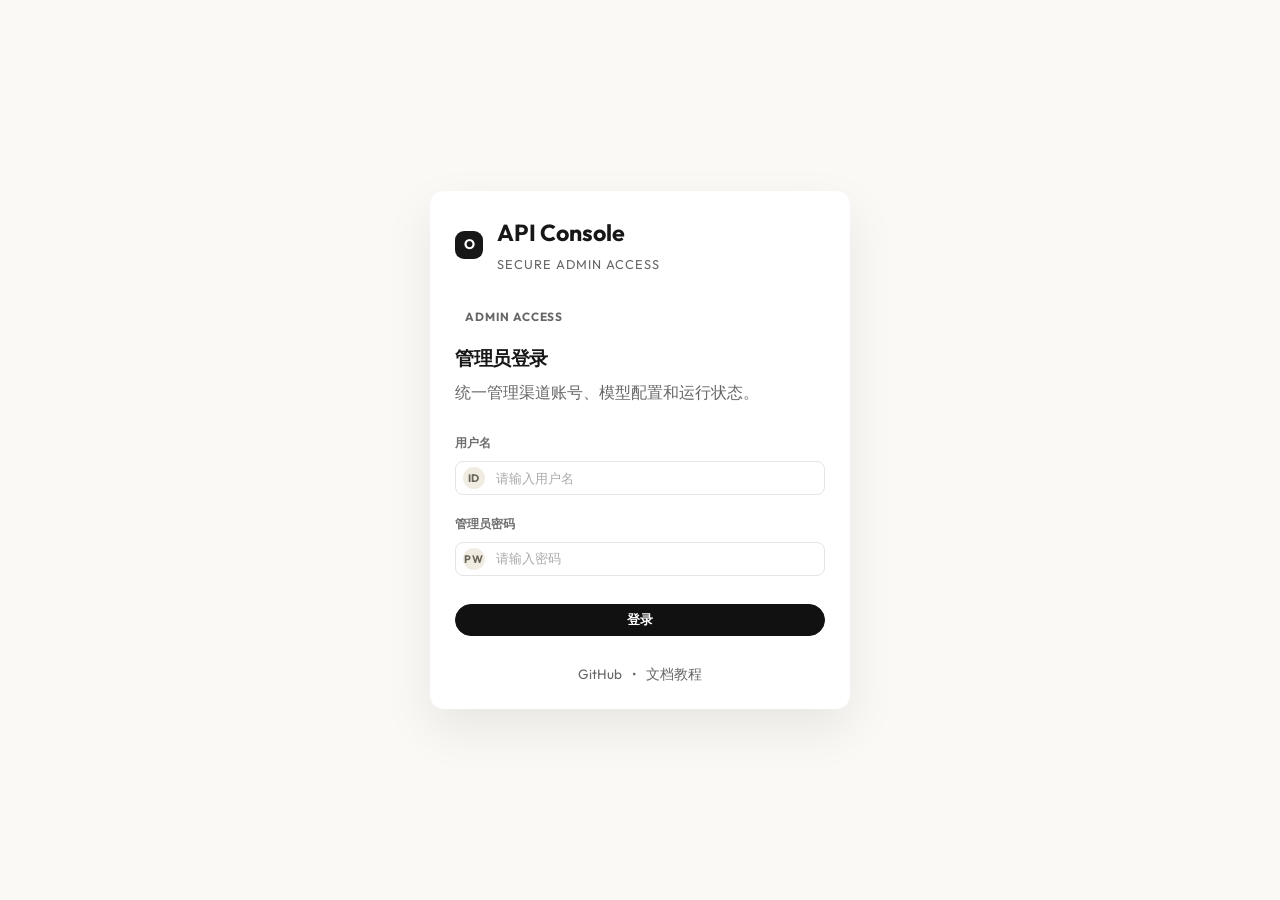
==== web/static/login.html @ f79132fe "Remove visible Orchids branding from login page and CSS Drop the Orchids badge styles and retitle th" ====
<!DOCTYPE html>
<html lang="zh-CN">
<head>
    <meta charset="UTF-8">
    <meta name="viewport" content="width=device-width, initial-scale=1.0">
    <title>管理登录 - CodeFreeMax</title>
    <!-- Use the refined main.css -->
    <link rel="stylesheet" href="css/main.css"> 
</head>
<body class="login-body">
    <!-- Ambient Background -->
    <div class="ambient-bg">
        <div class="blob blob-1"></div>
        <div class="blob blob-2"></div>
        <div class="grid-orbit"></div>
    </div>

    <div class="login-card">
        <div class="login-brand">
            <div class="logo">O</div>
            <div>
                <div class="title">API Console</div>
                <div class="login-brand-subtitle">Secure admin access</div>
            </div>
        </div>

        <div class="login-hero">
            <div class="login-kicker">Admin access</div>
            <h1>管理员登录</h1>
            <p>统一管理渠道账号、模型配置和运行状态。</p>
        </div>

        <form id="loginForm">
            <div class="form-group">
                <label class="form-label">用户名</label>
                <div class="input-wrapper">
                    <span class="input-icon">ID</span>
                    <input type="text" id="username" class="form-input" placeholder="请输入用户名" required autocomplete="username">
                </div>
            </div>

            <div class="form-group">
                <label class="form-label">管理员密码</label>
                <div class="input-wrapper">
                    <span class="input-icon">PW</span>
                    <input type="password" id="password" class="form-input" placeholder="请输入密码" required autocomplete="current-password">
                    <button type="button" class="btn-icon password-toggle" id="passwordToggle" aria-label="切换密码可见性">••</button>
                </div>
            </div>

            <button type="submit" class="btn btn-primary login-submit" id="loginBtn">
                <div class="loading-spinner" id="spinner" style="display: none; width: 18px; height: 18px; border: 2px solid rgba(255,255,255,0.3); border-top-color: white; border-radius: 50%; animation: spin 0.8s linear infinite;"></div>
                <span>登录</span>
            </button>
        </form>

        <div class="login-links">
            <a href="https://github.com/zhangdailin/Orchids-2api" target="_blank">GitHub</a>
            <span>•</span>
            <a href="#">文档教程</a>
        </div>
    </div>

    <!-- Toast Notification -->
    <div id="toast" class="toast">
        <span class="toast-mark">ER</span>
        <span id="toastMessage">登录失败，请检查账号密码</span>
    </div>

    <style>
        /* Inline quick spinner animation if not in main.css yet, though logic suggests main.css covers most things. 
           Adding specific spinner keyframes just in case */
        @keyframes spin { to { transform: rotate(360deg); } }
    </style>

    <script>
        const form = document.getElementById('loginForm');
        const loginBtn = document.getElementById('loginBtn');
        const spinner = document.getElementById('spinner');
        const passwordInput = document.getElementById('password');
        const passwordToggle = document.getElementById('passwordToggle');
        const toast = document.getElementById('toast');
        const toastMessage = document.getElementById('toastMessage');

        passwordToggle.addEventListener('click', () => {
            const type = passwordInput.getAttribute('type') === 'password' ? 'text' : 'password';
            passwordInput.setAttribute('type', type);
            passwordToggle.textContent = type === 'password' ? '••' : 'ON';
        });

        function showToast(msg) {
            toastMessage.textContent = msg;
            toast.classList.add('show');
            setTimeout(() => {
                toast.classList.remove('show');
            }, 3000);
        }

        form.addEventListener('submit', async (e) => {
            e.preventDefault();

            const username = document.getElementById('username').value;
            const password = passwordInput.value;

            // UI loading state
            loginBtn.disabled = true;
            spinner.style.display = 'block';
            loginBtn.querySelector('span').textContent = '正在登录...';

            try {
                const response = await fetch('/api/login', {
                    method: 'POST',
                    headers: { 'Content-Type': 'application/json' },
                    body: JSON.stringify({ username, password })
                });

                if (response.ok) {
                    window.location.href = './'; 
                } else {
                    const error = await response.text();
                    showToast(error || '登录失败，请重试');
                }
            } catch (err) {
                showToast('网络连接失败');
            } finally {
                loginBtn.disabled = false;
                spinner.style.display = 'none';
                loginBtn.querySelector('span').textContent = '登录';
            }
        });
    </script>
</body>
</html>
---- web/static/css/main.css ----
@import url("https://fonts.googleapis.com/css2?family=Outfit:wght@300;400;500;600;700&family=JetBrains+Mono:wght@400;500&display=swap");

/* =========================================
   1. Design System Tokens
   ========================================= */
:root {
  /* 主色调 - 从 Indigo 转为 Blue-Violet */
  --primary: #7c5cfc;
  --primary-hover: #6a4de8;
  --primary-light: rgba(124, 92, 252, 0.12);
  --primary-glow: rgba(124, 92, 252, 0.3);

  /* 强调色 - 更柔和的色调 */
  --accent-purple: #a78bfa;
  --accent-pink: #f472b6;
  --accent-cyan: #22d3ee;
  --accent-blue: #60a5fa;
  --accent-green: #34d399;
  --accent-orange: #fbbf24;
  --accent-red: #f87171;

  /* 背景色 - 更温暖的深色调 */
  --bg-body: #0c0e1a;
  --bg-surface: rgba(22, 27, 45, 0.85);
  --bg-surface-hover: rgba(35, 42, 65, 0.7);
  --bg-elevated: rgba(30, 36, 58, 0.9);
  --bg-sidebar: rgba(14, 17, 30, 0.95);

  /* 文字色 */
  --text-main: #eef0f6;
  --text-secondary: #8b92a8;
  --text-muted: #5a6178;

  /* 边框色 */
  --border-color: rgba(139, 146, 168, 0.1);
  --border-highlight: rgba(139, 146, 168, 0.2);

  /* 阴影 */
  --shadow-sm: 0 2px 8px rgba(0, 0, 0, 0.15);
  --shadow-md: 0 8px 24px rgba(0, 0, 0, 0.2);
  --shadow-lg: 0 16px 48px rgba(0, 0, 0, 0.3);
  --shadow-glow: 0 0 24px rgba(124, 92, 252, 0.12);

  /* 间距 */
  --space-xs: 4px;
  --space-sm: 8px;
  --space-md: 16px;
  --space-lg: 24px;
  --space-xl: 32px;
  --space-2xl: 48px;

  /* 圆角 */
  --radius-sm: 6px;
  --radius-md: 10px;
  --radius-lg: 14px;
  --radius-xl: 20px;

  /* 过渡 */
  --transition-fast: all 0.15s ease;
  --transition: all 0.2s cubic-bezier(0.4, 0, 0.2, 1);
  --transition-slow: all 0.3s cubic-bezier(0.4, 0, 0.2, 1);
}

/* =========================================
   2. Reset & Base Styles
   ========================================= */
* {
  margin: 0;
  padding: 0;
  box-sizing: border-box;
}

body {
  font-family: 'Outfit', -apple-system, BlinkMacSystemFont, "Segoe UI", Roboto, sans-serif;
  background-color: var(--bg-body);
  background-image: radial-gradient(ellipse at 50% 0%, rgba(124, 92, 252, 0.06) 0%, transparent 60%);
  color: var(--text-main);
  min-height: 100vh;
  display: flex;
  overflow-x: hidden;
  line-height: 1.6;
}

/* Scrollbar Polish */
::-webkit-scrollbar {
  width: 8px;
  height: 8px;
}

::-webkit-scrollbar-track {
  background: transparent;
}

::-webkit-scrollbar-thumb {
  background: rgba(139, 146, 168, 0.2);
  border-radius: 4px;
}

::-webkit-scrollbar-thumb:hover {
  background: rgba(139, 146, 168, 0.4);
}

a {
  text-decoration: none;
  color: inherit;
}

:focus-visible {
  outline: 2px solid rgba(17, 17, 17, 0.42);
  outline-offset: 3px;
}

button,
input,
select,
textarea,
a {
  -webkit-tap-highlight-color: transparent;
}

h1,
h2,
h3,
h4,
h5,
h6 {
  color: var(--text-main);
  font-weight: 600;
  letter-spacing: -0.02em;
}

/* =========================================
   3. Sidebar
   ========================================= */
.sidebar {
  width: 260px;
  background: var(--bg-sidebar);
  border-right: 1px solid var(--border-color);
  display: flex;
  flex-direction: column;
  height: 100vh;
  position: fixed;
  z-index: 50;
  transition: transform 0.3s ease;
}

.mobile-topbar,
.sidebar-overlay {
  display: none;
}

.mobile-topbar {
  position: sticky;
  top: 0;
  z-index: 70;
  align-items: center;
  gap: 12px;
  padding: 12px 16px;
  background: rgba(10, 13, 19, 0.92);
  backdrop-filter: blur(16px);
  border-bottom: 1px solid rgba(255, 255, 255, 0.06);
}

.mobile-topbar-brand {
  display: flex;
  align-items: center;
  gap: 10px;
  min-width: 0;
}

.mobile-topbar-brand .title {
  font-size: 1rem;
  font-weight: 600;
  color: var(--text-main);
}

.mobile-topbar-brand .sidebar-subtitle {
  font-size: 0.7rem;
  letter-spacing: 0.08em;
}

.mobile-menu-btn {
  width: 44px;
  height: 44px;
  border-radius: 14px;
  border: 1px solid rgba(255, 255, 255, 0.08);
  background: rgba(255, 255, 255, 0.04);
  display: inline-flex;
  flex-direction: column;
  align-items: center;
  justify-content: center;
  gap: 4px;
  cursor: pointer;
}

.mobile-menu-btn span {
  width: 18px;
  height: 2px;
  border-radius: 999px;
  background: var(--text-main);
}

.mobile-menu-btn[aria-expanded="true"] {
  border-color: rgba(17, 17, 17, 0.22);
  background: rgba(17, 17, 17, 0.08);
}

.sidebar-overlay {
  position: fixed;
  inset: 0;
  z-index: 45;
  background: rgba(3, 5, 10, 0.58);
  opacity: 0;
  pointer-events: none;
  transition: opacity 0.2s ease;
}

.sidebar-overlay.active {
  opacity: 1;
  pointer-events: auto;
}

.sidebar-header {
  padding: 24px 20px;
  display: flex;
  align-items: center;
  gap: 12px;
}

.logo {
  width: 36px;
  height: 36px;
  background: linear-gradient(135deg, var(--primary), var(--accent-purple));
  border-radius: 10px;
  display: flex;
  align-items: center;
  justify-content: center;
  font-weight: 700;
  font-size: 1.2rem;
  color: white;
  box-shadow: 0 4px 12px rgba(124, 92, 252, 0.3);
}

.sidebar-header .title {
  font-size: 1.15rem;
  font-weight: 600;
  background: linear-gradient(to right, #eef0f6, var(--accent-purple));
  -webkit-background-clip: text;
  -webkit-text-fill-color: transparent;
}

.sidebar-menu {
  flex: 1;
  list-style: none;
  padding: 0 12px;
  margin-top: 10px;
}

.sidebar-item {
  margin-bottom: 6px;
}

.sidebar-link {
  display: flex;
  align-items: center;
  gap: 12px;
  padding: 12px 16px;
  color: var(--text-secondary);
  border-radius: var(--radius-sm);
  font-size: 0.95rem;
  font-weight: 500;
  transition: var(--transition);
  position: relative;
  overflow: hidden;
}

.sidebar-link:hover {
  color: var(--text-main);
  background: rgba(255, 255, 255, 0.03);
}

.sidebar-link.active {
  background: var(--primary-light);
  color: var(--primary);
  font-weight: 600;
}

.sidebar-link.active::before {
  content: "";
  position: absolute;
  left: 0;
  top: 0;
  bottom: 0;
  width: 3px;
  background: var(--primary);
  border-radius: 0 2px 2px 0;
}

.sidebar-footer {
  padding: 24px 20px;
  border-top: 1px solid var(--border-highlight);
  background: rgba(0, 0, 0, 0.15);
}

.sidebar-footer-stats {
  background: rgba(0, 0, 0, 0.25);
  border: 1px solid var(--border-highlight);
  border-radius: var(--radius-md);
  padding: 14px;
  margin-bottom: 16px;
}

.footer-stat-item {
  display: flex;
  justify-content: space-between;
  font-size: 0.85rem;
  margin-bottom: 8px;
}

.footer-stat-item:last-child {
  margin-bottom: 0;
}

.footer-stat-label {
  color: var(--text-muted);
}

.footer-stat-value {
  font-weight: 600;
  color: var(--text-main);
}

.footer-stat-value.normal {
  color: var(--accent-green);
}

.footer-stat-value.abnormal {
  color: var(--accent-red);
}

/* =========================================
   4. Main Content Area
   ========================================= */
.main-content {
  flex: 1;
  margin-left: 260px;
  /* matches sidebar width */
  padding: var(--space-xl) var(--space-2xl);
  animation: fadeUp 0.5s ease-out;
}

@keyframes fadeUp {
  from {
    opacity: 0;
    transform: translateY(10px);
  }

  to {
    opacity: 1;
    transform: translateY(0);
  }
}

.header-section {
  margin-bottom: var(--space-2xl);
  display: flex;
  align-items: center;
  justify-content: space-between;
}

.header-section h1 {
  font-size: 2rem;
  margin-bottom: 8px;
}

.header-section p {
  color: var(--text-secondary);
  font-size: 1rem;
}

/* =========================================
   5. Components: Cards & Stats
   ========================================= */
.stats-grid {
  display: grid;
  grid-template-columns: repeat(auto-fit, minmax(240px, 1fr));
  gap: 24px;
  margin-bottom: var(--space-2xl);
}

.stat-card {
  background: var(--bg-surface);
  border: 1px solid var(--border-color);
  border-radius: var(--radius-lg);
  padding: 24px;
  display: flex;
  justify-content: space-between;
  align-items: flex-start;
  transition: var(--transition);
  position: relative;
  overflow: hidden;
}

.stat-card:hover {
  transform: translateY(-4px);
  border-color: var(--border-highlight);
  box-shadow: var(--shadow-md), var(--shadow-glow);
}

.stat-info .label {
  font-size: 0.875rem;
  color: var(--text-secondary);
  font-weight: 500;
  margin-bottom: 8px;
  display: block;
}

.stat-info .value {
  font-size: 2rem;
  font-weight: 700;
  color: var(--text-main);
  line-height: 1.2;
}

.stat-icon {
  width: 48px;
  height: 48px;
  border-radius: var(--radius-lg);
  display: flex;
  align-items: center;
  justify-content: center;
  font-size: 1.5rem;
  transition: var(--transition);
}

.stat-icon.total {
  background: rgba(96, 165, 250, 0.12);
  color: var(--accent-blue);
}

.stat-icon.normal {
  background: rgba(52, 211, 153, 0.12);
  color: var(--accent-green);
}

.stat-icon.abnormal {
  background: rgba(248, 113, 113, 0.12);
  color: var(--accent-red);
}

.stat-icon.selected {
  background: rgba(167, 139, 250, 0.12);
  color: var(--accent-purple);
}

/* =========================================
   6. Components: Tables & Lists
   ========================================= */
.content-card {
  background: var(--bg-surface);
  border: 1px solid var(--border-color);
  border-radius: var(--radius-lg);
  overflow: hidden;
  /* For rounded corners on table */
  box-shadow: var(--shadow-sm);
}

.toolbar {
  padding: 20px;
  display: flex;
  justify-content: space-between;
  align-items: center;
  border-bottom: 1px solid var(--border-color);
  background: var(--bg-elevated);
  flex-wrap: wrap;
  gap: 16px;
}

/* Tabs inside Toolbar */
.filter-tabs {
  display: flex;
  background: rgba(0, 0, 0, 0.25);
  padding: 4px;
  border-radius: var(--radius-sm);
  border: 1px solid var(--border-highlight);
}

.tab-item {
  padding: 8px 16px;
  border-radius: 6px;
  font-size: 0.875rem;
  font-weight: 500;
  cursor: pointer;
  color: var(--text-secondary);
  border: none;
  background: transparent;
  transition: var(--transition);
}

.tab-item:hover {
  color: var(--text-main);
}

.tab-item.active {
  background: var(--primary-light);
  color: var(--primary);
  box-shadow: 0 1px 3px rgba(0, 0, 0, 0.3);
}

/* Table Styles */
.table-wrap {
  width: 100%;
  overflow-x: auto;
}

table {
  width: 100%;
  border-collapse: separate;
  border-spacing: 0;
  min-width: 1000px;
}

/* 账号管理表格自适应 */
.accounts-table {
  table-layout: fixed;
  min-width: 0;
}

.accounts-table th,
.accounts-table td {
  word-break: break-word;
}

.accounts-table .col-token .token-text {
  display: inline-block;
  max-width: 100%;
  overflow: hidden;
  text-overflow: ellipsis;
  white-space: nowrap;
}

th {
  background: var(--bg-elevated);
  color: var(--text-secondary);
  font-weight: 600;
  font-size: 0.85rem;
  padding: 16px 24px;
  text-align: left;
  border-bottom: 1px solid var(--border-color);
}

td {
  padding: 16px 24px;
  border-bottom: 1px solid var(--border-color);
  color: var(--text-main);
  font-size: 0.95rem;
  vertical-align: middle;
  transition: background 0.1s;
}

tr:last-child td {
  border-bottom: none;
}

tr:hover td {
  background: rgba(139, 146, 168, 0.05);
}

/* Tokens / Monospaced text */
.token-text {
  font-family: 'JetBrains Mono', 'Menlo', monospace;
  font-size: 0.85rem;
  color: var(--text-secondary);
  background: rgba(0, 0, 0, 0.25);
  padding: 4px 8px;
  border-radius: 4px;
  border: 1px solid var(--border-highlight);
}

/* Status Badges & Tags */
.tag {
  display: inline-flex;
  align-items: center;
  padding: 4px 8px;
  border-radius: 6px;
  font-size: 0.75rem;
  font-weight: 600;
  line-height: 1;
}

.tag-free {
  background: rgba(52, 211, 153, 0.1);
  color: var(--accent-green);
  border: 1px solid rgba(52, 211, 153, 0.2);
}

.platform-badge {
  padding: 4px 10px;
  border-radius: 20px;
  font-size: 0.75rem;
  font-weight: 600;
}

.badge-kiro {
  background: rgba(34, 211, 238, 0.12);
  color: var(--accent-cyan);
}

.badge-antigravity {
  background: rgba(251, 191, 36, 0.12);
  color: var(--accent-orange);
}

/* Progress Bars */
.usage-progress-container {
  width: 120px;
  height: 6px;
  background: rgba(139, 146, 168, 0.08);
  border-radius: 3px;
  overflow: hidden;
}

.usage-progress-bar {
  height: 100%;
  border-radius: 3px;
}

.usage-progress-bar.green {
  background: var(--accent-green);
  box-shadow: 0 0 10px rgba(52, 211, 153, 0.3);
}

.usage-progress-bar.orange {
  background: var(--accent-orange);
  box-shadow: 0 0 10px rgba(251, 191, 36, 0.3);
}

.usage-progress-bar.red {
  background: var(--accent-red);
  box-shadow: 0 0 10px rgba(248, 113, 113, 0.3);
}

/* =========================================
   7. Buttons & Inputs
   ========================================= */


/* Inputs */
.form-group {
  margin-bottom: 20px;
}

.form-row {
  display: grid;
  grid-template-columns: repeat(2, minmax(0, 1fr));
  gap: 16px;
}

.form-label {
  display: block;
  margin-bottom: 8px;
  color: var(--text-secondary);
  font-size: 0.9rem;
  font-weight: 500;
}

.input-wrapper {
  position: relative;
}

.input-icon {
  position: absolute;
  left: 16px;
  top: 50%;
  transform: translateY(-50%);
  color: var(--text-secondary);
  pointer-events: none;
}

.form-input {
  width: 100%;
  padding: 12px 16px;
  font-size: 0.95rem;
  background: rgba(12, 14, 26, 0.5);
  border: 1px solid var(--border-color);
  border-radius: var(--radius-md);
  color: var(--text-main);
  transition: var(--transition);
  outline: none;
}

.form-input::placeholder {
  color: var(--text-muted);
}

/* Form input inside wrapper with icon */
.input-wrapper .form-input {
  padding-left: 44px;
  /* Icon spacing */
}

.form-input:focus {
  background: rgba(12, 14, 26, 0.8);
  border-color: var(--primary);
  box-shadow: 0 0 0 3px var(--primary-light);
}

.account-token-input {
  white-space: pre;
  overflow-x: auto;
  overflow-y: auto;
  overflow-wrap: normal;
  word-break: normal;
  resize: vertical;
  font-family: 'JetBrains Mono', 'Menlo', monospace;
  line-height: 1.5;
}

.account-import-status {
  margin-top: 12px;
  padding: 12px 14px;
  border-radius: var(--radius-md);
  border: 1px solid var(--border-highlight);
  background: rgba(12, 14, 26, 0.65);
  color: var(--text-secondary);
  font-size: 0.9rem;
  line-height: 1.6;
}

.account-import-status.is-active {
  border-color: rgba(56, 189, 248, 0.28);
  background: rgba(56, 189, 248, 0.08);
}

.account-import-status.is-error {
  border-color: rgba(248, 113, 113, 0.28);
  background: rgba(248, 113, 113, 0.08);
}

.account-import-status strong {
  color: var(--text-main);
}

.account-import-status code {
  font-family: 'JetBrains Mono', 'Menlo', monospace;
  font-size: 0.85rem;
  color: var(--text-main);
}

/* Toggle Switch */
.toggle {
  display: inline-flex;
  align-items: center;
  cursor: pointer;
}

.toggle input {
  display: none;
}

.toggle-slider {
  position: relative;
  width: 44px;
  height: 24px;
  background-color: var(--bg-surface-hover);
  border-radius: 99px;
  transition: .3s;
  border: 1px solid var(--border-color);
}

.toggle-slider:before {
  content: "";
  position: absolute;
  height: 18px;
  width: 18px;
  left: 3px;
  bottom: 2px;
  background-color: white;
  border-radius: 50%;
  transition: .3s cubic-bezier(0.4, 0.0, 0.2, 1);
  box-shadow: 0 2px 4px rgba(0, 0, 0, 0.2);
}

.toggle input:checked+.toggle-slider {
  background-color: var(--primary);
  border-color: var(--primary);
}

.toggle input:checked+.toggle-slider:before {
  transform: translateX(19px);
}

/* =========================================
   7.5 Button Polish
   ========================================= */
.btn {
  display: inline-flex;
  align-items: center;
  justify-content: center;
  gap: 8px;
  padding: 10px 24px;
  border-radius: var(--radius-md);
  font-size: 0.95rem;
  font-weight: 600;
  cursor: pointer;
  border: 1px solid transparent;
  transition: var(--transition);
  position: relative;
  overflow: hidden;
  letter-spacing: 0.01em;
}

.btn:active {
  transform: translateY(1px);
}

.btn-primary {
  background: linear-gradient(135deg, var(--primary), var(--primary-hover));
  color: white;
  box-shadow: 0 4px 12px rgba(124, 92, 252, 0.3), inset 0 1px 0 rgba(255, 255, 255, 0.1);
}

.btn-primary:hover:not(:disabled) {
  background: linear-gradient(135deg, var(--primary-hover), #5b3dd4);
  box-shadow: 0 6px 16px rgba(124, 92, 252, 0.4), inset 0 1px 0 rgba(255, 255, 255, 0.1);
  transform: translateY(-1px);
}

.btn-outline {
  background: rgba(255, 255, 255, 0.05);
  border-color: var(--border-highlight);
  color: var(--text-main);
}

.btn-outline:hover:not(:disabled) {
  background: rgba(255, 255, 255, 0.1);
  border-color: var(--text-secondary);
  color: white;
}

.btn-danger-outline {
  background: rgba(248, 113, 113, 0.05);
  border-color: rgba(248, 113, 113, 0.2);
  color: #f87171;
}

.btn-danger-outline:hover:not(:disabled) {
  background: rgba(248, 113, 113, 0.15);
  border-color: #f87171;
  color: #fca5a5;
  box-shadow: 0 4px 12px rgba(248, 113, 113, 0.2);
}

.btn-icon {
  width: 36px;
  height: 36px;
  display: inline-flex;
  align-items: center;
  justify-content: center;
  background: rgba(255, 255, 255, 0.05);
  border: 1px solid var(--border-color);
  color: var(--text-secondary);
  border-radius: var(--radius-lg);
  transition: var(--transition);
}

.btn-icon:hover {
  background: rgba(255, 255, 255, 0.1);
  color: var(--text-main);
  border-color: var(--border-highlight);
  transform: translateY(-1px);
}

.action-icon {
  width: 32px;
  height: 32px;
  display: inline-flex;
  align-items: center;
  justify-content: center;
  border-radius: 6px;
  cursor: pointer;
  transition: var(--transition);
  font-style: normal;
}

.action-icon:hover {
  background: rgba(255, 255, 255, 0.1);
  transform: scale(1.1);
}

/* =========================================
   8. Grok Tools
   ========================================= */
.grok-tools-grid {
  display: grid;
  grid-template-columns: 1fr;
  gap: 16px;
}

.grok-panel {
  background: rgba(0, 0, 0, 0.16);
  border: 1px solid var(--border-color);
  border-radius: 12px;
  padding: 16px;
}

.grok-panel h3 {
  font-size: 1.05rem;
  margin-bottom: 6px;
}

.grok-panel p {
  color: var(--text-secondary);
  font-size: 0.9rem;
  margin-bottom: 14px;
}

.grok-form-grid {
  display: grid;
  grid-template-columns: repeat(4, minmax(0, 1fr));
  gap: 12px;
  margin-bottom: 12px;
}

.grok-form-grid .full {
  grid-column: span 4;
}

.grok-kv {
  display: flex;
  align-items: center;
  justify-content: space-between;
  gap: 12px;
  padding: 8px 10px;
  border-radius: 8px;
  background: rgba(255, 255, 255, 0.03);
  border: 1px solid var(--border-color);
  font-size: 0.88rem;
  color: var(--text-secondary);
}

.grok-kv strong {
  color: var(--text-main);
  font-weight: 600;
}

.imagine-grid {
  columns: 4 260px;
  column-gap: 12px;
  margin-top: 12px;
}

.imagine-card {
  break-inside: avoid;
  background: rgba(255, 255, 255, 0.03);
  border: 1px solid var(--border-color);
  border-radius: 10px;
  margin-bottom: 12px;
  overflow: hidden;
}

.imagine-card img {
  width: 100%;
  display: block;
  cursor: zoom-in;
}

.imagine-meta {
  padding: 8px 10px;
  font-size: 0.78rem;
  color: var(--text-secondary);
  display: flex;
  justify-content: space-between;
}

.cache-list {
  margin-top: 12px;
  max-height: 420px;
  overflow: auto;
  border: 1px solid var(--border-color);
  border-radius: 10px;
}

.cache-list table {
  width: 100%;
}

.cache-list th {
  position: sticky;
  top: 0;
  z-index: 1;
  background: var(--bg-elevated);
}

.cache-list td code {
  color: var(--accent-cyan);
}

/* =========================================
   9. Modals & Toasts
   ========================================= */
.modal {
  display: none;
  position: fixed;
  inset: 0;
  background: rgba(0, 0, 0, 0.75);
  backdrop-filter: blur(8px);
  z-index: 100;
  align-items: center;
  justify-content: center;
  animation: fadeIn 0.2s ease-out;
}

.modal-content {
  background: var(--bg-elevated);
  border: 1px solid var(--border-highlight);
  border-radius: var(--radius-xl);
  padding: 0;
  /* Remove default padding, use inner sections */
  width: 90%;
  max-width: 480px;
  box-shadow: var(--shadow-lg), 0 0 0 1px rgba(255, 255, 255, 0.03);
  animation: scaleIn 0.3s cubic-bezier(0.16, 1, 0.3, 1);
  position: relative;
  overflow: hidden;
}

.modal-header {
  padding: 24px;
  padding-bottom: 20px;
  display: flex;
  align-items: center;
  justify-content: space-between;
  border-bottom: 1px solid var(--border-color);
  background: rgba(255, 255, 255, 0.01);
}

.modal-title {
  font-size: 1.25rem;
  font-weight: 600;
  color: var(--text-main);
  margin: 0;
}

.modal-close {
  width: 32px;
  height: 32px;
  display: flex;
  align-items: center;
  justify-content: center;
  background: transparent;
  border: none;
  color: var(--text-secondary);
  font-size: 1.5rem;
  cursor: pointer;
  border-radius: 8px;
  transition: var(--transition);
  line-height: 1;
}

.modal-close:hover {
  background: rgba(255, 255, 255, 0.1);
  color: var(--text-main);
}

.modal form {
  padding: 24px;
}

.modal-body {
  padding: 24px;
}

.modal-content-sm {
  max-width: 400px;
}

.modal-content-md {
  max-width: 450px;
}

.modal-content-lg {
  max-width: 550px;
}

.modal-actions {
  display: flex;
  gap: 8px;
  margin-top: 20px;
}

.modal-actions .btn {
  flex: 1 1 0;
}

.btn-neutral {
  background: rgba(255, 255, 255, 0.1);
  color: white;
}

.btn-neutral:hover:not(:disabled) {
  background: rgba(255, 255, 255, 0.16);
}

.modal-scroll {
  max-height: 300px;
  overflow-y: auto;
}

.helper-text {
  color: var(--text-muted);
  font-size: 12px;
}

.warning-text {
  color: var(--accent-red);
}

@keyframes scaleIn {
  from {
    opacity: 0;
    transform: scale(0.95) translateY(10px);
  }

  to {
    opacity: 1;
    transform: scale(1) translateY(0);
  }
}

.toast {
  position: relative;
  background: var(--bg-elevated);
  border: 1px solid var(--border-highlight);
  padding: 16px 24px;
  border-radius: var(--radius-md);
  box-shadow: var(--shadow-lg), var(--shadow-glow);
  display: flex;
  align-items: center;
  gap: 12px;
  transform: translateY(20px);
  opacity: 0;
  transition: all 0.5s cubic-bezier(0.16, 1, 0.3, 1);
  max-width: min(420px, calc(100vw - 32px));
  word-break: break-word;
}

.toast.show {
  transform: translateY(0);
  opacity: 1;
}

.toast-container {
  position: fixed;
  right: 24px;
  bottom: 24px;
  display: flex;
  flex-direction: column;
  gap: 10px;
  align-items: flex-end;
  z-index: 200;
  pointer-events: none;
}

/* =========================================
   10. Login Page Specifics (Migrated)
   ========================================= */
.login-body {
  display: flex;
  align-items: center;
  justify-content: center;
  min-height: 100vh;
  padding: 20px;
}

.login-card {
  width: 100%;
  max-width: 440px;
  background: var(--bg-elevated);
  border: 1px solid var(--border-highlight);
  border-radius: var(--radius-xl);
  padding: 48px;
  box-shadow: var(--shadow-lg), var(--shadow-glow);
  animation: fadeUp 0.6s ease-out;
}

.login-body .toast {
  position: fixed;
  right: 24px;
  bottom: 24px;
}

.ambient-bg {
  position: fixed;
  inset: 0;
  z-index: -1;
  overflow: hidden;
  pointer-events: none;
}

.blob {
  position: absolute;
  border-radius: 50%;
  filter: blur(100px);
  opacity: 0.25;
  animation: pulse 10s infinite alternate;
}

.blob-1 {
  width: 450px;
  height: 450px;
  background: var(--primary);
  top: -100px;
  left: -100px;
}

.blob-2 {
  width: 350px;
  height: 350px;
  background: var(--accent-purple);
  bottom: -50px;
  right: -50px;
  animation-delay: -5s;
}

@keyframes pulse {
  0% {
    transform: scale(1);
    opacity: 0.2;
  }

  100% {
    transform: scale(1.1);
    opacity: 0.35;
  }
}

/* =========================================
   10.5 Visual Refresh
   ========================================= */
:root {
  --primary: #d7ff64;
  --primary-hover: #c2f043;
  --primary-light: rgba(215, 255, 100, 0.14);
  --primary-glow: rgba(215, 255, 100, 0.18);
  --accent-purple: #7dd3fc;
  --accent-pink: #fb7185;
  --accent-cyan: #67e8f9;
  --accent-blue: #93c5fd;
  --accent-green: #6ee7b7;
  --accent-orange: #fdba74;
  --accent-red: #fda4af;
  --bg-body: #0a0d10;
  --bg-surface: rgba(17, 22, 27, 0.9);
  --bg-surface-hover: rgba(28, 35, 42, 0.9);
  --bg-elevated: rgba(20, 26, 33, 0.96);
  --bg-sidebar: rgba(9, 12, 16, 0.96);
  --text-main: #f4f7f2;
  --text-secondary: #99a69c;
  --text-muted: #667269;
  --border-color: rgba(186, 199, 188, 0.1);
  --border-highlight: rgba(215, 255, 100, 0.18);
  --shadow-sm: 0 8px 20px rgba(0, 0, 0, 0.14);
  --shadow-md: 0 18px 40px rgba(0, 0, 0, 0.22);
  --shadow-lg: 0 30px 80px rgba(0, 0, 0, 0.32);
  --shadow-glow: 0 0 0 1px rgba(215, 255, 100, 0.05), 0 18px 40px rgba(0, 0, 0, 0.18);
  --radius-sm: 10px;
  --radius-md: 14px;
  --radius-lg: 20px;
  --radius-xl: 28px;
}

body {
  font-family: 'Outfit', "Segoe UI", sans-serif;
  background:
    radial-gradient(circle at top left, rgba(215, 255, 100, 0.08), transparent 26%),
    radial-gradient(circle at 85% 18%, rgba(125, 211, 252, 0.08), transparent 22%),
    linear-gradient(180deg, #080a0d 0%, #0d1116 56%, #0a0d10 100%);
}

body::before {
  content: "";
  position: fixed;
  inset: 0;
  background-image:
    linear-gradient(rgba(255, 255, 255, 0.025) 1px, transparent 1px),
    linear-gradient(90deg, rgba(255, 255, 255, 0.025) 1px, transparent 1px);
  background-size: 72px 72px;
  mask-image: radial-gradient(circle at center, black 38%, transparent 95%);
  pointer-events: none;
  opacity: 0.3;
  z-index: -2;
}

.sidebar {
  width: 284px;
  background:
    linear-gradient(180deg, rgba(14, 18, 23, 0.98), rgba(8, 11, 14, 0.98)),
    var(--bg-sidebar);
  border-right: 1px solid rgba(255, 255, 255, 0.05);
  box-shadow: inset -1px 0 0 rgba(255, 255, 255, 0.03);
}

.sidebar-header {
  padding: 28px 22px 20px;
  align-items: flex-start;
}

.logo {
  width: 44px;
  height: 44px;
  border-radius: 14px;
  background:
    linear-gradient(135deg, rgba(215, 255, 100, 0.95), rgba(125, 211, 252, 0.92));
  color: #0a0d10;
  box-shadow: 0 14px 30px rgba(215, 255, 100, 0.18);
}

.sidebar-header .title {
  font-size: 1.24rem;
  color: var(--text-main);
  background: none;
  -webkit-text-fill-color: initial;
}

.sidebar-subtitle {
  margin-top: 4px;
  color: var(--text-muted);
  font-size: 0.78rem;
  letter-spacing: 0.08em;
  text-transform: uppercase;
}

.sidebar-menu {
  padding: 10px 14px 0;
  margin-top: 12px;
}

.sidebar-item {
  margin-bottom: 8px;
}

.sidebar-link {
  gap: 14px;
  padding: 14px 16px;
  border: 1px solid transparent;
  border-radius: 16px;
}

.sidebar-link:hover {
  background: rgba(255, 255, 255, 0.03);
  border-color: rgba(255, 255, 255, 0.05);
}

.sidebar-link.active {
  color: #ebffd7;
  background:
    linear-gradient(135deg, rgba(215, 255, 100, 0.12), rgba(103, 232, 249, 0.08));
  border-color: rgba(215, 255, 100, 0.18);
  box-shadow: inset 0 1px 0 rgba(255, 255, 255, 0.04);
}

.sidebar-link.active::before {
  left: 10px;
  top: 10px;
  bottom: 10px;
  width: 4px;
  border-radius: 999px;
  background: linear-gradient(180deg, var(--primary), var(--accent-cyan));
}

.nav-glyph {
  min-width: 38px;
  height: 38px;
  padding: 0 10px;
  display: inline-flex;
  align-items: center;
  justify-content: center;
  border-radius: 12px;
  background: rgba(255, 255, 255, 0.045);
  border: 1px solid rgba(255, 255, 255, 0.05);
  color: var(--text-secondary);
  font-size: 0.7rem;
  font-weight: 700;
  letter-spacing: 0.08em;
  text-transform: uppercase;
}

.sidebar-link.active .nav-glyph,
.sidebar-link:hover .nav-glyph {
  color: #f7ffe0;
  border-color: rgba(215, 255, 100, 0.18);
  background: rgba(215, 255, 100, 0.08);
}

.nav-glyph-small {
  min-width: 32px;
  height: 32px;
  font-size: 0.64rem;
}

.sidebar-footer {
  padding: 20px;
  background: linear-gradient(180deg, rgba(255, 255, 255, 0.02), rgba(0, 0, 0, 0.16));
}

.sidebar-footer-stats {
  padding: 16px;
  border-radius: 18px;
  background: rgba(255, 255, 255, 0.03);
}

.sidebar-logout {
  width: 100%;
  margin-top: 16px;
  justify-content: center;
}

.main-content {
  margin-left: 284px;
  padding: 36px 42px 42px;
}

.header-section {
  margin-bottom: 32px;
}

.header-section h1 {
  font-size: clamp(2rem, 3vw, 2.5rem);
  letter-spacing: -0.04em;
}

.header-section p {
  max-width: 720px;
}

.stat-card,
.content-card,
.models-filter-panel,
.grok-panel {
  background:
    linear-gradient(180deg, rgba(255, 255, 255, 0.028), rgba(255, 255, 255, 0.012)),
    var(--bg-surface);
  border: 1px solid rgba(255, 255, 255, 0.06);
  box-shadow: var(--shadow-sm);
}

.stat-card {
  min-height: 142px;
  border-radius: 24px;
}

.stat-card::after {
  content: "";
  position: absolute;
  inset: auto -24px -24px auto;
  width: 96px;
  height: 96px;
  border-radius: 999px;
  background: radial-gradient(circle, rgba(215, 255, 100, 0.12), transparent 66%);
  pointer-events: none;
}

.stat-card:hover {
  transform: translateY(-6px);
  border-color: rgba(215, 255, 100, 0.16);
}

.stat-icon {
  border: 1px solid rgba(255, 255, 255, 0.06);
  box-shadow: inset 0 1px 0 rgba(255, 255, 255, 0.04);
}

.toolbar {
  padding: 18px 20px;
  border-bottom-color: rgba(255, 255, 255, 0.06);
  background: linear-gradient(180deg, rgba(255, 255, 255, 0.025), rgba(255, 255, 255, 0.01));
}

.filter-tabs {
  background: rgba(255, 255, 255, 0.02);
  border-radius: 14px;
}

.tab-item {
  border-radius: 10px;
}

.tab-item.active {
  color: #10150f;
  background: linear-gradient(135deg, var(--primary), #a9f0ff);
  box-shadow: none;
}

th {
  background: rgba(255, 255, 255, 0.025);
  border-bottom-color: rgba(255, 255, 255, 0.06);
}

td {
  border-bottom-color: rgba(255, 255, 255, 0.05);
}

tr:hover td {
  background: rgba(255, 255, 255, 0.022);
}

.token-text {
  background: rgba(255, 255, 255, 0.035);
}

.form-input {
  background: rgba(3, 6, 8, 0.36);
  border-color: rgba(255, 255, 255, 0.08);
  border-radius: 14px;
}

.input-wrapper .form-input {
  padding-left: 54px;
}

.input-icon {
  left: 14px;
  width: 28px;
  height: 28px;
  display: inline-flex;
  align-items: center;
  justify-content: center;
  border-radius: 10px;
  background: rgba(255, 255, 255, 0.045);
  border: 1px solid rgba(255, 255, 255, 0.06);
  color: var(--text-secondary);
  font-size: 0.68rem;
  font-weight: 700;
  letter-spacing: 0.06em;
  text-transform: uppercase;
}

.form-input:focus {
  background: rgba(10, 14, 18, 0.76);
  border-color: rgba(215, 255, 100, 0.4);
  box-shadow: 0 0 0 4px rgba(215, 255, 100, 0.08);
}

.btn {
  min-height: 42px;
  border-radius: 14px;
}

.btn-primary {
  color: #11150f;
  background: linear-gradient(135deg, var(--primary), #b6f86a);
  box-shadow: 0 10px 24px rgba(215, 255, 100, 0.15);
}

.btn-primary:hover:not(:disabled) {
  background: linear-gradient(135deg, #ebff99, var(--primary-hover));
  box-shadow: 0 16px 32px rgba(215, 255, 100, 0.18);
}

.btn-outline {
  background: rgba(255, 255, 255, 0.025);
}

.btn-icon {
  border-radius: 12px;
}

.toast {
  background: rgba(18, 22, 27, 0.95);
  border-radius: 18px;
  border-color: rgba(255, 255, 255, 0.08);
}

.toast-mark {
  width: 28px;
  height: 28px;
  display: inline-flex;
  align-items: center;
  justify-content: center;
  border-radius: 9px;
  background: rgba(251, 113, 133, 0.14);
  color: #fecdd3;
  font-size: 0.68rem;
  font-weight: 700;
  letter-spacing: 0.08em;
  text-transform: uppercase;
}

.login-body {
  background:
    radial-gradient(circle at 18% 20%, rgba(215, 255, 100, 0.09), transparent 26%),
    radial-gradient(circle at 80% 16%, rgba(125, 211, 252, 0.08), transparent 18%),
    linear-gradient(180deg, #080a0d 0%, #0b1015 100%);
}

.grid-orbit {
  position: absolute;
  inset: 8% 12%;
  border: 1px solid rgba(255, 255, 255, 0.04);
  border-radius: 32px;
  background:
    linear-gradient(rgba(255, 255, 255, 0.02) 1px, transparent 1px),
    linear-gradient(90deg, rgba(255, 255, 255, 0.02) 1px, transparent 1px);
  background-size: 32px 32px;
  opacity: 0.35;
}

.blob {
  filter: blur(120px);
  opacity: 0.18;
}

.blob-1 {
  background: #d7ff64;
}

.blob-2 {
  background: #67e8f9;
}

.login-card {
  position: relative;
  max-width: 500px;
  padding: 40px;
  background:
    linear-gradient(180deg, rgba(255, 255, 255, 0.035), rgba(255, 255, 255, 0.015)),
    rgba(14, 18, 23, 0.92);
  border-color: rgba(255, 255, 255, 0.08);
  overflow: hidden;
}

.login-card::before {
  content: "";
  position: absolute;
  inset: 0;
  background: linear-gradient(130deg, rgba(215, 255, 100, 0.08), transparent 28%, transparent 70%, rgba(125, 211, 252, 0.08));
  pointer-events: none;
}

.login-brand,
.login-hero,
.login-links,
#loginForm {
  position: relative;
  z-index: 1;
}

.login-brand {
  display: flex;
  align-items: center;
  gap: 14px;
  margin-bottom: 28px;
}

.login-brand .title {
  font-size: 1.45rem;
  font-weight: 700;
}

.login-brand-subtitle {
  margin-top: 4px;
  color: var(--text-muted);
  font-size: 0.8rem;
  letter-spacing: 0.08em;
  text-transform: uppercase;
}

.login-hero {
  margin-bottom: 30px;
}

.login-kicker {
  display: inline-flex;
  align-items: center;
  margin-bottom: 12px;
  padding: 6px 10px;
  border-radius: 999px;
  background: rgba(215, 255, 100, 0.08);
  border: 1px solid rgba(215, 255, 100, 0.16);
  color: #e8ffac;
  font-size: 0.74rem;
  font-weight: 700;
  letter-spacing: 0.08em;
  text-transform: uppercase;
}

.login-hero h1 {
  margin-bottom: 8px;
  font-size: 2rem;
}

.login-hero p {
  color: var(--text-secondary);
}

.password-toggle {
  position: absolute;
  right: 12px;
  top: 50%;
  transform: translateY(-50%);
}

.login-submit {
  width: 100%;
  justify-content: center;
  padding: 14px 20px;
  margin-top: 8px;
}

.login-links {
  display: flex;
  justify-content: center;
  gap: 10px;
  margin-top: 28px;
  color: var(--text-secondary);
  font-size: 0.85rem;
}

.login-links a {
  color: #e8ffac;
}

@media (max-width: 900px) {
  .sidebar {
    width: 284px;
  }

  .main-content {
    margin-left: 0;
    padding: 20px;
  }
}

.metric-positive {
  color: var(--accent-green);
}

.metric-negative {
  color: var(--accent-red);
}

.metric-accent {
  color: var(--accent-purple);
}

.toolbar-compact {
  padding: 16px;
  gap: 16px;
  flex-wrap: wrap;
}

.toolbar-actions {
  display: flex;
  gap: 12px;
  align-items: center;
  flex-wrap: wrap;
}

.toolbar-actions-spread {
  flex: 1;
  justify-content: flex-end;
}

.inline-actions {
  display: flex;
  gap: 8px;
  align-items: center;
  flex-wrap: wrap;
}

.toolbar-divider {
  width: 1px;
  height: 24px;
  margin: 0 4px;
  background: var(--border-highlight);
}

.empty-state-panel {
  display: flex;
  min-height: 300px;
  flex-direction: column;
  align-items: center;
  justify-content: center;
  color: var(--text-secondary);
  text-align: center;
  padding: 24px;
  gap: 8px;
}

.empty-state-mark {
  width: 72px;
  height: 72px;
  display: inline-flex;
  align-items: center;
  justify-content: center;
  margin-bottom: 16px;
  border-radius: 20px;
  background: rgba(255, 255, 255, 0.04);
  border: 1px solid rgba(255, 255, 255, 0.06);
  color: #e8ffac;
  font-size: 1rem;
  font-weight: 700;
  letter-spacing: 0.12em;
}

.pagination-shell {
  display: flex;
  justify-content: space-between;
  align-items: center;
  margin-top: 20px;
  color: var(--text-secondary);
  font-size: 0.9rem;
  gap: 12px;
  flex-wrap: wrap;
}

.pagination-controls {
  display: flex;
  gap: 4px;
  flex-wrap: wrap;
}

.pagination-info {
  min-width: 0;
  line-height: 1.6;
}

.compact-select {
  width: auto;
  margin: 0;
}

.btn-page {
  min-width: 32px;
  padding: 4px 10px;
}

.btn-page-current {
  justify-content: center;
}

.config-tabs-shell {
  padding: 16px 24px 0;
  border-bottom: 1px solid var(--border-color);
}

.config-section-shell {
  padding: 24px;
}

.config-grid {
  display: grid;
  gap: 24px;
}

.config-grid-two {
  grid-template-columns: repeat(2, minmax(0, 1fr));
  margin-bottom: 32px;
}

.config-grid-gap-sm {
  gap: 20px;
  margin-bottom: 20px;
}

.config-subsection {
  margin-top: 12px;
}

.input-actions {
  position: absolute;
  right: 12px;
  top: 50%;
  display: flex;
  gap: 8px;
  transform: translateY(-50%);
}

.settings-panel {
  padding: 20px;
  border: 1px solid var(--border-color);
  border-radius: 16px;
  background: rgba(255, 255, 255, 0.025);
}

.settings-panel-spaced {
  margin-top: 24px;
}

.settings-panel-head {
  display: flex;
  align-items: center;
  justify-content: space-between;
  gap: 16px;
  margin-bottom: 16px;
  flex-wrap: wrap;
}

.settings-panel-title {
  margin: 0;
  font-size: 1rem;
  color: var(--text-main);
}

.accounts-mobile-list {
  display: none;
}

.models-mobile-list,
.config-key-list {
  display: none;
}

.settings-panel-foot {
  display: flex;
  align-items: center;
  justify-content: space-between;
  gap: 16px;
  margin-top: 16px;
  flex-wrap: wrap;
}

.mini-badge {
  padding: 2px 8px;
  border-radius: 999px;
  background: rgba(103, 232, 249, 0.1);
  color: var(--accent-blue);
  font-size: 0.78rem;
  font-weight: 600;
}

.meta-text {
  font-size: 0.85rem;
  color: var(--text-secondary);
}

.meta-text-xs {
  font-size: 0.8rem;
}

.estimate-panel {
  padding: 12px;
  background: rgba(12, 14, 26, 0.5);
  border-radius: 12px;
}

.estimate-title {
  margin-bottom: 8px;
  font-size: 0.85rem;
  font-weight: 600;
  color: var(--text-main);
}

.estimate-grid {
  display: grid;
  grid-template-columns: repeat(3, minmax(0, 1fr));
  gap: 12px;
  text-align: center;
}

.estimate-card {
  padding: 8px;
  border-radius: 10px;
}

.estimate-card-green {
  background: rgba(52, 211, 153, 0.05);
  border: 1px solid rgba(52, 211, 153, 0.1);
}

.estimate-card-blue {
  background: rgba(34, 211, 238, 0.05);
  border: 1px solid rgba(34, 211, 238, 0.1);
}

.estimate-card-purple {
  background: rgba(167, 139, 250, 0.05);
  border: 1px solid rgba(167, 139, 250, 0.1);
}

.estimate-caption {
  font-size: 0.75rem;
  color: var(--text-secondary);
}

.estimate-value {
  font-weight: 700;
}

.estimate-value-green {
  color: var(--accent-green);
}

.estimate-value-blue {
  color: var(--accent-blue);
}

.estimate-value-purple {
  color: var(--accent-purple);
}

.estimate-meta {
  display: flex;
  justify-content: space-between;
  margin-top: 8px;
  font-size: 0.75rem;
  color: var(--text-secondary);
  gap: 12px;
  flex-wrap: wrap;
}

.btn-xs {
  min-height: 34px;
  padding: 4px 12px;
  font-size: 0.8rem;
}

.section-head {
  display: flex;
  justify-content: space-between;
  align-items: center;
  margin-bottom: 20px;
  gap: 16px;
  flex-wrap: wrap;
}

.section-title {
  font-size: 1.25rem;
  font-weight: 700;
}

.save-footer {
  display: flex;
  justify-content: flex-end;
  padding: 16px 24px;
  background: var(--bg-elevated);
  border-top: 1px solid var(--border-color);
}

.btn-save {
  padding: 10px 48px;
  font-weight: 600;
}

.doc-shell {
  padding: 24px;
}

.doc-callout {
  margin-bottom: 32px;
  padding: 18px 20px;
  border-radius: 18px;
}

.doc-callout-inline {
  display: flex;
  align-items: flex-start;
  gap: 12px;
}

.doc-callout-cyan {
  background: rgba(34, 211, 238, 0.05);
  border: 1px solid rgba(34, 211, 238, 0.15);
}

.doc-callout-amber {
  background: rgba(251, 191, 36, 0.08);
  border: 1px solid rgba(251, 191, 36, 0.3);
}

.doc-callout-green {
  background: rgba(34, 197, 94, 0.08);
  border: 1px solid rgba(34, 197, 94, 0.2);
}

.doc-callout-head {
  display: flex;
  align-items: center;
  gap: 10px;
  margin-bottom: 16px;
}

.doc-mark {
  min-width: 44px;
  height: 32px;
  display: inline-flex;
  align-items: center;
  justify-content: center;
  border-radius: 10px;
  color: white;
  font-size: 0.68rem;
  font-weight: 700;
  letter-spacing: 0.08em;
}

.doc-mark-cyan {
  background: var(--accent-cyan);
  color: #081013;
}

.doc-mark-amber {
  background: rgba(251, 191, 36, 0.18);
  color: var(--accent-orange);
}

.doc-mark-green {
  background: rgba(52, 211, 153, 0.16);
  color: var(--accent-green);
}

.doc-title {
  font-size: 1.1rem;
  font-weight: 700;
}

.doc-code-block {
  padding: 12px 16px;
  border: 1px solid var(--border-color);
  border-radius: 12px;
  background: rgba(12, 14, 26, 0.4);
  color: var(--accent-cyan);
  font-family: 'JetBrains Mono', monospace;
  font-size: 1.05rem;
  line-height: 1.7;
  word-break: break-word;
  overflow-wrap: anywhere;
}

.doc-strong {
  font-weight: 700;
}

.doc-strong-amber {
  color: var(--accent-orange);
}

.doc-strong-red {
  color: var(--accent-red);
}

.doc-strong-green {
  color: var(--accent-green);
}

.doc-inline-code {
  padding: 2px 6px;
  border-radius: 8px;
}

.doc-inline-code-amber {
  background: rgba(251, 191, 36, 0.15);
  color: var(--accent-orange);
}

.doc-inline-code-red {
  background: rgba(248, 113, 113, 0.1);
  color: var(--accent-red);
}

.doc-inline-code-green {
  background: rgba(34, 197, 94, 0.12);
  color: var(--accent-green);
}

.doc-table-wrap {
  border: 1px solid var(--border-color);
  border-radius: 16px;
  background: rgba(12, 14, 26, 0.5);
}

.doc-link-code {
  color: var(--accent-cyan);
}

.doc-model-code {
  color: var(--accent-green);
}

.tag-mini {
  font-size: 0.7rem;
}

.protocol-tag-claude {
  background: rgba(52, 211, 153, 0.15);
  color: var(--accent-green);
  border: 1px solid rgba(52, 211, 153, 0.3);
}

.protocol-tag-openai {
  background: rgba(251, 191, 36, 0.15);
  color: var(--accent-orange);
  border: 1px solid rgba(251, 191, 36, 0.3);
}

.badge-warp {
  background: rgba(34, 211, 238, 0.15);
  color: var(--accent-cyan);
  border: 1px solid rgba(34, 211, 238, 0.3);
}

.badge-grok {
  background: rgba(244, 114, 182, 0.15);
  color: var(--accent-pink);
  border: 1px solid rgba(244, 114, 182, 0.3);
}

.badge-puter {
  background: rgba(59, 130, 246, 0.15);
  color: #60a5fa;
  border: 1px solid rgba(59, 130, 246, 0.3);
}

@media (max-width: 900px) {
  .config-grid-two,
  .estimate-grid {
    grid-template-columns: 1fr;
  }

  .doc-callout-inline,
  .pagination-shell,
  .settings-panel-head,
  .settings-panel-foot,
  .section-head {
    flex-direction: column;
    align-items: stretch;
  }

  .toolbar-actions-spread {
    justify-content: flex-start;
  }
}

/* =========================================
   11. Responsiveness
   ========================================= */
@media (max-width: 1200px) {
  .grok-form-grid {
    grid-template-columns: repeat(2, minmax(0, 1fr));
  }

  .grok-form-grid .full {
    grid-column: span 2;
  }
}

@media (max-width: 760px) {
  .grok-form-grid {
    grid-template-columns: 1fr;
  }

  .grok-form-grid .full {
    grid-column: span 1;
  }
}

@media (max-width: 900px) {
  body {
    display: block;
  }

  body.sidebar-open {
    overflow: hidden;
  }

  .mobile-topbar,
  .sidebar-overlay {
    display: flex;
  }

  .mobile-topbar {
    display: flex;
  }

  .sidebar {
    transform: translateX(-100%);
    top: 0;
    left: 0;
    height: 100dvh;
    z-index: 60;
  }

  .sidebar.mobile-open {
    transform: translateX(0);
  }

  .main-content {
    margin-left: 0;
    padding: var(--space-md);
  }

  .header-section {
    flex-direction: column;
    align-items: flex-start;
    gap: var(--space-md);
  }

  .stats-grid {
    grid-template-columns: repeat(2, 1fr);
    gap: var(--space-md);
  }

  .toolbar {
    padding: var(--space-md);
  }

  .toolbar-actions,
  .toolbar-actions-spread,
  .inline-actions,
  .pagination-shell,
  .pagination-shell .inline-actions {
    width: 100%;
  }

  .toolbar-actions-spread {
    justify-content: stretch;
  }

  .filter-tabs {
    width: 100%;
    overflow-x: auto;
    flex-wrap: nowrap;
    scrollbar-width: none;
  }

  .filter-tabs::-webkit-scrollbar {
    display: none;
  }

  .inline-actions {
    flex-wrap: wrap;
  }

  .inline-actions .btn,
  .toolbar-actions .btn,
  .pagination-shell .btn,
  .pagination-shell .compact-select {
    flex: 1 1 calc(50% - 8px);
    min-width: 0;
  }

  .toolbar-divider {
    display: none;
  }

  .content-card {
    overflow: hidden;
  }

  .table-wrap {
    margin: 0 -8px;
    padding: 0 8px 8px;
  }

  .modal-content {
    width: calc(100% - 24px);
    max-width: none;
    max-height: min(88dvh, 760px);
  }

  .sidebar-footer {
    padding-bottom: calc(20px + env(safe-area-inset-bottom, 0px));
  }
}

@media (max-width: 640px) {
  .mobile-topbar {
    padding: 10px 14px;
  }

  .mobile-topbar-brand .title {
    font-size: 0.94rem;
  }

  .mobile-topbar-brand .sidebar-subtitle {
    font-size: 0.66rem;
  }

  .btn {
    min-height: 44px;
    padding: 10px 16px;
    font-size: 0.92rem;
  }

  .btn-icon {
    width: 40px;
    height: 40px;
  }

  .form-input {
    min-height: 44px;
    font-size: 0.95rem;
  }

  textarea.form-input {
    min-height: 120px;
  }

  .input-actions {
    position: static;
    transform: none;
    margin-top: 10px;
    justify-content: flex-end;
  }

  .input-wrapper .form-input {
    padding-left: 16px;
  }

  .password-toggle {
    right: 10px;
  }

  .toast-container {
    left: 12px;
    right: 12px;
    bottom: 12px;
  }

  .toast {
    width: 100%;
  }

  .doc-shell {
    padding: 16px;
  }

  .doc-callout,
  .doc-callout-inline {
    padding: 14px;
    border-radius: 16px;
  }

  .doc-table-wrap {
    margin: 0 -4px;
  }

  .doc-callout-head,
  .doc-callout-inline {
    flex-direction: column;
    align-items: flex-start;
  }

  .doc-title {
    font-size: 1rem;
  }

  .doc-code-block {
    font-size: 0.88rem;
    padding: 12px 14px;
  }

  .doc-inline-code,
  .doc-link-code,
  .doc-model-code {
    word-break: break-word;
    overflow-wrap: anywhere;
  }

  .doc-table-wrap td .tag,
  .doc-table-wrap th .tag,
  .doc-table-wrap td code {
    display: inline-flex;
    max-width: 100%;
    margin-top: 4px;
  }

  .models-mobile-list {
    display: grid;
    gap: 12px;
  }

  .models-mobile-card {
    display: grid;
    gap: 12px;
    padding: 14px;
    border-radius: 18px;
    border: 1px solid rgba(255, 255, 255, 0.06);
    background:
      linear-gradient(180deg, rgba(255, 255, 255, 0.025), rgba(255, 255, 255, 0.01)),
      rgba(12, 16, 24, 0.82);
    box-shadow: var(--shadow-sm);
  }

  .models-mobile-head {
    display: flex;
    align-items: flex-start;
    justify-content: space-between;
    gap: 10px;
  }

  .models-mobile-grid {
    display: grid;
    grid-template-columns: repeat(2, minmax(0, 1fr));
    gap: 12px;
  }

  .models-mobile-item {
    display: flex;
    flex-direction: column;
    gap: 6px;
  }

  .models-mobile-label,
  .config-key-label {
    color: var(--text-muted);
    font-size: 0.72rem;
    letter-spacing: 0.06em;
    text-transform: uppercase;
  }

  .models-mobile-actions {
    display: flex;
    gap: 8px;
    flex-wrap: wrap;
  }

  .models-mobile-actions .btn {
    flex: 1 1 calc(50% - 4px);
  }

  .config-grid-two,
  .config-grid-gap-sm,
  .estimate-grid {
    grid-template-columns: 1fr !important;
  }

  .config-tabs-shell,
  .config-tabs-shell .tab-item,
  .save-footer .btn-save,
  .section-head .btn,
  .settings-panel-foot .btn {
    width: 100%;
  }

  .settings-panel,
  .config-section-shell,
  .save-footer {
    padding-left: 16px;
    padding-right: 16px;
  }

  .section-head {
    gap: 12px;
  }

  .config-key-list {
    display: grid;
    gap: 12px;
  }

  .config-key-card {
    display: grid;
    gap: 12px;
    padding: 14px;
    border-radius: 18px;
    border: 1px solid rgba(255, 255, 255, 0.06);
    background:
      linear-gradient(180deg, rgba(255, 255, 255, 0.025), rgba(255, 255, 255, 0.01)),
      rgba(12, 16, 24, 0.82);
    box-shadow: var(--shadow-sm);
  }

  .config-key-head {
    display: flex;
    align-items: center;
    justify-content: space-between;
    gap: 10px;
  }

  .config-key-token {
    min-width: 0;
    display: flex;
    align-items: center;
    gap: 8px;
  }

  .config-key-token .key-display {
    min-width: 0;
    overflow: hidden;
    text-overflow: ellipsis;
    white-space: nowrap;
    font-family: 'JetBrains Mono', 'Menlo', monospace;
    color: var(--text-secondary);
  }

  .config-key-meta,
  .config-key-item {
    display: flex;
    flex-direction: column;
    gap: 6px;
  }

  .config-key-actions .btn {
    width: 100%;
  }

  .config-key-tip {
    margin-top: 16px;
    padding: 14px;
    border-radius: 16px;
    background: rgba(56, 189, 248, 0.1);
    border: 1px solid var(--accent-blue);
  }

  .config-key-tip-title {
    margin-bottom: 8px;
    font-weight: 700;
    color: var(--text-main);
  }

  .config-key-tip-body {
    color: var(--text-secondary);
    font-size: 0.9rem;
    line-height: 1.65;
  }

  .accounts-mobile-list {
    display: grid;
    gap: 12px;
  }

  .account-mobile-card {
    padding: 14px;
    border-radius: 18px;
    border: 1px solid rgba(255, 255, 255, 0.06);
    background:
      linear-gradient(180deg, rgba(255, 255, 255, 0.025), rgba(255, 255, 255, 0.01)),
      rgba(12, 16, 24, 0.82);
    box-shadow: var(--shadow-sm);
  }

  .account-mobile-head {
    display: flex;
    align-items: center;
    justify-content: space-between;
    gap: 10px;
    margin-bottom: 12px;
  }

  .account-mobile-check {
    display: inline-flex;
    align-items: center;
    gap: 10px;
    color: var(--text-main);
    font-weight: 600;
  }

  .account-mobile-actions {
    display: flex;
    align-items: center;
    gap: 8px;
  }

  .account-mobile-token {
    margin-bottom: 12px;
  }

  .account-mobile-token .token-text {
    display: block;
    width: 100%;
    overflow: hidden;
    text-overflow: ellipsis;
    white-space: nowrap;
  }

  .account-mobile-grid {
    display: grid;
    grid-template-columns: repeat(2, minmax(0, 1fr));
    gap: 12px 10px;
  }

  .account-mobile-item {
    display: flex;
    flex-direction: column;
    gap: 6px;
    min-width: 0;
  }

  .account-mobile-label {
    color: var(--text-muted);
    font-size: 0.72rem;
    letter-spacing: 0.06em;
    text-transform: uppercase;
  }

  .account-mobile-value,
  .account-mobile-inline {
    color: var(--text-main);
    font-size: 0.88rem;
    min-width: 0;
  }

  .account-mobile-inline {
    display: flex;
    flex-wrap: wrap;
    gap: 6px;
    align-items: center;
  }

  .main-content {
    padding: 12px;
  }

  .header-section {
    margin-bottom: 18px;
    gap: 8px;
  }

  .header-section h1 {
    font-size: 1.32rem;
    line-height: 1.15;
  }

  .stats-grid {
    grid-template-columns: repeat(2, minmax(0, 1fr));
    gap: 10px;
  }

  .stat-card {
    min-height: 0;
    padding: 14px;
    border-radius: 18px;
  }

  .stat-info .value {
    font-size: 1.32rem;
  }

  .stat-info .label {
    font-size: 0.76rem;
  }

  .stat-icon {
    width: 42px;
    height: 42px;
    font-size: 1rem;
  }

  .toolbar,
  .toolbar-compact {
    padding: 12px;
    gap: 10px;
    border-radius: 18px;
  }

  .filter-tabs {
    padding: 4px;
    border-radius: 12px;
  }

  .tab-item {
    padding: 8px 10px;
    white-space: nowrap;
    font-size: 0.84rem;
  }

  .toolbar-actions {
    gap: 8px;
  }

  .inline-actions .btn,
  .toolbar-actions .btn,
  .pagination-shell .btn,
  .pagination-shell .compact-select {
    flex: 1 1 100%;
  }

  .pagination-controls {
    width: 100%;
    display: grid;
    grid-template-columns: repeat(2, minmax(0, 1fr));
    gap: 8px;
  }

  .pagination-info {
    width: 100%;
    font-size: 0.84rem;
  }

  .btn-page-current {
    grid-column: span 2;
  }

  th,
  td {
    padding: 14px 12px;
    font-size: 0.88rem;
  }

  .modal-header,
  .modal form {
    padding-left: 16px;
    padding-right: 16px;
  }

  .modal-body {
    padding-left: 16px;
    padding-right: 16px;
  }

  .modal {
    align-items: flex-end;
    padding: 12px;
  }

  .modal-content {
    width: 100%;
    border-radius: 20px 20px 16px 16px;
    max-height: min(90dvh, 760px);
    overflow-y: auto;
  }

  .modal-header {
    padding-top: 18px;
    padding-bottom: 16px;
  }

  .modal-close {
    width: 40px;
    height: 40px;
    font-size: 1.35rem;
  }

  .form-row {
    grid-template-columns: 1fr;
    gap: 0;
  }

  .modal-actions {
    flex-direction: column;
  }

  .sidebar-footer-stats {
    padding: 14px;
  }

  .table-wrap {
    display: none;
  }

  .main-content {
    padding: 18px 14px 24px;
  }

  .filter-tabs {
    flex-wrap: nowrap;
    overflow-x: auto;
    overscroll-behavior-inline: contain;
    scrollbar-width: none;
  }

  .filter-tabs::-webkit-scrollbar {
    display: none;
  }

  .filter-tabs .tab-item {
    flex: 0 0 auto;
  }

  .toast-container {
    top: calc(12px + env(safe-area-inset-top, 0px));
    right: 12px;
    left: 12px;
    align-items: stretch;
    transform: none;
  }

  .toast {
    min-width: 0;
    max-width: none;
  }
}

@media (max-width: 420px) {
  .header-section {
    margin-bottom: 16px;
  }

  .header-section p {
    font-size: 0.88rem;
  }

  .doc-shell {
    padding: 14px;
  }

  .doc-callout {
    margin-bottom: 18px;
    padding: 14px;
    border-radius: 14px;
  }

  .doc-mark {
    min-width: 40px;
    height: 28px;
    font-size: 0.62rem;
  }

  .doc-code-block {
    font-size: 0.8rem;
  }

  .stats-grid {
    grid-template-columns: 1fr;
  }

  .models-mobile-grid {
    grid-template-columns: 1fr;
  }

  .models-mobile-head,
  .config-key-head {
    flex-direction: column;
    align-items: flex-start;
  }

  .models-mobile-actions .btn {
    flex-basis: 100%;
  }

  .account-mobile-grid {
    grid-template-columns: 1fr;
  }

  .account-mobile-head {
    align-items: flex-start;
    flex-direction: column;
  }

  .account-mobile-actions {
    width: 100%;
    justify-content: flex-end;
  }
}

/* =========================================
   12. Grok2API-inspired Admin Refresh
   ========================================= */
:root {
  --primary: #111111;
  --primary-hover: #2a2a2a;
  --primary-light: rgba(17, 17, 17, 0.06);
  --primary-glow: rgba(17, 17, 17, 0.08);
  --accent-purple: #8b6bc7;
  --accent-pink: #b7726a;
  --accent-cyan: #4c76b2;
  --accent-blue: #2563eb;
  --accent-green: #3e8f69;
  --accent-orange: #b47a3d;
  --accent-red: #b66a63;
  --bg-body: #faf9f5;
  --bg-surface: #ffffff;
  --bg-surface-hover: #f7f7f7;
  --bg-elevated: #ffffff;
  --bg-sidebar: #faf9f5;
  --text-main: #171717;
  --text-secondary: #666666;
  --text-muted: #999999;
  --border-color: #ece7dd;
  --border-highlight: #e5e5e5;
  --shadow-sm: none;
  --shadow-md: 0 4px 16px rgba(0, 0, 0, 0.06);
  --shadow-lg: 0 20px 50px rgba(0, 0, 0, 0.08);
  --shadow-glow: none;
  --radius-sm: 8px;
  --radius-md: 10px;
  --radius-lg: 14px;
  --radius-xl: 18px;
  --font-sans: 'Outfit', 'Geist Sans', -apple-system, BlinkMacSystemFont, 'Segoe UI', sans-serif;
}

body {
  display: block;
  min-height: 100vh;
  background: var(--bg-body);
  color: var(--text-main);
  font-family: var(--font-sans);
  line-height: 1.5;
}

body::before,
.ambient-bg,
.blob,
.grid-orbit {
  display: none !important;
}

.mobile-topbar {
  background: rgba(250, 249, 245, 0.92);
  border-bottom: 1px solid var(--border-color);
  color: var(--text-main);
}

.mobile-menu-btn {
  width: 36px;
  height: 36px;
  border-radius: 999px;
  border-color: transparent;
  background: #f1ece2;
}

.mobile-menu-btn span {
  background: #302d28;
}

.sidebar {
  position: fixed;
  inset: 0 0 auto 0;
  width: 100%;
  height: 54px;
  z-index: 80;
  display: grid;
  grid-template-columns: minmax(220px, 260px) minmax(0, 1fr) minmax(180px, 260px);
  align-items: center;
  gap: 16px;
  max-width: 1280px;
  margin: 0 auto;
  padding: 0 28px;
  background: transparent;
  border-right: 0;
  box-shadow: none;
  transform: none;
}

.sidebar::before {
  content: "";
  position: fixed;
  inset: 0 0 auto;
  height: 54px;
  z-index: -1;
  background: rgba(250, 249, 245, 0.94);
  border-bottom: 1px solid rgba(236, 231, 221, 0.72);
  backdrop-filter: blur(14px);
}

.sidebar-header {
  padding: 0;
  align-items: center;
  gap: 5px;
  min-width: 0;
}

.logo {
  width: 28px;
  height: 28px;
  border-radius: 9px;
  background: #171717;
  color: #fff;
  box-shadow: none;
  font-size: 0.86rem;
}

.sidebar-header .title,
.mobile-topbar-brand .title {
  color: var(--text-main);
  background: none;
  -webkit-text-fill-color: initial;
  font-size: 0.95rem;
  font-weight: 700;
  letter-spacing: 0;
  line-height: 1.08;
}

.sidebar-brand-text {
  display: flex;
  min-width: 0;
  flex-direction: column;
  gap: 0;
}

.sidebar-subtitle {
  margin: 0;
  color: var(--text-secondary);
  font-size: 0.72rem;
  letter-spacing: 0;
  line-height: 1.05;
  text-transform: none;
}

.sidebar-menu {
  display: flex;
  align-items: center;
  justify-content: center;
  gap: 0;
  margin: 0;
  padding: 0;
  min-width: 0;
}

.sidebar-item {
  margin: 0;
}

.sidebar-link {
  gap: 7px;
  padding: 6px 12px;
  border: 0;
  border-radius: 0;
  color: var(--text-secondary);
  font-size: 0.9rem;
  font-weight: 500;
  white-space: nowrap;
}

.sidebar-link:hover,
.sidebar-link.active {
  background: transparent;
  border-color: transparent;
  box-shadow: none;
  color: var(--text-main);
}

.sidebar-link.active {
  font-weight: 700;
}

.sidebar-link.active::before {
  display: none;
}

.nav-glyph {
  min-width: 18px;
  width: 18px;
  height: 18px;
  padding: 0;
  border: 0;
  border-radius: 0;
  background: transparent;
  color: currentColor;
}

.nav-glyph svg {
  width: 15px;
  height: 15px;
  stroke: currentColor;
  stroke-width: 1.9;
  stroke-linecap: round;
  stroke-linejoin: round;
  fill: none;
}

.sidebar-link.active .nav-glyph,
.sidebar-link:hover .nav-glyph {
  color: currentColor;
  border-color: transparent;
  background: transparent;
}

.sidebar-footer {
  display: flex;
  align-items: center;
  justify-content: flex-end;
  gap: 10px;
  padding: 0;
  border: 0;
  background: transparent;
  min-width: 0;
}

.sidebar-footer-stats {
  display: none;
}

.sidebar-logout {
  width: auto;
  margin: 0;
  min-height: 28px;
  padding: 0 12px;
  border-radius: 999px;
  font-size: 0.78rem;
  background: transparent;
  color: #444;
}

.sidebar-logout .nav-glyph {
  display: none;
}

.main-content {
  max-width: 1280px;
  margin: 0 auto;
  padding: 78px 28px 28px;
  animation: none;
}

.header-section {
  margin-bottom: 20px;
  display: flex;
  align-items: flex-start;
  justify-content: space-between;
  gap: 16px;
}

.header-section h1 {
  margin-bottom: 5px;
  font-size: 1.42rem;
  font-weight: 800;
  letter-spacing: 0;
  line-height: 1.2;
}

.header-section p {
  max-width: 720px;
  color: var(--text-secondary);
  font-size: 0.86rem;
}

.stats-grid {
  grid-template-columns: repeat(4, minmax(0, 1fr));
  gap: 12px;
  margin-bottom: 20px;
}

.stat-card,
.content-card,
.models-filter-panel,
.grok-panel,
.settings-panel,
.doc-callout,
.doc-table-wrap {
  background: #fff;
  border: 0;
  box-shadow: none;
}

.stat-card {
  min-height: 88px;
  padding: 14px 16px;
  border-radius: 12px;
  align-items: stretch;
}

.stat-card::after {
  display: none;
}

.stat-card:hover {
  transform: none;
  border-color: transparent;
  box-shadow: none;
}

.stat-info {
  display: flex;
  flex-direction: column;
  gap: 12px;
}

.stat-info .label {
  margin: 0;
  color: #8a8a8a;
  font-size: 0.72rem;
  font-weight: 500;
}

.stat-info .value {
  margin-top: auto;
  color: var(--text-main);
  font-size: 1.42rem;
  font-weight: 700;
  letter-spacing: 0;
}

.stat-icon {
  width: 24px;
  height: 24px;
  border: 0;
  border-radius: 0;
  background: transparent !important;
  box-shadow: none;
  color: #a3a3a3 !important;
  font-size: 0;
}

.stat-icon svg {
  width: 16px;
  height: 16px;
  stroke: currentColor;
  stroke-width: 1.9;
  stroke-linecap: round;
  stroke-linejoin: round;
  fill: none;
}

.metric-positive { color: var(--accent-green) !important; }
.metric-negative { color: var(--accent-red) !important; }
.metric-accent { color: var(--accent-purple) !important; }

.content-card {
  border-radius: 14px;
  overflow: hidden;
}

.toolbar {
  padding: 0;
  margin-bottom: 8px;
  border: 0;
  background: transparent;
}

.filter-tabs {
  gap: 8px;
  padding: 0;
  border: 0;
  border-radius: 0;
  background: transparent;
  flex-wrap: wrap;
  scroll-padding-inline: 8px;
}

.tab-item {
  min-width: 78px;
  height: 30px;
  padding: 0 12px;
  border-radius: 999px;
  background: #f5f5f5;
  color: #8f8f8f;
  font-size: 0.76rem;
  font-weight: 600;
}

.tab-item:hover {
  color: #555;
  background: #f1f1f1;
}

.tab-item.active {
  color: #fff;
  background: #111;
}

.toolbar-actions {
  gap: 8px;
}

.toolbar-divider {
  height: 20px;
  background: #ded8cf;
}

.table-wrap {
  overflow-x: auto;
  border-radius: 14px;
  background: #fff;
}

table {
  border-collapse: collapse;
  min-width: 960px;
}

.accounts-table {
  min-width: 980px;
}

th {
  padding: 11px 16px;
  border: 0;
  background: #fff;
  color: #9b9b9b;
  font-size: 0.72rem;
  font-weight: 600;
  letter-spacing: 0;
}

td {
  padding: 13px 16px;
  border: 0;
  color: #3f3f3f;
  font-size: 0.84rem;
}

tr:hover td {
  background: #fdfdfd;
}

.token-text,
.doc-code-block,
.doc-inline-code,
.doc-link-code,
.doc-model-code,
code {
  font-family: 'JetBrains Mono', ui-monospace, SFMono-Regular, Menlo, Monaco, Consolas, monospace;
}

.token-text {
  display: inline-block;
  max-width: 100%;
  padding: 0;
  border: 0;
  border-radius: 0;
  background: transparent;
  color: #777 !important;
  font-size: 0.78rem;
}

.tag,
.platform-badge,
.models-default-badge,
.models-status-badge,
.mini-badge {
  min-height: 20px;
  padding: 0 8px;
  border: 0 !important;
  border-radius: 999px;
  font-size: 0.7rem;
  font-weight: 600;
}

.tag-free,
.badge-warp,
.badge-grok,
.badge-puter {
  background: #f7f7f7;
  color: #666;
}

.btn {
  min-height: 32px;
  padding: 0 14px;
  border-radius: 999px;
  font-size: 0.82rem;
  font-weight: 700;
  letter-spacing: 0;
  box-shadow: none;
}

.btn:active,
.btn-primary:hover:not(:disabled),
.btn-outline:hover:not(:disabled) {
  transform: none;
}

.btn-primary {
  border-color: #111;
  background: #111;
  color: #fff;
  box-shadow: none;
}

.btn-primary:hover:not(:disabled) {
  background: #242424;
  box-shadow: none;
}

.btn-outline,
.btn-neutral {
  border-color: transparent;
  background: #f1ece2;
  color: #554f45;
}

.btn-outline:hover:not(:disabled),
.btn-neutral:hover:not(:disabled) {
  background: #ebe4d8;
  color: #222;
}

.btn-danger-outline,
.btn-danger {
  border-color: transparent;
  background: #fbf3f2;
  color: #92514b;
}

.btn-danger-outline:hover:not(:disabled),
.btn-danger:hover:not(:disabled) {
  background: #f5e6e4;
  color: #7d3d38;
  box-shadow: none;
}

.btn:disabled,
button:disabled {
  cursor: not-allowed;
  opacity: 0.48;
}

.btn-icon,
.action-icon,
.row-icon-btn,
.toolbar-icon-btn {
  width: 26px;
  height: 26px;
  min-height: 26px;
  padding: 0;
  border: 0;
  border-radius: 999px;
  background: transparent;
  color: #9a9a9a;
  box-shadow: none;
  font-size: 0;
  font-weight: 700;
}

.action-icon {
  width: auto;
  min-width: 28px;
  padding: 0 4px;
  font-size: 0.66rem;
  text-transform: uppercase;
  letter-spacing: 0;
}

.action-icon:hover,
.btn-icon:hover,
.row-icon-btn:hover,
.toolbar-icon-btn:hover {
  background: #f3f3f3;
  color: #555;
  transform: none;
}

.form-label {
  color: #6f6f6f;
  font-size: 0.78rem;
  font-weight: 700;
}

.form-input,
.input,
select,
textarea {
  min-height: 34px;
  padding: 0 10px;
  border: 1px solid #e5e5e5;
  border-radius: 8px;
  background: #fff;
  color: #171717;
  font-size: 0.84rem;
}

textarea.form-input {
  padding-top: 10px;
  padding-bottom: 10px;
}

.form-input::placeholder {
  color: #aaa;
}

.form-input:focus,
.input:focus {
  border-color: #bbb;
  background: #fff;
  box-shadow: 0 0 0 2px rgba(0, 0, 0, 0.04);
}

.input-wrapper .form-input {
  padding-left: 40px;
}

.input-icon {
  left: 8px;
  width: 22px;
  height: 22px;
  border: 0;
  border-radius: 999px;
  background: #f1ece2;
  color: #6a6459;
}

.toggle-slider {
  width: 38px;
  height: 22px;
  border: 0;
  background: #e6e2da;
}

.toggle-slider:before {
  width: 18px;
  height: 18px;
  left: 2px;
  bottom: 2px;
  background: #fff;
  box-shadow: 0 1px 4px rgba(0, 0, 0, 0.14);
}

.toggle input:checked + .toggle-slider {
  background: #111;
}

.toggle input:checked + .toggle-slider:before {
  transform: translateX(16px);
}

.pagination-shell {
  margin-top: 12px;
  color: #8f8f8f;
  font-size: 0.78rem;
}

.pagination-controls {
  gap: 4px;
}

.compact-select {
  width: 96px;
  min-height: 30px;
  border-radius: 999px;
  background: #fafafa;
  color: #777;
}

.empty-state-panel {
  min-height: 260px;
  color: #8f8f8f;
}

.empty-state-mark {
  width: 60px;
  height: 30px;
  margin-bottom: 8px;
  border: 0;
  border-radius: 999px;
  background: #f1ece2;
  color: #6a6459;
  font-size: 0.66rem;
  letter-spacing: 0.08em;
}

.settings-panel {
  border-radius: 14px;
}

.estimate-panel,
.account-import-status,
.grok-kv,
.cache-list {
  border-color: #ece7dd;
  background: #faf9f5;
  color: #666;
}

.save-footer {
  border-top: 0;
  background: #fff;
}

.modal {
  background: rgba(17, 17, 17, 0.32);
  backdrop-filter: blur(8px);
}

.modal-content {
  border: 1px solid #ece7dd;
  border-radius: 16px;
  background: #fff;
  box-shadow: var(--shadow-lg);
}

.modal-header {
  border-bottom: 1px solid #f1ece2;
  background: #fff;
}

.modal-title {
  color: #171717;
  font-size: 1rem;
}

.modal-close {
  color: #999;
}

.modal-close:hover {
  background: #f3f3f3;
  color: #555;
}

.toast-container {
  top: 24px;
  right: auto;
  bottom: auto;
  left: 50%;
  align-items: center;
  transform: translateX(-50%);
}

.toast {
  min-width: 260px;
  max-width: min(420px, calc(100vw - 32px));
  padding: 10px 14px;
  border: 1px solid #e5e5e5;
  border-left-width: 4px;
  border-radius: 8px;
  background: #fff;
  color: #171717;
  box-shadow: var(--shadow-md);
}

.toast[data-type="success"] {
  border-left-color: #3f8f63;
}

.toast[data-type="info"] {
  border-left-color: #3d7ea6;
}

.toast[data-type="error"] {
  border-left-color: #b45b53;
}

.toast-mark {
  display: inline-flex;
  align-items: center;
  justify-content: center;
  flex: 0 0 auto;
  width: 22px;
  height: 22px;
  border-radius: 999px;
  background: #f1ece2;
  color: #554f45;
  font-size: 0.64rem;
  font-weight: 800;
  letter-spacing: 0;
}

.toast-message {
  min-width: 0;
}

.doc-shell {
  padding: 24px;
}

.doc-code-block,
.doc-table-wrap {
  background: #fff;
}

.login-body {
  background: #faf9f5;
}

.login-card {
  max-width: 420px;
  padding: 24px;
  border: 1px solid transparent;
  border-radius: 14px;
  background: #fff;
  box-shadow: var(--shadow-lg);
}

.login-card::before {
  display: none;
}

.login-card:hover {
  border-color: #171717;
}

.login-kicker,
.login-links a {
  color: #666;
  background: transparent;
  border: 0;
}

.login-hero h1 {
  font-size: 1.2rem;
}

.login-hero p,
.login-brand-subtitle,
.login-links {
  color: #666;
}

@media (max-width: 900px) {
  .mobile-topbar {
    display: flex;
    position: sticky;
    top: 0;
  }

  .sidebar {
    inset: 0 auto 0 0;
    width: min(300px, 84vw);
    height: 100dvh;
    max-width: none;
    margin: 0;
    padding: 16px;
    display: flex;
    align-items: stretch;
    gap: 0;
    background: #faf9f5;
    border-right: 1px solid #ece7dd;
    transform: translateX(-100%);
  }

  .sidebar::before {
    display: none;
  }

  .sidebar.mobile-open {
    transform: translateX(0);
  }

  .sidebar-header {
    padding: 8px 4px 18px;
  }

  .sidebar-menu {
    display: grid;
    justify-content: stretch;
    gap: 4px;
  }

  .sidebar-link {
    padding: 12px 10px;
    border-radius: 10px;
  }

  .sidebar-link.active {
    background: #f1ece2;
  }

  .sidebar-footer {
    margin-top: auto;
    display: block;
  }

  .sidebar-footer-stats {
    display: block;
    border: 0;
    background: #fff;
  }

  .sidebar-logout {
    width: 100%;
    margin-top: 12px;
    background: #f1ece2;
  }

  .main-content {
    padding: 22px 16px 24px;
  }

  .stats-grid {
    grid-template-columns: repeat(2, minmax(0, 1fr));
  }
}

@media (max-width: 640px) {
  .header-section {
    margin-bottom: 16px;
  }

  .header-section h1 {
    font-size: 1.2rem;
  }

  .toolbar,
  .toolbar-compact {
    border-radius: 0;
  }

  .inline-actions .btn,
  .toolbar-actions .btn,
  .pagination-shell .btn,
  .pagination-shell .compact-select {
    flex: 1 1 calc(50% - 6px);
  }

  .account-mobile-card,
  .models-mobile-card,
  .config-key-card {
    border: 0;
    background: #fff;
    box-shadow: none;
  }

  .table-wrap {
    display: none;
  }
}

@media (max-width: 420px) {
  .stats-grid {
    grid-template-columns: 1fr;
  }
}
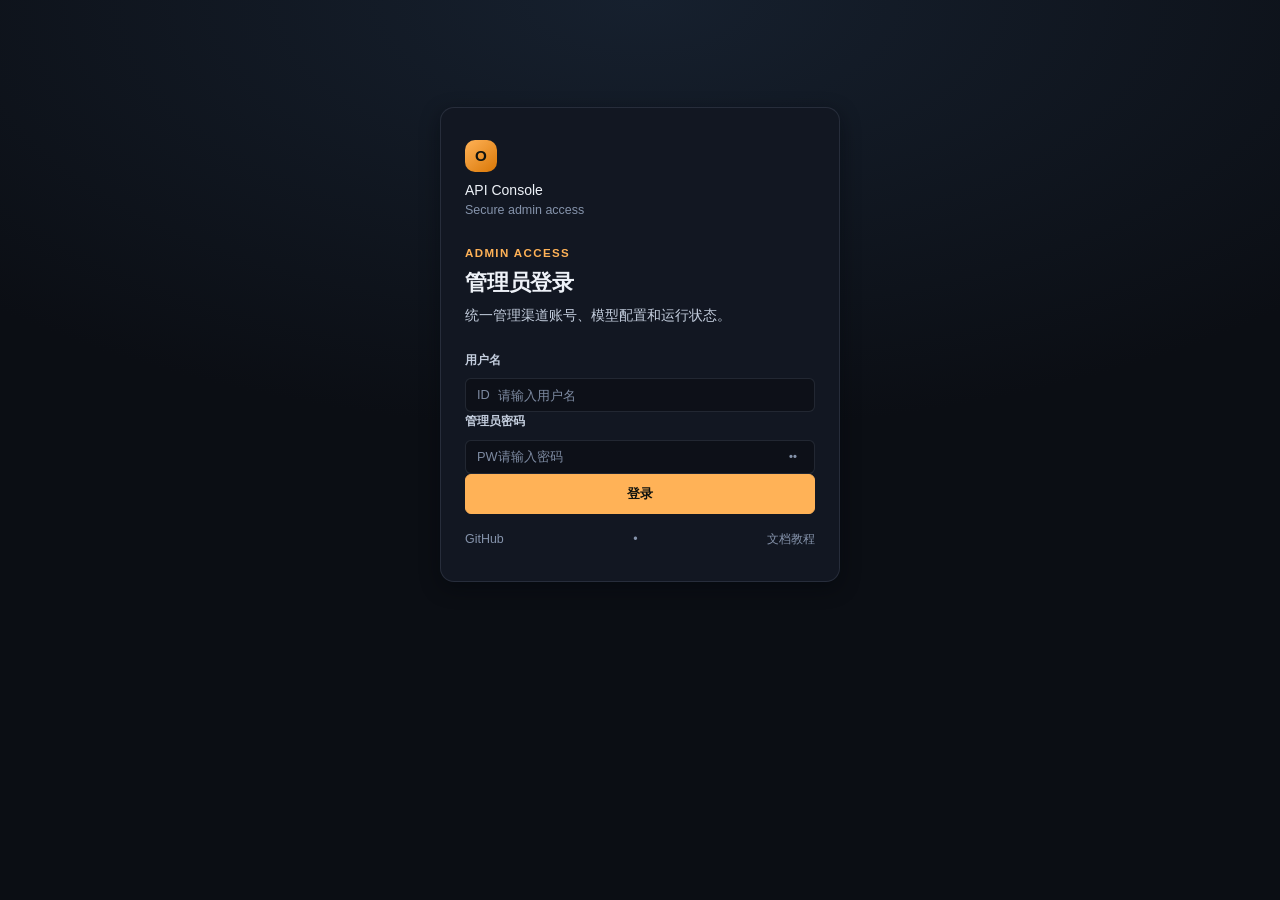
==== commit bb0982c1: "Restore redesigned admin console" ====
--- a/web/static/login.html
+++ b/web/static/login.html
@@ -5,7 +5,7 @@
     <meta name="viewport" content="width=device-width, initial-scale=1.0">
     <title>管理登录 - CodeFreeMax</title>
     <!-- Use the refined main.css -->
-    <link rel="stylesheet" href="css/main.css"> 
+    <link rel="stylesheet" href="css/main.css?v=20260912-ui1">
 </head>
 <body class="login-body">
     <!-- Ambient Background -->
@@ -68,7 +68,7 @@
     </div>
 
     <style>
-        /* Inline quick spinner animation if not in main.css yet, though logic suggests main.css covers most things. 
+        /* Inline quick spinner animation if not in main.css yet, though logic suggests main.css covers most things.
            Adding specific spinner keyframes just in case */
         @keyframes spin { to { transform: rotate(360deg); } }
     </style>
@@ -115,7 +115,7 @@
                 });
 
                 if (response.ok) {
-                    window.location.href = './'; 
+                    window.location.href = './';
                 } else {
                     const error = await response.text();
                     showToast(error || '登录失败，请重试');
--- a/web/static/css/main.css
+++ b/web/static/css/main.css
@@ -1,3884 +1,2144 @@
-@import url("https://fonts.googleapis.com/css2?family=Outfit:wght@300;400;500;600;700&family=JetBrains+Mono:wght@400;500&display=swap");
-
-/* =========================================
-   1. Design System Tokens
-   ========================================= */
+/* =============================================================================
+   Warp Admin Console — design system
+   =============================================================================
+
+   This file is the ONLY global stylesheet. It replaced three stacked theme
+   generations (dark indigo, dark lime, light Grok2API refresh) that overrode each
+   other and left 122 class names with no definition at all — which is why the
+   console read as several design drafts stapled together.
+
+   Rules for extending it:
+
+   1. Use the tokens. A raw hex value or rgba() in a component rule is a bug
+      unless it is a shadow or a translucent state overlay.
+   2. One component, one definition. Later sections do not patch earlier ones.
+   3. Text colour comes from --text-* only. --text-muted still has a 4.6:1
+      contrast ratio on --surface-1; never use it below 12px.
+   4. Page-specific rules go in that page's stylesheet (ops.css, accounts.css,
+      models.css, config.css, tutorial.css), never here.
+   5. Layout primitives in this file: .page, .page-head, .toolbar, .card, .kpi,
+      .data-table, .badge, .btn, .drawer, .empty-state, .skeleton.
+
+   Sections: 1 tokens · 2 reset · 3 shell · 4 page head · 5 buttons · 6 forms
+   7 surfaces · 8 metrics · 9 tables · 10 badges · 11 tabs · 12 overlays
+   13 states · 14 login · 15 docs · 16 utilities · 17 responsive
+   ============================================================================= */
+
+/* -----------------------------------------------------------------------------
+   1. Tokens
+   -------------------------------------------------------------------------- */
 :root {
-  /* 主色调 - 从 Indigo 转为 Blue-Violet */
-  --primary: #7c5cfc;
-  --primary-hover: #6a4de8;
-  --primary-light: rgba(124, 92, 252, 0.12);
-  --primary-glow: rgba(124, 92, 252, 0.3);
-
-  /* 强调色 - 更柔和的色调 */
+  color-scheme: dark;
+
+  /* Surfaces, from the page background up to a raised popover. */
+  --bg-app: #0b0e14;
+  --bg-body: #0b0e14;
+  --surface-1: #121722;
+  --surface-2: #171d2b;
+  --surface-3: #1e2634;
+  --bg-surface: var(--surface-1);
+  --bg-surface-hover: var(--surface-2);
+  --bg-elevated: var(--surface-3);
+  --bg-inset: rgba(0, 0, 0, 0.28);
+  --bg-sidebar: #0e131c;
+
+  /* Text. --text-soft is the lowest tone allowed for body copy; --text-faint is
+     reserved for identifiers and stays above a 4.5:1 contrast ratio on
+     --surface-1 so even the smallest labels remain readable. */
+  --text-main: #eef2f8;
+  --text-soft: #c3cddd;
+  --text-secondary: #9aa7bd;
+  --text-muted: #8593ab;
+  --text-faint: #7d8aa1;
+  --text-on-accent: #10130f;
+
+  /* Brand. Warp's amber, used only for the primary action, focus and active nav. */
+  --accent: #ffb257;
+  --accent-strong: #ff9f2e;
+  --accent-soft: rgba(255, 178, 87, 0.14);
+  --accent-line: rgba(255, 178, 87, 0.45);
+  --primary: var(--accent);
+  --primary-hover: var(--accent-strong);
+  --primary-light: var(--accent-soft);
+  --primary-glow: rgba(255, 178, 87, 0.22);
+
+  /* Semantic states. Every badge, pill and chart series draws from these. */
+  --ok: #4ade9b;
+  --ok-soft: rgba(74, 222, 155, 0.14);
+  --warn: #f5c264;
+  --warn-soft: rgba(245, 194, 100, 0.14);
+  --bad: #fb7185;
+  --bad-soft: rgba(251, 113, 133, 0.14);
+  --info: #6cb6ff;
+  --info-soft: rgba(108, 182, 255, 0.14);
+  --idle: #8f9cb3;
+  --idle-soft: rgba(143, 156, 179, 0.14);
+
+  /* Legacy aliases kept so page stylesheets and inline styles keep resolving. */
   --accent-purple: #a78bfa;
-  --accent-pink: #f472b6;
-  --accent-cyan: #22d3ee;
-  --accent-blue: #60a5fa;
-  --accent-green: #34d399;
-  --accent-orange: #fbbf24;
-  --accent-red: #f87171;
-
-  /* 背景色 - 更温暖的深色调 */
-  --bg-body: #0c0e1a;
-  --bg-surface: rgba(22, 27, 45, 0.85);
-  --bg-surface-hover: rgba(35, 42, 65, 0.7);
-  --bg-elevated: rgba(30, 36, 58, 0.9);
-  --bg-sidebar: rgba(14, 17, 30, 0.95);
-
-  /* 文字色 */
-  --text-main: #eef0f6;
-  --text-secondary: #8b92a8;
-  --text-muted: #5a6178;
-
-  /* 边框色 */
-  --border-color: rgba(139, 146, 168, 0.1);
-  --border-highlight: rgba(139, 146, 168, 0.2);
-
-  /* 阴影 */
-  --shadow-sm: 0 2px 8px rgba(0, 0, 0, 0.15);
-  --shadow-md: 0 8px 24px rgba(0, 0, 0, 0.2);
-  --shadow-lg: 0 16px 48px rgba(0, 0, 0, 0.3);
-  --shadow-glow: 0 0 24px rgba(124, 92, 252, 0.12);
-
-  /* 间距 */
-  --space-xs: 4px;
-  --space-sm: 8px;
-  --space-md: 16px;
-  --space-lg: 24px;
-  --space-xl: 32px;
-  --space-2xl: 48px;
-
-  /* 圆角 */
+  --accent-pink: #f0a6bd;
+  --accent-cyan: #5eead4;
+  --accent-blue: var(--info);
+  --accent-green: var(--ok);
+  --accent-orange: var(--accent);
+  --accent-red: var(--bad);
+
+  --border-color: rgba(148, 163, 184, 0.16);
+  --border-strong: rgba(148, 163, 184, 0.28);
+  --border-highlight: rgba(255, 178, 87, 0.35);
+
+  --shadow-sm: 0 1px 2px rgba(0, 0, 0, 0.35);
+  --shadow-md: 0 6px 20px rgba(3, 6, 12, 0.45);
+  --shadow-lg: 0 24px 60px rgba(3, 6, 12, 0.6);
+  --shadow-glow: 0 0 0 3px rgba(255, 178, 87, 0.18);
+
+  /* 4px spacing scale. Every gap, padding and margin uses a step. */
+  --space-1: 4px;
+  --space-2: 8px;
+  --space-3: 12px;
+  --space-4: 16px;
+  --space-5: 20px;
+  --space-6: 24px;
+  --space-8: 32px;
+  --space-10: 40px;
+
+  /* Three radii only: controls, containers, pills. */
   --radius-sm: 6px;
   --radius-md: 10px;
   --radius-lg: 14px;
-  --radius-xl: 20px;
-
-  /* 过渡 */
-  --transition-fast: all 0.15s ease;
-  --transition: all 0.2s cubic-bezier(0.4, 0, 0.2, 1);
-  --transition-slow: all 0.3s cubic-bezier(0.4, 0, 0.2, 1);
-}
-
-/* =========================================
-   2. Reset & Base Styles
-   ========================================= */
+  --radius-pill: 999px;
+  --radius-xs: var(--radius-sm);
+  --radius-xl: var(--radius-lg);
+
+  /* One control height for every button, input and select. */
+  --control-h: 34px;
+  --control-h-sm: 28px;
+  --control-h-lg: 40px;
+
+  --sidebar-w: 248px;
+  --content-max: 1440px;
+  --table-row-h: 42px;
+
+  --font-sans: 'Outfit', 'Geist Sans', -apple-system, BlinkMacSystemFont, 'Segoe UI', 'PingFang SC', 'Microsoft YaHei', sans-serif;
+  --font-mono: ui-monospace, SFMono-Regular, 'JetBrains Mono', 'Cascadia Mono', Consolas, monospace;
+
+  --transition: 140ms ease;
+  --z-sidebar: 60;
+  --z-overlay: 70;
+  --z-drawer: 80;
+  --z-modal: 90;
+  --z-toast: 100;
+}
+
+/* -----------------------------------------------------------------------------
+   2. Reset & base
+   -------------------------------------------------------------------------- */
+*,
+*::before,
+*::after {
+  box-sizing: border-box;
+}
+
 * {
   margin: 0;
   padding: 0;
-  box-sizing: border-box;
+}
+
+html {
+  -webkit-text-size-adjust: 100%;
 }
 
 body {
-  font-family: 'Outfit', -apple-system, BlinkMacSystemFont, "Segoe UI", Roboto, sans-serif;
-  background-color: var(--bg-body);
-  background-image: radial-gradient(ellipse at 50% 0%, rgba(124, 92, 252, 0.06) 0%, transparent 60%);
+  display: flex;
+  min-height: 100vh;
+  background: var(--bg-app);
   color: var(--text-main);
-  min-height: 100vh;
-  display: flex;
-  overflow-x: hidden;
-  line-height: 1.6;
-}
-
-/* Scrollbar Polish */
-::-webkit-scrollbar {
-  width: 8px;
-  height: 8px;
-}
-
-::-webkit-scrollbar-track {
+  font-family: var(--font-sans);
+  font-size: 14px;
+  line-height: 1.55;
+  -webkit-font-smoothing: antialiased;
+}
+
+a {
+  color: inherit;
+  text-decoration: none;
+}
+
+h1,
+h2,
+h3,
+h4 {
+  font-weight: 650;
+  line-height: 1.25;
+  letter-spacing: -0.01em;
+}
+
+h1 { font-size: 1.35rem; }
+h2 { font-size: 1rem; }
+h3 { font-size: 0.94rem; }
+
+p { color: var(--text-soft); }
+
+ul, ol { list-style: none; }
+
+img, svg { display: block; max-width: 100%; }
+
+code, pre, .token-text, .key-display {
+  font-family: var(--font-mono);
+}
+
+:focus-visible {
+  outline: 2px solid var(--accent);
+  outline-offset: 2px;
+}
+
+::selection {
+  background: var(--accent-soft);
+  color: var(--text-main);
+}
+
+::-webkit-scrollbar { width: 10px; height: 10px; }
+::-webkit-scrollbar-track { background: transparent; }
+::-webkit-scrollbar-thumb {
+  background: rgba(148, 163, 184, 0.28);
+  border: 3px solid transparent;
+  background-clip: content-box;
+  border-radius: var(--radius-pill);
+}
+::-webkit-scrollbar-thumb:hover { background: rgba(148, 163, 184, 0.45); background-clip: content-box; }
+
+/* Decorative layers from the first theme generation: retired, kept as no-ops so
+   stale markup cannot resurrect them. */
+body::before,
+.ambient-bg,
+.blob,
+.blob-1,
+.blob-2,
+.grid-orbit {
+  display: none !important;
+}
+
+/* -----------------------------------------------------------------------------
+   3. Shell: sidebar + content column
+   -------------------------------------------------------------------------- */
+.sidebar {
+  position: fixed;
+  inset: 0 auto 0 0;
+  z-index: var(--z-sidebar);
+  display: flex;
+  flex-direction: column;
+  width: var(--sidebar-w);
+  padding: var(--space-4) var(--space-3) var(--space-3);
+  background: var(--bg-sidebar);
+  border-right: 1px solid var(--border-color);
+  overflow-y: auto;
+}
+
+.sidebar-header {
+  display: flex;
+  align-items: center;
+  gap: var(--space-3);
+  padding: var(--space-2) var(--space-2) var(--space-4);
+}
+
+.logo {
+  flex: none;
+  display: grid;
+  place-items: center;
+  width: 32px;
+  height: 32px;
+  border-radius: var(--radius-md);
+  background: linear-gradient(140deg, var(--accent), #d97706);
+  color: var(--text-on-accent);
+  font-weight: 800;
+  font-size: 0.95rem;
+}
+
+.sidebar-brand-text { min-width: 0; }
+
+.sidebar-header .title,
+.sidebar-title,
+.mobile-topbar-brand .title {
+  color: var(--text-main);
+  font-size: 0.95rem;
+  font-weight: 700;
+  letter-spacing: -0.01em;
+}
+
+.sidebar-subtitle {
+  color: var(--text-muted);
+  font-size: 0.72rem;
+  letter-spacing: 0.04em;
+  text-transform: uppercase;
+}
+
+.sidebar-menu {
+  display: flex;
+  flex-direction: column;
+  gap: 2px;
+}
+
+.sidebar-item { display: block; }
+
+.sidebar-link {
+  display: flex;
+  align-items: center;
+  gap: var(--space-3);
+  padding: 8px 10px;
+  border-radius: var(--radius-sm);
+  color: var(--text-secondary);
+  font-size: 0.86rem;
+  font-weight: 500;
+  transition: background var(--transition), color var(--transition);
+}
+
+.sidebar-link:hover {
+  background: var(--surface-2);
+  color: var(--text-main);
+}
+
+.sidebar-link.active {
+  background: var(--accent-soft);
+  color: var(--accent);
+  font-weight: 650;
+}
+
+.nav-glyph {
+  flex: none;
+  display: grid;
+  place-items: center;
+  width: 20px;
+  height: 20px;
+  border-radius: var(--radius-sm);
+  color: currentColor;
+  font-size: 0.62rem;
+  font-weight: 700;
+}
+
+.nav-glyph svg {
+  width: 16px;
+  height: 16px;
+  fill: none;
+  stroke: currentColor;
+  stroke-width: 1.7;
+  stroke-linecap: round;
+  stroke-linejoin: round;
+}
+
+.nav-glyph-small { width: 16px; height: 16px; }
+
+.sidebar-footer {
+  margin-top: auto;
+  padding-top: var(--space-4);
+  border-top: 1px solid var(--border-color);
+}
+
+.sidebar-footer-stats {
+  display: grid;
+  grid-template-columns: repeat(3, minmax(0, 1fr));
+  gap: var(--space-2);
+  margin-bottom: var(--space-3);
+}
+
+.footer-stat-item {
+  display: flex;
+  flex-direction: column;
+  gap: 2px;
+  padding: var(--space-2);
+  border-radius: var(--radius-sm);
+  background: var(--surface-1);
+}
+
+.footer-stat-label { color: var(--text-muted); font-size: 0.7rem; }
+.footer-stat-value { font-variant-numeric: tabular-nums; font-size: 0.95rem; font-weight: 650; }
+.footer-stat-value.normal { color: var(--ok); }
+.footer-stat-value.abnormal { color: var(--bad); }
+
+/* Which build rendered this page. Small, but the first thing to check when the
+   console looks outdated. */
+.sidebar-build {
+  margin: 0 0 var(--space-3);
+  color: var(--text-faint);
+  font-family: var(--font-mono);
+  font-size: 0.68rem;
+  word-break: break-all;
+}
+
+.sidebar-logout {
+  width: 100%;
+  justify-content: center;
+}
+
+.sidebar-actions,
+.sidebar-list,
+.sidebar-toggle,
+.sidebar-expand-btn,
+.sidebar-action-btn { display: none; }
+
+/* Small screens: the sidebar becomes a drawer behind the top bar. */
+.mobile-topbar {
+  display: none;
+  position: fixed;
+  inset: 0 0 auto 0;
+  z-index: var(--z-overlay);
+  align-items: center;
+  gap: var(--space-3);
+  height: 56px;
+  padding: 0 var(--space-4);
+  background: rgba(11, 14, 20, 0.92);
+  border-bottom: 1px solid var(--border-color);
+  backdrop-filter: blur(12px);
+}
+
+.mobile-topbar-brand { display: flex; align-items: center; gap: var(--space-3); }
+
+.mobile-menu-btn {
+  display: grid;
+  gap: 4px;
+  width: 36px;
+  height: 36px;
+  padding: 9px;
+  border: 1px solid var(--border-color);
+  border-radius: var(--radius-sm);
+  background: var(--surface-2);
+  cursor: pointer;
+}
+
+.mobile-menu-btn span {
+  display: block;
+  height: 2px;
+  border-radius: var(--radius-pill);
+  background: var(--text-soft);
+}
+
+.sidebar-overlay {
+  display: none;
+  position: fixed;
+  inset: 0;
+  /* The backdrop belongs to the sidebar, so it sits just under it — the same rule the
+     log detail panel's backdrop follows. It used to share --z-overlay with the mobile
+     top bar (70), which put it ABOVE the open drawer (60): every tap meant for a nav
+     link landed on the backdrop, which closed the drawer instead of navigating, so the
+     drawer was a dead end on a phone. */
+  z-index: calc(var(--z-sidebar) - 1);
+  background: rgba(3, 6, 12, 0.6);
+}
+
+.sidebar-overlay.active { display: block; }
+
+.main-content {
+  flex: 1;
+  min-width: 0;
+  width: 100%;
+  max-width: var(--content-max);
+  margin: 0 0 0 var(--sidebar-w);
+  padding: var(--space-8) var(--space-8) var(--space-10);
+  animation: none;
+}
+
+/* -----------------------------------------------------------------------------
+   4. Page head & toolbar
+   -------------------------------------------------------------------------- */
+.header-section {
+  display: flex;
+  flex-wrap: wrap;
+  align-items: flex-end;
+  justify-content: space-between;
+  gap: var(--space-4) var(--space-6);
+  margin-bottom: var(--space-5);
+}
+
+/* The title block never shrinks below its text: a page title that wraps to two
+   lines ("运维总 / 览") was the symptom of a two-column head with no basis. */
+.header-section > div:first-child,
+.page-head-text {
+  flex: 0 1 auto;
+  min-width: max-content;
+}
+
+.header-section h1,
+.page-title {
+  margin-bottom: var(--space-1);
+  font-size: 1.5rem;
+  font-weight: 700;
+  white-space: nowrap;
+}
+
+.header-section p,
+.page-sub {
+  max-width: 76ch;
+  color: var(--text-secondary);
+  font-size: 0.86rem;
+}
+
+.page-actions {
+  display: flex;
+  flex-wrap: wrap;
+  align-items: center;
+  gap: var(--space-2);
+  flex: 0 0 auto;
+  margin-left: auto;
+}
+
+.toolbar {
+  display: flex;
+  flex-wrap: wrap;
+  align-items: center;
+  gap: var(--space-3);
+  margin-bottom: var(--space-4);
+  padding: var(--space-3) var(--space-4);
+  border: 1px solid var(--border-color);
+  border-radius: var(--radius-md);
+  background: var(--surface-1);
+}
+
+.toolbar-actions {
+  display: flex;
+  flex-wrap: wrap;
+  align-items: center;
+  gap: var(--space-2);
+  margin-left: auto;
+}
+
+.toolbar-actions-spread { justify-content: space-between; }
+.toolbar-compact { padding: var(--space-2) var(--space-3); }
+.toolbar-divider { width: 1px; height: 22px; background: var(--border-color); }
+.toolbar-group { display: flex; align-items: center; gap: var(--space-2); }
+.toolbar-spacer { flex: 1 1 auto; }
+
+/* -----------------------------------------------------------------------------
+   5. Buttons
+   -------------------------------------------------------------------------- */
+.btn,
+.btn-primary,
+.btn-secondary,
+.btn-outline,
+.btn-neutral,
+.btn-danger,
+.btn-danger-outline,
+.btn-save,
+.btn-page,
+.btn-icon,
+.icon-btn,
+.action-icon,
+.ops-refresh,
+.ops-chip,
+.chip,
+.send-btn,
+.models-primary-action,
+.models-refresh-action,
+.models-action-btn,
+.capability-action,
+.panel-close-btn {
+  display: inline-flex;
+  align-items: center;
+  justify-content: center;
+  gap: var(--space-2);
+  height: var(--control-h);
+  padding: 0 var(--space-3);
+  border: 1px solid transparent;
+  border-radius: var(--radius-sm);
+  background: var(--surface-2);
+  color: var(--text-main);
+  font-family: inherit;
+  font-size: 0.82rem;
+  font-weight: 550;
+  line-height: 1;
+  white-space: nowrap;
+  cursor: pointer;
+  transition: background var(--transition), border-color var(--transition), color var(--transition), opacity var(--transition);
+}
+
+.btn:hover,
+.btn-secondary:hover,
+.btn-outline:hover,
+.btn-neutral:hover,
+.btn-icon:hover,
+.icon-btn:hover,
+.action-icon:hover,
+.models-action-btn:hover,
+.capability-action:hover,
+.panel-close-btn:hover {
+  background: var(--surface-3);
+  border-color: var(--border-strong);
+}
+
+.btn:disabled,
+.btn[disabled],
+.btn.is-loading {
+  opacity: 0.45;
+  cursor: not-allowed;
+}
+
+.btn-primary,
+.btn-save,
+.send-btn,
+.models-primary-action,
+.models-refresh-action {
+  background: var(--accent);
+  border-color: var(--accent);
+  color: var(--text-on-accent);
+  font-weight: 650;
+}
+
+.btn-primary:hover,
+.btn-save:hover,
+.send-btn:hover,
+.models-primary-action:hover,
+.models-refresh-action:hover {
+  background: var(--accent-strong);
+  border-color: var(--accent-strong);
+  color: var(--text-on-accent);
+}
+
+.btn-outline {
   background: transparent;
-}
-
-::-webkit-scrollbar-thumb {
-  background: rgba(139, 146, 168, 0.2);
-  border-radius: 4px;
-}
-
-::-webkit-scrollbar-thumb:hover {
-  background: rgba(139, 146, 168, 0.4);
-}
-
-a {
-  text-decoration: none;
-  color: inherit;
-}
-
-:focus-visible {
-  outline: 2px solid rgba(17, 17, 17, 0.42);
-  outline-offset: 3px;
-}
-
-button,
+  border-color: var(--border-strong);
+  color: var(--text-soft);
+}
+
+.btn-neutral { background: var(--surface-3); }
+
+.btn-danger,
+.models-action-btn-danger {
+  background: var(--bad-soft);
+  border-color: rgba(251, 113, 133, 0.4);
+  color: var(--bad);
+}
+
+.btn-danger:hover,
+.models-action-btn-danger:hover {
+  background: rgba(251, 113, 133, 0.22);
+  color: #ffd6de;
+}
+
+.btn-danger-outline {
+  background: transparent;
+  border-color: rgba(251, 113, 133, 0.45);
+  color: var(--bad);
+}
+
+.btn-xs,
+.models-action-btn.mobile-only {
+  height: 24px;
+  padding: 0 var(--space-2);
+  font-size: 0.72rem;
+}
+
+.btn-sm { height: var(--control-h-sm); padding: 0 var(--space-2); font-size: 0.78rem; }
+.btn-lg { height: var(--control-h-lg); padding: 0 var(--space-5); font-size: 0.9rem; }
+
+/* Square icon button: 34x34 with a single glyph. */
+.btn-icon,
+.icon-btn,
+.action-icon,
+.panel-close-btn {
+  width: var(--control-h);
+  padding: 0;
+  background: transparent;
+  border-color: var(--border-color);
+  color: var(--text-secondary);
+}
+
+.panel-close-btn { width: var(--control-h-sm); height: var(--control-h-sm); }
+
+/* Segmented control: time ranges, tabs and log kinds. */
+.ops-chip,
+.chip,
+.btn-page,
+.tab-item,
+.logs-tab,
+.filter-tabs .tab-item {
+  height: var(--control-h-sm);
+  padding: 0 var(--space-3);
+  border-radius: var(--radius-pill);
+  border: 1px solid var(--border-color);
+  background: transparent;
+  color: var(--text-secondary);
+  font-size: 0.78rem;
+  font-weight: 550;
+}
+
+.ops-chip:hover,
+.chip:hover,
+.btn-page:hover,
+.tab-item:hover,
+.logs-tab:hover {
+  border-color: var(--border-strong);
+  color: var(--text-main);
+  background: var(--surface-2);
+}
+
+.ops-chip.is-active,
+.chip.is-active,
+.tab-item.active,
+.tab-item.is-active,
+.logs-tab.is-active,
+.btn-page-current {
+  background: var(--accent-soft);
+  border-color: var(--accent-line);
+  color: var(--accent);
+  font-weight: 650;
+}
+
+.btn-page-current { cursor: default; }
+
+/* -----------------------------------------------------------------------------
+   6. Forms
+   -------------------------------------------------------------------------- */
 input,
 select,
 textarea,
-a {
-  -webkit-tap-highlight-color: transparent;
-}
-
-h1,
-h2,
-h3,
-h4,
-h5,
-h6 {
+.form-input,
+.form-control {
+  width: 100%;
+  min-height: var(--control-h);
+  padding: 0 var(--space-3);
+  border: 1px solid var(--border-color);
+  border-radius: var(--radius-sm);
+  background: var(--bg-inset);
   color: var(--text-main);
+  font-family: inherit;
+  font-size: 0.84rem;
+  transition: border-color var(--transition), box-shadow var(--transition);
+}
+
+textarea {
+  min-height: 96px;
+  padding: var(--space-3);
+  line-height: 1.6;
+  resize: vertical;
+}
+
+input::placeholder,
+textarea::placeholder { color: var(--text-faint); }
+
+input:focus,
+select:focus,
+textarea:focus,
+.form-input:focus {
+  outline: none;
+  border-color: var(--accent-line);
+  box-shadow: var(--shadow-glow);
+}
+
+input:disabled,
+select:disabled,
+textarea:disabled,
+.is-unavailable input {
+  opacity: 0.55;
+  cursor: not-allowed;
+}
+
+select {
+  appearance: none;
+  padding-right: var(--space-8);
+  background-image: linear-gradient(45deg, transparent 50%, var(--text-muted) 50%),
+    linear-gradient(135deg, var(--text-muted) 50%, transparent 50%);
+  background-position: calc(100% - 18px) 50%, calc(100% - 13px) 50%;
+  background-size: 5px 5px, 5px 5px;
+  background-repeat: no-repeat;
+  cursor: pointer;
+}
+
+select option { background: var(--surface-3); color: var(--text-main); }
+
+input[type="checkbox"],
+input[type="radio"],
+.row-checkbox {
+  width: 16px;
+  height: 16px;
+  min-height: 0;
+  padding: 0;
+  accent-color: var(--accent);
+  cursor: pointer;
+}
+
+.row-checkbox { vertical-align: middle; }
+
+input[type="range"],
+.range-input {
+  min-height: 0;
+  padding: 0;
+  border: 0;
+  background: transparent;
+  accent-color: var(--accent);
+}
+
+.compact-select {
+  min-width: 108px;
+  min-height: var(--control-h-sm);
+  font-size: 0.78rem;
+}
+
+.form-group,
+.field,
+.config-field { display: flex; flex-direction: column; gap: var(--space-2); }
+
+.form-label,
+.field-label,
+.config-key-label,
+.models-section-label {
+  display: flex;
+  align-items: center;
+  gap: var(--space-2);
+  color: var(--text-soft);
+  font-size: 0.78rem;
   font-weight: 600;
-  letter-spacing: -0.02em;
-}
-
-/* =========================================
-   3. Sidebar
-   ========================================= */
-.sidebar {
-  width: 260px;
-  background: var(--bg-sidebar);
-  border-right: 1px solid var(--border-color);
-  display: flex;
-  flex-direction: column;
-  height: 100vh;
-  position: fixed;
-  z-index: 50;
-  transition: transform 0.3s ease;
-}
-
-.mobile-topbar,
-.sidebar-overlay {
-  display: none;
-}
-
-.mobile-topbar {
-  position: sticky;
-  top: 0;
-  z-index: 70;
-  align-items: center;
-  gap: 12px;
-  padding: 12px 16px;
-  background: rgba(10, 13, 19, 0.92);
-  backdrop-filter: blur(16px);
-  border-bottom: 1px solid rgba(255, 255, 255, 0.06);
-}
-
-.mobile-topbar-brand {
-  display: flex;
-  align-items: center;
-  gap: 10px;
-  min-width: 0;
-}
-
-.mobile-topbar-brand .title {
-  font-size: 1rem;
+}
+
+.form-row,
+.field-row {
+  display: grid;
+  grid-template-columns: minmax(160px, 240px) minmax(0, 1fr);
+  gap: var(--space-4);
+  align-items: start;
+}
+
+.helper-text,
+.form-hint,
+.field-hint {
+  color: var(--text-muted);
+  font-size: 0.75rem;
+  line-height: 1.6;
+}
+
+.input-wrapper {
+  position: relative;
+  display: flex;
+  align-items: center;
+}
+
+.input-wrapper .input-icon {
+  position: absolute;
+  left: var(--space-3);
+  display: grid;
+  place-items: center;
+  color: var(--text-faint);
+  font-size: 0.8rem;
+  pointer-events: none;
+}
+
+.input-wrapper .input-icon ~ input { padding-left: var(--space-8); }
+
+.input-actions {
+  display: flex;
+  align-items: center;
+  gap: var(--space-2);
+}
+
+.password-toggle,
+.key-toggle {
+  position: absolute;
+  right: var(--space-2);
+  display: grid;
+  place-items: center;
+  width: var(--control-h-sm);
+  height: var(--control-h-sm);
+  border: 0;
+  border-radius: var(--radius-sm);
+  background: transparent;
+  color: var(--text-muted);
+  font-size: 0.7rem;
+  cursor: pointer;
+}
+
+.password-toggle:hover,
+.key-toggle:hover { color: var(--text-main); background: var(--surface-2); }
+
+/* Switch. The JS toggles `.toggle.active` and keeps the native checkbox hidden. */
+.toggle {
+  position: relative;
+  display: inline-flex;
+  align-items: center;
+  width: 38px;
+  height: 22px;
+  flex: none;
+  border-radius: var(--radius-pill);
+  background: var(--surface-3);
+  border: 1px solid var(--border-strong);
+  cursor: pointer;
+  transition: background var(--transition), border-color var(--transition);
+}
+
+.toggle-slider {
+  position: absolute;
+  top: 2px;
+  left: 2px;
+  width: 16px;
+  height: 16px;
+  border-radius: 50%;
+  background: var(--text-soft);
+  transition: transform var(--transition), background var(--transition);
+}
+
+.toggle.active {
+  background: var(--accent);
+  border-color: var(--accent);
+}
+
+.toggle.active .toggle-slider {
+  transform: translateX(16px);
+  background: var(--text-on-accent);
+}
+
+/* Belt and braces: a switch whose checkbox is checked reads as ON even if the page
+   forgot to mirror the state onto the label. The models table did exactly that —
+   the box was checked and the switch still looked off, which is how a 启用 toggle
+   came to look disabled. */
+.toggle:has(input:checked) {
+  background: var(--accent);
+  border-color: var(--accent);
+}
+
+.toggle:has(input:checked) .toggle-slider {
+  transform: translateX(16px);
+  background: var(--text-on-accent);
+}
+
+.toggle input { position: absolute; opacity: 0; pointer-events: none; }
+
+/* Advanced / collapsed blocks: a control that hides rarely used fields. */
+.advanced-settings {
+  border: 1px solid var(--border-color);
+  border-radius: var(--radius-md);
+  background: var(--surface-1);
+  overflow: hidden;
+}
+
+.advanced-settings > summary,
+details.collapsible > summary {
+  padding: var(--space-3) var(--space-4);
+  color: var(--text-soft);
+  font-size: 0.8rem;
   font-weight: 600;
-  color: var(--text-main);
-}
-
-.mobile-topbar-brand .sidebar-subtitle {
-  font-size: 0.7rem;
-  letter-spacing: 0.08em;
-}
-
-.mobile-menu-btn {
-  width: 44px;
-  height: 44px;
-  border-radius: 14px;
-  border: 1px solid rgba(255, 255, 255, 0.08);
-  background: rgba(255, 255, 255, 0.04);
-  display: inline-flex;
-  flex-direction: column;
-  align-items: center;
-  justify-content: center;
-  gap: 4px;
   cursor: pointer;
-}
-
-.mobile-menu-btn span {
-  width: 18px;
-  height: 2px;
-  border-radius: 999px;
-  background: var(--text-main);
-}
-
-.mobile-menu-btn[aria-expanded="true"] {
-  border-color: rgba(17, 17, 17, 0.22);
-  background: rgba(17, 17, 17, 0.08);
-}
-
-.sidebar-overlay {
-  position: fixed;
-  inset: 0;
-  z-index: 45;
-  background: rgba(3, 5, 10, 0.58);
-  opacity: 0;
-  pointer-events: none;
-  transition: opacity 0.2s ease;
-}
-
-.sidebar-overlay.active {
-  opacity: 1;
-  pointer-events: auto;
-}
-
-.sidebar-header {
-  padding: 24px 20px;
-  display: flex;
-  align-items: center;
-  gap: 12px;
-}
-
-.logo {
-  width: 36px;
-  height: 36px;
-  background: linear-gradient(135deg, var(--primary), var(--accent-purple));
-  border-radius: 10px;
-  display: flex;
-  align-items: center;
-  justify-content: center;
-  font-weight: 700;
-  font-size: 1.2rem;
-  color: white;
-  box-shadow: 0 4px 12px rgba(124, 92, 252, 0.3);
-}
-
-.sidebar-header .title {
+  list-style: none;
+}
+
+.advanced-settings > summary::-webkit-details-marker { display: none; }
+
+.advanced-settings > summary::before {
+  content: "＋";
+  margin-right: var(--space-2);
+  color: var(--text-muted);
+}
+
+.advanced-settings[open] > summary::before { content: "－"; }
+
+.advanced-settings[open] > summary { border-bottom: 1px solid var(--border-color); }
+
+.advanced-settings .advanced-body { padding: var(--space-4); }
+
+.collapsed { display: none; }
+.section-hidden { display: none; }
+
+/* -----------------------------------------------------------------------------
+   7. Surfaces: cards, panels, sections
+   -------------------------------------------------------------------------- */
+.content-card,
+.card,
+.dr-card,
+.ops-card,
+.models-filter-panel,
+.models-results-card,
+.grok-panel,
+.settings-panel,
+.estimate-panel,
+.doc-callout,
+.doc-table-wrap,
+.config-key-card,
+.cache-list,
+.task-list {
+  border: 1px solid var(--border-color);
+  border-radius: var(--radius-lg);
+  background: var(--surface-1);
+  box-shadow: none;
+}
+
+.card,
+.content-card,
+.models-results-card { overflow: hidden; }
+
+.card-head,
+.section-head,
+.models-results-head,
+.models-filter-top,
+.config-key-head,
+.settings-panel-head {
+  display: flex;
+  flex-wrap: wrap;
+  align-items: center;
+  justify-content: space-between;
+  gap: var(--space-3);
+  padding: var(--space-4) var(--space-5);
+  border-bottom: 1px solid var(--border-color);
+}
+
+.card-head h2,
+.section-title,
+.config-section,
+.settings-panel-title,
+.models-section-label {
+  font-size: 0.92rem;
+  font-weight: 650;
+}
+
+.card-body,
+.section-body,
+.settings-panel-body { padding: var(--space-4) var(--space-5); }
+
+.card-title,
+.doc-title {
+  font-size: 0.98rem;
+  font-weight: 650;
+}
+
+/* Tinted stat icon for the two account KPIs that carry their own meaning. */
+.stat-icon.total { background: var(--info-soft); color: var(--info); }
+.stat-icon.selected { background: rgba(167, 139, 250, 0.14); color: var(--accent-purple); }
+
+.settings-panel-spaced { margin-top: var(--space-5); }
+
+.settings-panel-foot {
+  display: flex;
+  flex-wrap: wrap;
+  align-items: center;
+  justify-content: space-between;
+  gap: var(--space-3);
+  margin-top: var(--space-4);
+}
+
+/* The save bar that closes a settings panel. On the config page this is the
+   sticky .sticky-actions bar instead. */
+.save-footer {
+  display: flex;
+  justify-content: flex-end;
+  padding: var(--space-4) var(--space-5);
+  border-top: 1px solid var(--border-color);
+  background: var(--surface-1);
+}
+
+.config-section-shell { padding: var(--space-5); }
+.config-subsection { margin-top: var(--space-3); }
+.config-grid { display: grid; gap: var(--space-5); }
+.config-grid-two { grid-template-columns: repeat(2, minmax(0, 1fr)); }
+.config-grid-gap-sm { gap: var(--space-4); }
+
+.estimate-card-green { border-color: rgba(74, 222, 155, 0.28); background: var(--ok-soft); }
+.estimate-card-blue { border-color: rgba(108, 182, 255, 0.28); background: var(--info-soft); }
+.estimate-card-purple { border-color: rgba(167, 139, 250, 0.28); background: rgba(167, 139, 250, 0.08); }
+
+.estimate-meta {
+  display: flex;
+  flex-wrap: wrap;
+  justify-content: space-between;
+  gap: var(--space-3);
+  margin-top: var(--space-2);
+  color: var(--text-muted);
+  font-size: 0.74rem;
+}
+
+.doc-callout-inline {
+  display: flex;
+  align-items: flex-start;
+  gap: var(--space-3);
+}
+
+.modal-close {
+  display: grid;
+  place-items: center;
+  width: var(--control-h);
+  height: var(--control-h);
+  border: 0;
+  border-radius: var(--radius-sm);
+  background: transparent;
+  color: var(--text-muted);
   font-size: 1.15rem;
-  font-weight: 600;
-  background: linear-gradient(to right, #eef0f6, var(--accent-purple));
-  -webkit-background-clip: text;
-  -webkit-text-fill-color: transparent;
-}
-
-.sidebar-menu {
-  flex: 1;
-  list-style: none;
-  padding: 0 12px;
-  margin-top: 10px;
-}
-
-.sidebar-item {
-  margin-bottom: 6px;
-}
-
-.sidebar-link {
-  display: flex;
-  align-items: center;
-  gap: 12px;
-  padding: 12px 16px;
-  color: var(--text-secondary);
-  border-radius: var(--radius-sm);
-  font-size: 0.95rem;
-  font-weight: 500;
-  transition: var(--transition);
-  position: relative;
-  overflow: hidden;
-}
-
-.sidebar-link:hover {
-  color: var(--text-main);
-  background: rgba(255, 255, 255, 0.03);
-}
-
-.sidebar-link.active {
-  background: var(--primary-light);
-  color: var(--primary);
-  font-weight: 600;
-}
-
-.sidebar-link.active::before {
-  content: "";
-  position: absolute;
-  left: 0;
-  top: 0;
-  bottom: 0;
-  width: 3px;
-  background: var(--primary);
-  border-radius: 0 2px 2px 0;
-}
-
-.sidebar-footer {
-  padding: 24px 20px;
-  border-top: 1px solid var(--border-highlight);
-  background: rgba(0, 0, 0, 0.15);
-}
-
-.sidebar-footer-stats {
-  background: rgba(0, 0, 0, 0.25);
-  border: 1px solid var(--border-highlight);
+  line-height: 1;
+  cursor: pointer;
+}
+
+.modal-close:hover { background: var(--surface-3); color: var(--text-main); }
+
+.hint,
+.card-hint,
+.helper,
+.ops-hint,
+.meta-text,
+.meta-text-xs {
+  color: var(--text-muted);
+  font-size: 0.75rem;
+  line-height: 1.6;
+}
+
+.section-head { border-bottom: 0; padding-bottom: 0; }
+
+/* Settings blocks: label on the left, control on the right, one row per knob. */
+.settings-block,
+.function-settings-block {
+  border: 1px solid var(--border-color);
   border-radius: var(--radius-md);
-  padding: 14px;
-  margin-bottom: 16px;
-}
-
-.footer-stat-item {
-  display: flex;
+  background: var(--surface-2);
+  padding: var(--space-4);
+}
+
+.settings-block-full { grid-column: 1 / -1; }
+
+.settings-block-head,
+.function-header-row {
+  display: flex;
+  align-items: center;
   justify-content: space-between;
-  font-size: 0.85rem;
-  margin-bottom: 8px;
-}
-
-.footer-stat-item:last-child {
-  margin-bottom: 0;
-}
-
-.footer-stat-label {
-  color: var(--text-muted);
-}
-
-.footer-stat-value {
-  font-weight: 600;
-  color: var(--text-main);
-}
-
-.footer-stat-value.normal {
-  color: var(--accent-green);
-}
-
-.footer-stat-value.abnormal {
-  color: var(--accent-red);
-}
-
-/* =========================================
-   4. Main Content Area
-   ========================================= */
-.main-content {
-  flex: 1;
-  margin-left: 260px;
-  /* matches sidebar width */
-  padding: var(--space-xl) var(--space-2xl);
-  animation: fadeUp 0.5s ease-out;
-}
-
-@keyframes fadeUp {
-  from {
-    opacity: 0;
-    transform: translateY(10px);
-  }
-
-  to {
-    opacity: 1;
-    transform: translateY(0);
-  }
-}
-
-.header-section {
-  margin-bottom: var(--space-2xl);
-  display: flex;
-  align-items: center;
-  justify-content: space-between;
-}
-
-.header-section h1 {
-  font-size: 2rem;
-  margin-bottom: 8px;
-}
-
-.header-section p {
-  color: var(--text-secondary);
-  font-size: 1rem;
-}
-
-/* =========================================
-   5. Components: Cards & Stats
-   ========================================= */
+  gap: var(--space-3);
+  margin-bottom: var(--space-3);
+}
+
+.settings-block-title,
+.function-title { font-size: 0.86rem; font-weight: 650; }
+
+.settings-grid,
+.function-stack {
+  display: grid;
+  gap: var(--space-3);
+}
+
+/* -----------------------------------------------------------------------------
+   8. Metrics & stats
+   -------------------------------------------------------------------------- */
 .stats-grid {
   display: grid;
-  grid-template-columns: repeat(auto-fit, minmax(240px, 1fr));
-  gap: 24px;
-  margin-bottom: var(--space-2xl);
-}
-
-.stat-card {
-  background: var(--bg-surface);
+  grid-template-columns: repeat(auto-fit, minmax(200px, 1fr));
+  gap: var(--space-3);
+  margin-bottom: var(--space-5);
+}
+
+.stat-card,
+.kpi {
+  display: flex;
+  align-items: flex-end;
+  justify-content: space-between;
+  gap: var(--space-3);
+  min-height: 92px;
+  padding: var(--space-4);
   border: 1px solid var(--border-color);
   border-radius: var(--radius-lg);
-  padding: 24px;
+  background: var(--surface-1);
+}
+
+.stat-card::after { content: none; }
+.stat-card { background: var(--surface-1); }
+
+.stat-info {
+  display: flex;
+  flex-direction: column;
+  gap: var(--space-2);
+  min-width: 0;
+}
+
+.stat-info .label,
+.kpi .label {
+  color: var(--text-muted);
+  font-size: 0.74rem;
+  font-weight: 550;
+  letter-spacing: 0.01em;
+}
+
+.stat-info .value,
+.kpi .value {
+  color: var(--text-main);
+  font-size: 1.6rem;
+  font-weight: 700;
+  font-variant-numeric: tabular-nums;
+  letter-spacing: -0.02em;
+  line-height: 1.1;
+}
+
+.stat-info .note,
+.kpi .note {
+  color: var(--text-muted);
+  font-size: 0.72rem;
+}
+
+.stat-icon {
+  display: grid;
+  place-items: center;
+  width: 28px;
+  height: 28px;
+  flex: none;
+  border-radius: var(--radius-sm);
+  background: var(--surface-3);
+  color: var(--text-secondary);
+  font-size: 0.66rem;
+  font-weight: 700;
+}
+
+.stat-icon svg {
+  width: 16px;
+  height: 16px;
+  fill: none;
+  stroke: currentColor;
+  stroke-width: 1.8;
+  stroke-linecap: round;
+  stroke-linejoin: round;
+}
+
+.metric-positive { color: var(--ok); }
+.metric-negative { color: var(--bad); }
+.metric-accent { color: var(--accent); }
+
+.meta-grid {
+  display: grid;
+  grid-template-columns: repeat(auto-fit, minmax(140px, 1fr));
+  gap: var(--space-3);
+}
+
+.meta-item { display: flex; flex-direction: column; gap: 2px; }
+.meta-label { color: var(--text-muted); font-size: 0.72rem; }
+.meta-value { color: var(--text-main); font-size: 0.84rem; font-variant-numeric: tabular-nums; }
+
+.estimate-grid {
+  display: grid;
+  grid-template-columns: repeat(auto-fit, minmax(180px, 1fr));
+  gap: var(--space-3);
+}
+
+.estimate-card {
+  padding: var(--space-4);
+  border: 1px solid var(--border-color);
+  border-radius: var(--radius-md);
+  background: var(--surface-2);
+}
+
+.estimate-title,
+.estimate-caption { color: var(--text-muted); font-size: 0.74rem; }
+.estimate-value { font-size: 1.3rem; font-weight: 700; font-variant-numeric: tabular-nums; }
+.estimate-value-blue { color: var(--info); }
+.estimate-value-green { color: var(--ok); }
+.estimate-value-purple { color: var(--accent-purple); }
+
+.progress-wrap,
+.progress-wrap-spaced {
+  position: relative;
+  width: 100%;
+  height: 6px;
+  border-radius: var(--radius-pill);
+  background: var(--bg-inset);
+  overflow: hidden;
+}
+
+.progress-wrap-spaced { margin-top: var(--space-2); }
+
+.progress-bar,
+.progress-fill {
+  height: 100%;
+  border-radius: var(--radius-pill);
+  background: var(--accent);
+  transition: width var(--transition);
+}
+
+.progress-meta {
   display: flex;
   justify-content: space-between;
-  align-items: flex-start;
-  transition: var(--transition);
-  position: relative;
-  overflow: hidden;
-}
-
-.stat-card:hover {
-  transform: translateY(-4px);
-  border-color: var(--border-highlight);
-  box-shadow: var(--shadow-md), var(--shadow-glow);
-}
-
-.stat-info .label {
-  font-size: 0.875rem;
-  color: var(--text-secondary);
-  font-weight: 500;
-  margin-bottom: 8px;
-  display: block;
-}
-
-.stat-info .value {
-  font-size: 2rem;
-  font-weight: 700;
-  color: var(--text-main);
-  line-height: 1.2;
-}
-
-.stat-icon {
-  width: 48px;
-  height: 48px;
-  border-radius: var(--radius-lg);
-  display: flex;
-  align-items: center;
-  justify-content: center;
-  font-size: 1.5rem;
-  transition: var(--transition);
-}
-
-.stat-icon.total {
-  background: rgba(96, 165, 250, 0.12);
-  color: var(--accent-blue);
-}
-
-.stat-icon.normal {
-  background: rgba(52, 211, 153, 0.12);
-  color: var(--accent-green);
-}
-
-.stat-icon.abnormal {
-  background: rgba(248, 113, 113, 0.12);
-  color: var(--accent-red);
-}
-
-.stat-icon.selected {
-  background: rgba(167, 139, 250, 0.12);
-  color: var(--accent-purple);
-}
-
-/* =========================================
-   6. Components: Tables & Lists
-   ========================================= */
-.content-card {
-  background: var(--bg-surface);
-  border: 1px solid var(--border-color);
-  border-radius: var(--radius-lg);
-  overflow: hidden;
-  /* For rounded corners on table */
-  box-shadow: var(--shadow-sm);
-}
-
-.toolbar {
-  padding: 20px;
-  display: flex;
-  justify-content: space-between;
-  align-items: center;
-  border-bottom: 1px solid var(--border-color);
-  background: var(--bg-elevated);
-  flex-wrap: wrap;
-  gap: 16px;
-}
-
-/* Tabs inside Toolbar */
-.filter-tabs {
-  display: flex;
-  background: rgba(0, 0, 0, 0.25);
-  padding: 4px;
-  border-radius: var(--radius-sm);
-  border: 1px solid var(--border-highlight);
-}
-
-.tab-item {
-  padding: 8px 16px;
-  border-radius: 6px;
-  font-size: 0.875rem;
-  font-weight: 500;
-  cursor: pointer;
-  color: var(--text-secondary);
-  border: none;
-  background: transparent;
-  transition: var(--transition);
-}
-
-.tab-item:hover {
-  color: var(--text-main);
-}
-
-.tab-item.active {
-  background: var(--primary-light);
-  color: var(--primary);
-  box-shadow: 0 1px 3px rgba(0, 0, 0, 0.3);
-}
-
-/* Table Styles */
-.table-wrap {
+  margin-top: var(--space-1);
+  color: var(--text-muted);
+  font-size: 0.72rem;
+}
+
+/* -----------------------------------------------------------------------------
+   9. Tables
+   -------------------------------------------------------------------------- */
+.table-wrap,
+.models-table-wrap,
+.ops-table-wrap,
+.doc-table-wrap,
+.logs-list-wrap {
   width: 100%;
   overflow-x: auto;
 }
 
-table {
+table,
+.table,
+.data-table,
+.models-table,
+.ops-table,
+.logs-table {
   width: 100%;
   border-collapse: separate;
   border-spacing: 0;
-  min-width: 1000px;
-}
-
-/* 账号管理表格自适应 */
-.accounts-table {
-  table-layout: fixed;
-  min-width: 0;
-}
-
-.accounts-table th,
-.accounts-table td {
-  word-break: break-word;
-}
-
-.accounts-table .col-token .token-text {
-  display: inline-block;
+  font-size: 0.83rem;
+}
+
+table thead th,
+.data-table thead th,
+.models-table thead th,
+.ops-table thead th,
+.logs-table thead th {
+  position: sticky;
+  top: 0;
+  z-index: 2;
+  padding: var(--space-3) var(--space-4);
+  border-bottom: 1px solid var(--border-strong);
+  background: var(--surface-2);
+  color: var(--text-muted);
+  font-size: 0.74rem;
+  font-weight: 600;
+  text-align: left;
+  white-space: nowrap;
+}
+
+table tbody td,
+.data-table tbody td,
+.models-table tbody td,
+.ops-table tbody td,
+.logs-table tbody td {
+  padding: var(--space-3) var(--space-4);
+  border-bottom: 1px solid var(--border-color);
+  color: var(--text-soft);
+  vertical-align: middle;
+}
+
+table tbody tr:hover td,
+.data-table tbody tr:hover td { background: var(--surface-2); }
+
+table tbody tr:last-child td { border-bottom: 0; }
+
+.data-table tbody tr.is-selected td,
+.logs-table tbody tr.is-selected td { background: var(--accent-soft); }
+
+.data-table tbody tr.is-group td {
+  background: var(--surface-2);
+  color: var(--text-main);
+  font-weight: 650;
+}
+
+.data-table tbody tr.is-child td:first-child { padding-left: var(--space-8); }
+.data-table tbody tr.is-child td { color: var(--text-secondary); }
+
+.table-empty-cell,
+.table-empty {
+  padding: var(--space-8) var(--space-4);
+  color: var(--text-muted);
+  text-align: center;
+}
+
+.table-checkbox-cell,
+.col-check { width: 40px; text-align: center; }
+.col-actions { width: 120px; text-align: right; white-space: nowrap; }
+.col-model { min-width: 220px; }
+.col-status { width: 120px; }
+.col-sort { width: 90px; }
+.col-toggle { width: 90px; }
+.col-token { max-width: 260px; }
+
+.num,
+td.num,
+.metrics-value { font-variant-numeric: tabular-nums; text-align: right; }
+
+.pagination-shell {
+  display: flex;
+  flex-wrap: wrap;
+  align-items: center;
+  justify-content: space-between;
+  gap: var(--space-3);
+  padding: var(--space-3) var(--space-4);
+  border-top: 1px solid var(--border-color);
+  background: var(--surface-1);
+}
+
+.pagination-controls { display: flex; align-items: center; gap: var(--space-2); }
+.pagination-info { color: var(--text-muted); font-size: 0.76rem; }
+
+/* -----------------------------------------------------------------------------
+   10. Badges, tags & tokens
+   -------------------------------------------------------------------------- */
+.badge,
+.status-badge,
+.tag,
+.tag-mini,
+.mini-badge,
+.models-status-badge,
+.models-default-badge,
+.models-meta-pill,
+.protocol-tag,
+.account-nsfw-tag,
+.account-tier-tag,
+.model-chip,
+.selected-count {
+  display: inline-flex;
+  align-items: center;
+  gap: var(--space-1);
+  height: 22px;
+  padding: 0 var(--space-2);
+  border: 1px solid var(--border-color);
+  border-radius: var(--radius-pill);
+  background: var(--idle-soft);
+  color: var(--text-soft);
+  font-size: 0.72rem;
+  font-weight: 600;
+  line-height: 1;
+  white-space: nowrap;
+}
+
+.status-badge:empty { display: none; }
+
+.is-ok,
+.is-ready,
+.tag.is-ok,
+.status-badge.is-ok { color: var(--ok); border-color: rgba(74, 222, 155, 0.35); background: var(--ok-soft); }
+
+.is-warn,
+.is-warning,
+.is-pending,
+.status-badge.is-warn { color: var(--warn); border-color: rgba(245, 194, 100, 0.35); background: var(--warn-soft); }
+
+.is-bad,
+.is-error,
+.status-badge.is-error,
+.warning-text { color: var(--bad); border-color: rgba(251, 113, 133, 0.35); background: var(--bad-soft); }
+
+.is-info,
+.status-badge.is-info { color: var(--info); border-color: rgba(108, 182, 255, 0.35); background: var(--info-soft); }
+
+.is-idle,
+.is-running,
+.is-loading,
+.is-unavailable,
+.is-filtered { color: var(--idle); border-color: var(--border-strong); background: var(--idle-soft); }
+
+.badge-grok,
+.badge-warp,
+.badge-puter,
+.badge-workbuddy,
+.protocol-tag-claude,
+.protocol-tag-openai {
+  font-family: var(--font-mono);
+  font-size: 0.7rem;
+  letter-spacing: 0.02em;
+}
+
+.badge-grok { color: var(--accent); border-color: var(--accent-line); background: var(--accent-soft); }
+.badge-warp { color: var(--info); border-color: rgba(108, 182, 255, 0.35); background: var(--info-soft); }
+.badge-puter { color: var(--accent-purple); border-color: rgba(167, 139, 250, 0.35); background: rgba(167, 139, 250, 0.14); }
+.badge-workbuddy { color: var(--ok); border-color: rgba(74, 222, 155, 0.35); background: var(--ok-soft); }
+
+.account-nsfw-tag { color: var(--accent-pink); border-color: rgba(240, 166, 189, 0.35); background: rgba(240, 166, 189, 0.12); }
+.account-tier-tag { color: var(--text-soft); }
+
+.token-text,
+.key-display {
+  display: block;
   max-width: 100%;
   overflow: hidden;
+  color: var(--text-muted);
+  font-size: 0.74rem;
   text-overflow: ellipsis;
   white-space: nowrap;
 }
 
-th {
-  background: var(--bg-elevated);
-  color: var(--text-secondary);
-  font-weight: 600;
-  font-size: 0.85rem;
-  padding: 16px 24px;
-  text-align: left;
-  border-bottom: 1px solid var(--border-color);
-}
-
-td {
-  padding: 16px 24px;
-  border-bottom: 1px solid var(--border-color);
-  color: var(--text-main);
-  font-size: 0.95rem;
-  vertical-align: middle;
-  transition: background 0.1s;
-}
-
-tr:last-child td {
-  border-bottom: none;
-}
-
-tr:hover td {
-  background: rgba(139, 146, 168, 0.05);
-}
-
-/* Tokens / Monospaced text */
-.token-text {
-  font-family: 'JetBrains Mono', 'Menlo', monospace;
-  font-size: 0.85rem;
-  color: var(--text-secondary);
-  background: rgba(0, 0, 0, 0.25);
-  padding: 4px 8px;
-  border-radius: 4px;
-  border: 1px solid var(--border-highlight);
-}
-
-/* Status Badges & Tags */
-.tag {
-  display: inline-flex;
-  align-items: center;
-  padding: 4px 8px;
-  border-radius: 6px;
-  font-size: 0.75rem;
-  font-weight: 600;
-  line-height: 1;
-}
-
-.tag-free {
-  background: rgba(52, 211, 153, 0.1);
-  color: var(--accent-green);
-  border: 1px solid rgba(52, 211, 153, 0.2);
-}
-
-.platform-badge {
-  padding: 4px 10px;
-  border-radius: 20px;
-  font-size: 0.75rem;
-  font-weight: 600;
-}
-
-.badge-kiro {
-  background: rgba(34, 211, 238, 0.12);
-  color: var(--accent-cyan);
-}
-
-.badge-antigravity {
-  background: rgba(251, 191, 36, 0.12);
-  color: var(--accent-orange);
-}
-
-/* Progress Bars */
-.usage-progress-container {
-  width: 120px;
-  height: 6px;
-  background: rgba(139, 146, 168, 0.08);
-  border-radius: 3px;
-  overflow: hidden;
-}
-
-.usage-progress-bar {
-  height: 100%;
-  border-radius: 3px;
-}
-
-.usage-progress-bar.green {
-  background: var(--accent-green);
-  box-shadow: 0 0 10px rgba(52, 211, 153, 0.3);
-}
-
-.usage-progress-bar.orange {
-  background: var(--accent-orange);
-  box-shadow: 0 0 10px rgba(251, 191, 36, 0.3);
-}
-
-.usage-progress-bar.red {
-  background: var(--accent-red);
-  box-shadow: 0 0 10px rgba(248, 113, 113, 0.3);
-}
-
-/* =========================================
-   7. Buttons & Inputs
-   ========================================= */
-
-
-/* Inputs */
-.form-group {
-  margin-bottom: 20px;
-}
-
-.form-row {
-  display: grid;
-  grid-template-columns: repeat(2, minmax(0, 1fr));
-  gap: 16px;
-}
-
-.form-label {
-  display: block;
-  margin-bottom: 8px;
-  color: var(--text-secondary);
-  font-size: 0.9rem;
-  font-weight: 500;
-}
-
-.input-wrapper {
-  position: relative;
-}
-
-.input-icon {
-  position: absolute;
-  left: 16px;
-  top: 50%;
-  transform: translateY(-50%);
-  color: var(--text-secondary);
-  pointer-events: none;
-}
-
-.form-input {
-  width: 100%;
-  padding: 12px 16px;
-  font-size: 0.95rem;
-  background: rgba(12, 14, 26, 0.5);
-  border: 1px solid var(--border-color);
-  border-radius: var(--radius-md);
-  color: var(--text-main);
-  transition: var(--transition);
-  outline: none;
-}
-
-.form-input::placeholder {
-  color: var(--text-muted);
-}
-
-/* Form input inside wrapper with icon */
-.input-wrapper .form-input {
-  padding-left: 44px;
-  /* Icon spacing */
-}
-
-.form-input:focus {
-  background: rgba(12, 14, 26, 0.8);
-  border-color: var(--primary);
-  box-shadow: 0 0 0 3px var(--primary-light);
-}
-
-.account-token-input {
-  white-space: pre;
-  overflow-x: auto;
-  overflow-y: auto;
-  overflow-wrap: normal;
-  word-break: normal;
-  resize: vertical;
-  font-family: 'JetBrains Mono', 'Menlo', monospace;
-  line-height: 1.5;
-}
-
-.account-import-status {
-  margin-top: 12px;
-  padding: 12px 14px;
-  border-radius: var(--radius-md);
-  border: 1px solid var(--border-highlight);
-  background: rgba(12, 14, 26, 0.65);
-  color: var(--text-secondary);
-  font-size: 0.9rem;
-  line-height: 1.6;
-}
-
-.account-import-status.is-active {
-  border-color: rgba(56, 189, 248, 0.28);
-  background: rgba(56, 189, 248, 0.08);
-}
-
-.account-import-status.is-error {
-  border-color: rgba(248, 113, 113, 0.28);
-  background: rgba(248, 113, 113, 0.08);
-}
-
-.account-import-status strong {
-  color: var(--text-main);
-}
-
-.account-import-status code {
-  font-family: 'JetBrains Mono', 'Menlo', monospace;
-  font-size: 0.85rem;
-  color: var(--text-main);
-}
-
-/* Toggle Switch */
-.toggle {
-  display: inline-flex;
-  align-items: center;
-  cursor: pointer;
-}
-
-.toggle input {
-  display: none;
-}
-
-.toggle-slider {
-  position: relative;
-  width: 44px;
-  height: 24px;
-  background-color: var(--bg-surface-hover);
-  border-radius: 99px;
-  transition: .3s;
-  border: 1px solid var(--border-color);
-}
-
-.toggle-slider:before {
-  content: "";
-  position: absolute;
-  height: 18px;
-  width: 18px;
-  left: 3px;
-  bottom: 2px;
-  background-color: white;
-  border-radius: 50%;
-  transition: .3s cubic-bezier(0.4, 0.0, 0.2, 1);
-  box-shadow: 0 2px 4px rgba(0, 0, 0, 0.2);
-}
-
-.toggle input:checked+.toggle-slider {
-  background-color: var(--primary);
-  border-color: var(--primary);
-}
-
-.toggle input:checked+.toggle-slider:before {
-  transform: translateX(19px);
-}
-
-/* =========================================
-   7.5 Button Polish
-   ========================================= */
-.btn {
-  display: inline-flex;
-  align-items: center;
-  justify-content: center;
-  gap: 8px;
-  padding: 10px 24px;
-  border-radius: var(--radius-md);
-  font-size: 0.95rem;
-  font-weight: 600;
-  cursor: pointer;
-  border: 1px solid transparent;
-  transition: var(--transition);
-  position: relative;
-  overflow: hidden;
-  letter-spacing: 0.01em;
-}
-
-.btn:active {
-  transform: translateY(1px);
-}
-
-.btn-primary {
-  background: linear-gradient(135deg, var(--primary), var(--primary-hover));
-  color: white;
-  box-shadow: 0 4px 12px rgba(124, 92, 252, 0.3), inset 0 1px 0 rgba(255, 255, 255, 0.1);
-}
-
-.btn-primary:hover:not(:disabled) {
-  background: linear-gradient(135deg, var(--primary-hover), #5b3dd4);
-  box-shadow: 0 6px 16px rgba(124, 92, 252, 0.4), inset 0 1px 0 rgba(255, 255, 255, 0.1);
-  transform: translateY(-1px);
-}
-
-.btn-outline {
-  background: rgba(255, 255, 255, 0.05);
-  border-color: var(--border-highlight);
-  color: var(--text-main);
-}
-
-.btn-outline:hover:not(:disabled) {
-  background: rgba(255, 255, 255, 0.1);
-  border-color: var(--text-secondary);
-  color: white;
-}
-
-.btn-danger-outline {
-  background: rgba(248, 113, 113, 0.05);
-  border-color: rgba(248, 113, 113, 0.2);
-  color: #f87171;
-}
-
-.btn-danger-outline:hover:not(:disabled) {
-  background: rgba(248, 113, 113, 0.15);
-  border-color: #f87171;
-  color: #fca5a5;
-  box-shadow: 0 4px 12px rgba(248, 113, 113, 0.2);
-}
-
-.btn-icon {
-  width: 36px;
-  height: 36px;
-  display: inline-flex;
-  align-items: center;
-  justify-content: center;
-  background: rgba(255, 255, 255, 0.05);
-  border: 1px solid var(--border-color);
-  color: var(--text-secondary);
-  border-radius: var(--radius-lg);
-  transition: var(--transition);
-}
-
-.btn-icon:hover {
-  background: rgba(255, 255, 255, 0.1);
-  color: var(--text-main);
-  border-color: var(--border-highlight);
-  transform: translateY(-1px);
-}
-
-.action-icon {
-  width: 32px;
-  height: 32px;
-  display: inline-flex;
-  align-items: center;
-  justify-content: center;
-  border-radius: 6px;
-  cursor: pointer;
-  transition: var(--transition);
-  font-style: normal;
-}
-
-.action-icon:hover {
-  background: rgba(255, 255, 255, 0.1);
-  transform: scale(1.1);
-}
-
-/* =========================================
-   8. Grok Tools
-   ========================================= */
-.grok-tools-grid {
-  display: grid;
-  grid-template-columns: 1fr;
-  gap: 16px;
-}
-
-.grok-panel {
-  background: rgba(0, 0, 0, 0.16);
-  border: 1px solid var(--border-color);
-  border-radius: 12px;
-  padding: 16px;
-}
-
-.grok-panel h3 {
-  font-size: 1.05rem;
-  margin-bottom: 6px;
-}
-
-.grok-panel p {
-  color: var(--text-secondary);
-  font-size: 0.9rem;
-  margin-bottom: 14px;
-}
-
-.grok-form-grid {
-  display: grid;
-  grid-template-columns: repeat(4, minmax(0, 1fr));
-  gap: 12px;
-  margin-bottom: 12px;
-}
-
-.grok-form-grid .full {
-  grid-column: span 4;
-}
-
-.grok-kv {
-  display: flex;
-  align-items: center;
-  justify-content: space-between;
-  gap: 12px;
-  padding: 8px 10px;
-  border-radius: 8px;
-  background: rgba(255, 255, 255, 0.03);
-  border: 1px solid var(--border-color);
-  font-size: 0.88rem;
-  color: var(--text-secondary);
-}
-
-.grok-kv strong {
-  color: var(--text-main);
-  font-weight: 600;
-}
-
-.imagine-grid {
-  columns: 4 260px;
-  column-gap: 12px;
-  margin-top: 12px;
-}
-
-.imagine-card {
-  break-inside: avoid;
-  background: rgba(255, 255, 255, 0.03);
-  border: 1px solid var(--border-color);
-  border-radius: 10px;
-  margin-bottom: 12px;
-  overflow: hidden;
-}
-
-.imagine-card img {
-  width: 100%;
-  display: block;
-  cursor: zoom-in;
-}
-
-.imagine-meta {
-  padding: 8px 10px;
-  font-size: 0.78rem;
-  color: var(--text-secondary);
-  display: flex;
-  justify-content: space-between;
-}
-
-.cache-list {
-  margin-top: 12px;
-  max-height: 420px;
-  overflow: auto;
-  border: 1px solid var(--border-color);
-  border-radius: 10px;
-}
-
-.cache-list table {
-  width: 100%;
-}
-
-.cache-list th {
-  position: sticky;
-  top: 0;
-  z-index: 1;
-  background: var(--bg-elevated);
-}
-
-.cache-list td code {
-  color: var(--accent-cyan);
-}
-
-/* =========================================
-   9. Modals & Toasts
-   ========================================= */
+/* -----------------------------------------------------------------------------
+   11. Tabs
+   -------------------------------------------------------------------------- */
+.filter-tabs,
+.platform-tabs,
+.config-tabs-shell,
+.grok-tabs,
+.logs-tabs,
+.tabs {
+  display: flex;
+  flex-wrap: wrap;
+  align-items: center;
+  gap: var(--space-2);
+  padding: 0;
+  border: 0;
+  background: transparent;
+}
+
+.tabs { margin-bottom: var(--space-4); }
+
+/* -----------------------------------------------------------------------------
+   12. Overlays: modal, drawer, popover, toast
+   -------------------------------------------------------------------------- */
 .modal {
   display: none;
   position: fixed;
   inset: 0;
-  background: rgba(0, 0, 0, 0.75);
-  backdrop-filter: blur(8px);
-  z-index: 100;
+  z-index: var(--z-modal);
   align-items: center;
   justify-content: center;
-  animation: fadeIn 0.2s ease-out;
-}
+  padding: var(--space-6);
+  background: rgba(3, 6, 12, 0.7);
+  backdrop-filter: blur(3px);
+}
+
+.modal.active { display: flex; }
 
 .modal-content {
-  background: var(--bg-elevated);
-  border: 1px solid var(--border-highlight);
-  border-radius: var(--radius-xl);
-  padding: 0;
-  /* Remove default padding, use inner sections */
-  width: 90%;
-  max-width: 480px;
-  box-shadow: var(--shadow-lg), 0 0 0 1px rgba(255, 255, 255, 0.03);
-  animation: scaleIn 0.3s cubic-bezier(0.16, 1, 0.3, 1);
-  position: relative;
+  display: flex;
+  flex-direction: column;
+  width: 100%;
+  max-width: 620px;
+  max-height: 88vh;
+  border: 1px solid var(--border-strong);
+  border-radius: var(--radius-lg);
+  background: var(--surface-2);
+  box-shadow: var(--shadow-lg);
   overflow: hidden;
 }
 
+.modal-content-sm { max-width: 420px; }
+.modal-content-md { max-width: 620px; }
+.modal-content-lg { max-width: 880px; }
+
 .modal-header {
-  padding: 24px;
-  padding-bottom: 20px;
   display: flex;
   align-items: center;
   justify-content: space-between;
+  gap: var(--space-3);
+  padding: var(--space-4) var(--space-5);
   border-bottom: 1px solid var(--border-color);
-  background: rgba(255, 255, 255, 0.01);
-}
-
-.modal-title {
-  font-size: 1.25rem;
-  font-weight: 600;
-  color: var(--text-main);
-  margin: 0;
-}
-
-.modal-close {
-  width: 32px;
-  height: 32px;
-  display: flex;
-  align-items: center;
-  justify-content: center;
-  background: transparent;
-  border: none;
-  color: var(--text-secondary);
-  font-size: 1.5rem;
-  cursor: pointer;
-  border-radius: 8px;
-  transition: var(--transition);
-  line-height: 1;
-}
-
-.modal-close:hover {
-  background: rgba(255, 255, 255, 0.1);
-  color: var(--text-main);
-}
-
-.modal form {
-  padding: 24px;
-}
-
-.modal-body {
-  padding: 24px;
-}
-
-.modal-content-sm {
-  max-width: 400px;
-}
-
-.modal-content-md {
-  max-width: 450px;
-}
-
-.modal-content-lg {
-  max-width: 550px;
+}
+
+.modal-title { font-size: 0.98rem; font-weight: 650; }
+
+.modal-body,
+.modal-scroll {
+  padding: var(--space-5);
+  overflow-y: auto;
 }
 
 .modal-actions {
   display: flex;
-  gap: 8px;
-  margin-top: 20px;
-}
-
-.modal-actions .btn {
-  flex: 1 1 0;
-}
-
-.btn-neutral {
-  background: rgba(255, 255, 255, 0.1);
-  color: white;
-}
-
-.btn-neutral:hover:not(:disabled) {
-  background: rgba(255, 255, 255, 0.16);
-}
-
-.modal-scroll {
-  max-height: 300px;
-  overflow-y: auto;
-}
-
-.helper-text {
-  color: var(--text-muted);
-  font-size: 12px;
-}
-
-.warning-text {
-  color: var(--accent-red);
-}
-
-@keyframes scaleIn {
-  from {
-    opacity: 0;
-    transform: scale(0.95) translateY(10px);
-  }
-
-  to {
-    opacity: 1;
-    transform: scale(1) translateY(0);
-  }
-}
-
-.toast {
-  position: relative;
-  background: var(--bg-elevated);
-  border: 1px solid var(--border-highlight);
-  padding: 16px 24px;
+  justify-content: flex-end;
+  gap: var(--space-2);
+  padding: var(--space-4) var(--space-5);
+  border-top: 1px solid var(--border-color);
+}
+
+/* Drawer: the log centre's detail panel and the models editor. */
+.drawer {
+  position: fixed;
+  inset: 0 0 0 auto;
+  z-index: var(--z-drawer);
+  display: flex;
+  flex-direction: column;
+  width: min(560px, 100vw);
+  background: var(--surface-2);
+  border-left: 1px solid var(--border-strong);
+  box-shadow: var(--shadow-lg);
+  transform: translateX(100%);
+  transition: transform 180ms ease;
+}
+
+.drawer.is-open { transform: translateX(0); }
+
+.drawer-head {
+  display: flex;
+  align-items: center;
+  justify-content: space-between;
+  gap: var(--space-3);
+  padding: var(--space-4) var(--space-5);
+  border-bottom: 1px solid var(--border-color);
+}
+
+.drawer-body { flex: 1; padding: var(--space-5); overflow-y: auto; }
+.drawer-foot { padding: var(--space-4) var(--space-5); border-top: 1px solid var(--border-color); }
+
+.drawer-backdrop {
+  position: fixed;
+  inset: 0;
+  z-index: calc(var(--z-drawer) - 1);
+  display: none;
+  background: rgba(3, 6, 12, 0.55);
+}
+
+.drawer-backdrop.is-open { display: block; }
+
+.popover,
+.model-dropdown {
+  position: absolute;
+  z-index: var(--z-drawer);
+  min-width: 200px;
+  padding: var(--space-2);
+  border: 1px solid var(--border-strong);
   border-radius: var(--radius-md);
-  box-shadow: var(--shadow-lg), var(--shadow-glow);
-  display: flex;
-  align-items: center;
-  gap: 12px;
-  transform: translateY(20px);
-  opacity: 0;
-  transition: all 0.5s cubic-bezier(0.16, 1, 0.3, 1);
-  max-width: min(420px, calc(100vw - 32px));
-  word-break: break-word;
-}
-
-.toast.show {
-  transform: translateY(0);
-  opacity: 1;
+  background: var(--surface-3);
+  box-shadow: var(--shadow-md);
 }
 
 .toast-container {
   position: fixed;
-  right: 24px;
-  bottom: 24px;
+  top: var(--space-5);
+  right: var(--space-5);
+  z-index: var(--z-toast);
   display: flex;
   flex-direction: column;
-  gap: 10px;
-  align-items: flex-end;
-  z-index: 200;
+  gap: var(--space-2);
   pointer-events: none;
 }
 
-/* =========================================
-   10. Login Page Specifics (Migrated)
-   ========================================= */
+.toast {
+  display: flex;
+  align-items: center;
+  gap: var(--space-3);
+  min-width: 240px;
+  max-width: 420px;
+  padding: var(--space-3) var(--space-4);
+  border: 1px solid var(--border-strong);
+  border-left: 3px solid var(--accent);
+  border-radius: var(--radius-md);
+  background: var(--surface-3);
+  box-shadow: var(--shadow-md);
+  color: var(--text-main);
+  font-size: 0.82rem;
+  opacity: 0;
+  transform: translateY(-6px);
+  transition: opacity var(--transition), transform var(--transition);
+}
+
+.toast.show { opacity: 1; transform: translateY(0); }
+.toast[data-type="error"] { border-left-color: var(--bad); }
+.toast[data-type="info"] { border-left-color: var(--info); }
+
+.toast-mark {
+  display: grid;
+  place-items: center;
+  width: 20px;
+  height: 20px;
+  flex: none;
+  border-radius: 50%;
+  background: var(--accent-soft);
+  color: var(--accent);
+  font-size: 0.66rem;
+  font-weight: 700;
+}
+
+.toast[data-type="error"] .toast-mark { background: var(--bad-soft); color: var(--bad); }
+
+.toast-message { min-width: 0; }
+
+/* -----------------------------------------------------------------------------
+   13. States: empty, loading, error
+   -------------------------------------------------------------------------- */
+.empty-state,
+.empty-state-panel,
+.models-empty {
+  display: flex;
+  flex-direction: column;
+  align-items: center;
+  gap: var(--space-2);
+  padding: var(--space-8) var(--space-4);
+  text-align: center;
+}
+
+.empty-state-panel { border-radius: var(--radius-md); background: var(--surface-1); }
+
+.empty-state-mark,
+.models-empty-icon,
+.empty-title {
+  display: grid;
+  place-items: center;
+  width: 40px;
+  height: 40px;
+  border-radius: var(--radius-md);
+  background: var(--surface-3);
+  color: var(--text-muted);
+  font-size: 0.78rem;
+  font-weight: 700;
+}
+
+.empty-subtitle,
+.empty-state p { color: var(--text-muted); font-size: 0.8rem; }
+
+/* Loading is a skeleton shimmer, never a grey veil over live content: a veil
+   reads as "the page is broken". */
+.loading,
+.is-loading-block {
+  position: relative;
+  min-height: 60px;
+  border-radius: var(--radius-md);
+}
+
+.skeleton,
+.skeleton-line {
+  border-radius: var(--radius-sm);
+  background: linear-gradient(90deg, var(--surface-2) 25%, var(--surface-3) 37%, var(--surface-2) 63%);
+  background-size: 400% 100%;
+  animation: skeleton-shimmer 1.4s ease-in-out infinite;
+}
+
+.skeleton-line { height: 12px; margin-bottom: var(--space-2); }
+.skeleton-line.w-40 { width: 40%; }
+.skeleton-line.w-70 { width: 70%; }
+.skeleton-card { height: 92px; border-radius: var(--radius-lg); }
+
+@keyframes skeleton-shimmer {
+  from { background-position: 100% 50%; }
+  to { background-position: 0 50%; }
+}
+
+.loading-spinner {
+  display: inline-block;
+  width: 16px;
+  height: 16px;
+  border: 2px solid var(--border-strong);
+  border-top-color: var(--accent);
+  border-radius: 50%;
+  animation: spin 0.8s linear infinite;
+}
+
+@keyframes spin { to { transform: rotate(360deg); } }
+
+.error,
+.warning-box {
+  padding: var(--space-3) var(--space-4);
+  border: 1px solid rgba(251, 113, 133, 0.35);
+  border-left: 3px solid var(--bad);
+  border-radius: var(--radius-md);
+  background: var(--bad-soft);
+  color: var(--text-main);
+  font-size: 0.8rem;
+}
+
+.warning-box { border-color: rgba(245, 194, 100, 0.35); border-left-color: var(--warn); background: var(--warn-soft); }
+
+/* Sticky action bar: saves without scrolling back down a long page. */
+.sticky-actions {
+  position: sticky;
+  bottom: 0;
+  z-index: 5;
+  display: flex;
+  align-items: center;
+  justify-content: space-between;
+  gap: var(--space-3);
+  margin-top: var(--space-5);
+  padding: var(--space-3) var(--space-4);
+  border: 1px solid var(--border-strong);
+  border-radius: var(--radius-md);
+  background: rgba(23, 29, 43, 0.96);
+  backdrop-filter: blur(10px);
+}
+
+.unsaved-dot {
+  display: inline-flex;
+  align-items: center;
+  gap: var(--space-2);
+  color: var(--warn);
+  font-size: 0.78rem;
+}
+
+.unsaved-dot::before {
+  content: "";
+  width: 8px;
+  height: 8px;
+  border-radius: 50%;
+  background: var(--warn);
+}
+
+/* -----------------------------------------------------------------------------
+   14. Login page
+   -------------------------------------------------------------------------- */
 .login-body {
-  display: flex;
-  align-items: center;
-  justify-content: center;
+  display: grid;
+  place-items: center;
   min-height: 100vh;
-  padding: 20px;
+  padding: var(--space-6);
+  background: radial-gradient(120% 80% at 50% 0%, #16202e 0%, var(--bg-app) 60%);
 }
 
 .login-card {
   width: 100%;
-  max-width: 440px;
-  background: var(--bg-elevated);
-  border: 1px solid var(--border-highlight);
-  border-radius: var(--radius-xl);
-  padding: 48px;
-  box-shadow: var(--shadow-lg), var(--shadow-glow);
-  animation: fadeUp 0.6s ease-out;
-}
-
-.login-body .toast {
-  position: fixed;
-  right: 24px;
-  bottom: 24px;
-}
-
-.ambient-bg {
-  position: fixed;
-  inset: 0;
-  z-index: -1;
+  max-width: 400px;
+  padding: var(--space-8) var(--space-6);
+  border: 1px solid var(--border-color);
+  border-radius: var(--radius-lg);
+  background: var(--surface-1);
+  box-shadow: var(--shadow-md);
+}
+
+.login-hero,
+.login-brand { display: flex; flex-direction: column; gap: var(--space-2); margin-bottom: var(--space-6); }
+.login-kicker { color: var(--accent); font-size: 0.72rem; font-weight: 700; letter-spacing: 0.12em; text-transform: uppercase; }
+.login-brand-subtitle,
+.login-links { color: var(--text-muted); font-size: 0.78rem; }
+.login-links { margin-top: var(--space-4); display: flex; justify-content: space-between; }
+.login-submit { width: 100%; height: var(--control-h-lg); }
+
+/* -----------------------------------------------------------------------------
+   15. Documentation blocks (使用教程)
+   -------------------------------------------------------------------------- */
+.doc-shell {
+  display: grid;
+  gap: var(--space-5);
+}
+
+.doc-callout {
+  display: flex;
+  flex-direction: column;
+  gap: var(--space-2);
+  padding: var(--space-4) var(--space-5);
+  border-left: 3px solid var(--info);
+}
+
+.doc-callout-head { font-weight: 650; }
+.doc-callout-amber { border-left-color: var(--warn); }
+.doc-callout-cyan { border-left-color: var(--info); }
+.doc-callout-green { border-left-color: var(--ok); }
+
+.doc-code-block,
+.code-block,
+.clear-block,
+.length-block,
+.preset-block,
+.upload-block,
+.ratio-block,
+.ref-block,
+.img-grid {
+  display: block;
+  padding: var(--space-3) var(--space-4);
+  border: 1px solid var(--border-color);
+  border-radius: var(--radius-md);
+  background: var(--bg-inset);
+  color: var(--text-soft);
+  font-family: var(--font-mono);
+  font-size: 0.78rem;
+  line-height: 1.7;
+  overflow-x: auto;
+}
+
+.doc-inline-code,
+.inline-code,
+.inline-code,
+.doc-inline-code-green,
+.doc-inline-code-amber,
+.doc-inline-code-red,
+.doc-link-code,
+.doc-model-code {
+  padding: 1px 6px;
+  border: 1px solid var(--border-color);
+  border-radius: var(--radius-sm);
+  background: var(--bg-inset);
+  color: var(--text-main);
+  font-family: var(--font-mono);
+  font-size: 0.78rem;
+}
+
+.doc-inline-code-green { color: var(--ok); }
+.doc-inline-code-amber { color: var(--warn); }
+.doc-inline-code-red { color: var(--bad); }
+.doc-strong { color: var(--text-main); font-weight: 650; }
+.doc-strong-green { color: var(--ok); font-weight: 650; }
+.doc-strong-amber { color: var(--warn); font-weight: 650; }
+.doc-strong-red { color: var(--bad); font-weight: 650; }
+.doc-mark,
+.doc-mark-amber,
+.doc-mark-cyan,
+.doc-mark-green {
+  color: var(--accent);
+  font-weight: 650;
+}
+
+/* -----------------------------------------------------------------------------
+   16. Utilities
+   -------------------------------------------------------------------------- */
+.hidden,
+.is-hidden { display: none !important; }
+
+.sr-only {
+  position: absolute;
+  width: 1px;
+  height: 1px;
   overflow: hidden;
-  pointer-events: none;
-}
-
-.blob {
-  position: absolute;
-  border-radius: 50%;
-  filter: blur(100px);
-  opacity: 0.25;
-  animation: pulse 10s infinite alternate;
-}
-
-.blob-1 {
-  width: 450px;
-  height: 450px;
-  background: var(--primary);
-  top: -100px;
-  left: -100px;
-}
-
-.blob-2 {
-  width: 350px;
-  height: 350px;
-  background: var(--accent-purple);
-  bottom: -50px;
-  right: -50px;
-  animation-delay: -5s;
-}
-
-@keyframes pulse {
-  0% {
-    transform: scale(1);
-    opacity: 0.2;
+  clip: rect(0 0 0 0);
+  white-space: nowrap;
+}
+
+.inline-flex-row { display: inline-flex; align-items: center; gap: var(--space-2); }
+.inline-actions { display: flex; align-items: center; gap: var(--space-2); }
+.eq { display: flex; align-items: center; }
+.has-url { word-break: break-all; }
+.nowrap { white-space: nowrap; }
+.muted { color: var(--text-muted); }
+.normal { color: var(--text-soft); }
+.abnormal { color: var(--bad); }
+.truncate { overflow: hidden; text-overflow: ellipsis; white-space: nowrap; }
+.compact-select { width: auto; }
+
+/* -----------------------------------------------------------------------------
+   17. Responsive
+   -------------------------------------------------------------------------- */
+@media (max-width: 1200px) {
+  .main-content { padding: var(--space-6); }
+  .header-section h1 { white-space: normal; }
+}
+
+@media (max-width: 900px) {
+  body { display: block; }
+
+  .mobile-topbar { display: flex; }
+
+  .sidebar {
+    transform: translateX(-100%);
+    transition: transform 180ms ease;
+    box-shadow: var(--shadow-lg);
+    /* The drawer slides under the fixed top bar; without this its own brand block
+       sits behind the bar and reads as clipped text. The top bar already carries the
+       brand, so the duplicate header goes. */
+    padding-top: calc(56px + env(safe-area-inset-top) + var(--space-3));
   }
 
-  100% {
-    transform: scale(1.1);
-    opacity: 0.35;
+  .sidebar-header { display: none; }
+
+  .sidebar.mobile-open { transform: translateX(0); }
+
+  body.sidebar-open { overflow: hidden; }
+
+  .main-content {
+    margin: 0;
+    padding: 72px var(--space-4) var(--space-8);
   }
-}
-
-/* =========================================
-   10.5 Visual Refresh
-   ========================================= */
-:root {
-  --primary: #d7ff64;
-  --primary-hover: #c2f043;
-  --primary-light: rgba(215, 255, 100, 0.14);
-  --primary-glow: rgba(215, 255, 100, 0.18);
-  --accent-purple: #7dd3fc;
-  --accent-pink: #fb7185;
-  --accent-cyan: #67e8f9;
-  --accent-blue: #93c5fd;
-  --accent-green: #6ee7b7;
-  --accent-orange: #fdba74;
-  --accent-red: #fda4af;
-  --bg-body: #0a0d10;
-  --bg-surface: rgba(17, 22, 27, 0.9);
-  --bg-surface-hover: rgba(28, 35, 42, 0.9);
-  --bg-elevated: rgba(20, 26, 33, 0.96);
-  --bg-sidebar: rgba(9, 12, 16, 0.96);
-  --text-main: #f4f7f2;
-  --text-secondary: #99a69c;
-  --text-muted: #667269;
-  --border-color: rgba(186, 199, 188, 0.1);
-  --border-highlight: rgba(215, 255, 100, 0.18);
-  --shadow-sm: 0 8px 20px rgba(0, 0, 0, 0.14);
-  --shadow-md: 0 18px 40px rgba(0, 0, 0, 0.22);
-  --shadow-lg: 0 30px 80px rgba(0, 0, 0, 0.32);
-  --shadow-glow: 0 0 0 1px rgba(215, 255, 100, 0.05), 0 18px 40px rgba(0, 0, 0, 0.18);
-  --radius-sm: 10px;
-  --radius-md: 14px;
-  --radius-lg: 20px;
-  --radius-xl: 28px;
-}
-
-body {
-  font-family: 'Outfit', "Segoe UI", sans-serif;
-  background:
-    radial-gradient(circle at top left, rgba(215, 255, 100, 0.08), transparent 26%),
-    radial-gradient(circle at 85% 18%, rgba(125, 211, 252, 0.08), transparent 22%),
-    linear-gradient(180deg, #080a0d 0%, #0d1116 56%, #0a0d10 100%);
-}
-
-body::before {
-  content: "";
-  position: fixed;
-  inset: 0;
-  background-image:
-    linear-gradient(rgba(255, 255, 255, 0.025) 1px, transparent 1px),
-    linear-gradient(90deg, rgba(255, 255, 255, 0.025) 1px, transparent 1px);
-  background-size: 72px 72px;
-  mask-image: radial-gradient(circle at center, black 38%, transparent 95%);
-  pointer-events: none;
-  opacity: 0.3;
-  z-index: -2;
-}
-
-.sidebar {
-  width: 284px;
-  background:
-    linear-gradient(180deg, rgba(14, 18, 23, 0.98), rgba(8, 11, 14, 0.98)),
-    var(--bg-sidebar);
-  border-right: 1px solid rgba(255, 255, 255, 0.05);
-  box-shadow: inset -1px 0 0 rgba(255, 255, 255, 0.03);
-}
-
-.sidebar-header {
-  padding: 28px 22px 20px;
-  align-items: flex-start;
-}
-
-.logo {
-  width: 44px;
-  height: 44px;
-  border-radius: 14px;
-  background:
-    linear-gradient(135deg, rgba(215, 255, 100, 0.95), rgba(125, 211, 252, 0.92));
-  color: #0a0d10;
-  box-shadow: 0 14px 30px rgba(215, 255, 100, 0.18);
-}
-
-.sidebar-header .title {
-  font-size: 1.24rem;
-  color: var(--text-main);
-  background: none;
-  -webkit-text-fill-color: initial;
-}
-
-.sidebar-subtitle {
-  margin-top: 4px;
-  color: var(--text-muted);
-  font-size: 0.78rem;
-  letter-spacing: 0.08em;
-  text-transform: uppercase;
-}
-
-.sidebar-menu {
-  padding: 10px 14px 0;
-  margin-top: 12px;
-}
-
-.sidebar-item {
-  margin-bottom: 8px;
-}
-
-.sidebar-link {
-  gap: 14px;
-  padding: 14px 16px;
-  border: 1px solid transparent;
-  border-radius: 16px;
-}
-
-.sidebar-link:hover {
-  background: rgba(255, 255, 255, 0.03);
-  border-color: rgba(255, 255, 255, 0.05);
-}
-
-.sidebar-link.active {
-  color: #ebffd7;
-  background:
-    linear-gradient(135deg, rgba(215, 255, 100, 0.12), rgba(103, 232, 249, 0.08));
-  border-color: rgba(215, 255, 100, 0.18);
-  box-shadow: inset 0 1px 0 rgba(255, 255, 255, 0.04);
-}
-
-.sidebar-link.active::before {
-  left: 10px;
-  top: 10px;
-  bottom: 10px;
-  width: 4px;
-  border-radius: 999px;
-  background: linear-gradient(180deg, var(--primary), var(--accent-cyan));
-}
-
-.nav-glyph {
-  min-width: 38px;
-  height: 38px;
-  padding: 0 10px;
-  display: inline-flex;
-  align-items: center;
-  justify-content: center;
-  border-radius: 12px;
-  background: rgba(255, 255, 255, 0.045);
-  border: 1px solid rgba(255, 255, 255, 0.05);
-  color: var(--text-secondary);
-  font-size: 0.7rem;
-  font-weight: 700;
-  letter-spacing: 0.08em;
-  text-transform: uppercase;
-}
-
-.sidebar-link.active .nav-glyph,
-.sidebar-link:hover .nav-glyph {
-  color: #f7ffe0;
-  border-color: rgba(215, 255, 100, 0.18);
-  background: rgba(215, 255, 100, 0.08);
-}
-
-.nav-glyph-small {
-  min-width: 32px;
-  height: 32px;
-  font-size: 0.64rem;
-}
-
-.sidebar-footer {
-  padding: 20px;
-  background: linear-gradient(180deg, rgba(255, 255, 255, 0.02), rgba(0, 0, 0, 0.16));
-}
-
-.sidebar-footer-stats {
-  padding: 16px;
-  border-radius: 18px;
-  background: rgba(255, 255, 255, 0.03);
-}
-
-.sidebar-logout {
-  width: 100%;
-  margin-top: 16px;
-  justify-content: center;
-}
-
-.main-content {
-  margin-left: 284px;
-  padding: 36px 42px 42px;
-}
-
-.header-section {
-  margin-bottom: 32px;
-}
-
-.header-section h1 {
-  font-size: clamp(2rem, 3vw, 2.5rem);
-  letter-spacing: -0.04em;
-}
-
-.header-section p {
-  max-width: 720px;
-}
-
-.stat-card,
-.content-card,
-.models-filter-panel,
-.grok-panel {
-  background:
-    linear-gradient(180deg, rgba(255, 255, 255, 0.028), rgba(255, 255, 255, 0.012)),
-    var(--bg-surface);
-  border: 1px solid rgba(255, 255, 255, 0.06);
-  box-shadow: var(--shadow-sm);
-}
-
-.stat-card {
-  min-height: 142px;
-  border-radius: 24px;
-}
-
-.stat-card::after {
-  content: "";
-  position: absolute;
-  inset: auto -24px -24px auto;
-  width: 96px;
-  height: 96px;
-  border-radius: 999px;
-  background: radial-gradient(circle, rgba(215, 255, 100, 0.12), transparent 66%);
-  pointer-events: none;
-}
-
-.stat-card:hover {
-  transform: translateY(-6px);
-  border-color: rgba(215, 255, 100, 0.16);
-}
-
-.stat-icon {
-  border: 1px solid rgba(255, 255, 255, 0.06);
-  box-shadow: inset 0 1px 0 rgba(255, 255, 255, 0.04);
-}
-
-.toolbar {
-  padding: 18px 20px;
-  border-bottom-color: rgba(255, 255, 255, 0.06);
-  background: linear-gradient(180deg, rgba(255, 255, 255, 0.025), rgba(255, 255, 255, 0.01));
-}
-
-.filter-tabs {
-  background: rgba(255, 255, 255, 0.02);
-  border-radius: 14px;
-}
-
-.tab-item {
-  border-radius: 10px;
-}
-
-.tab-item.active {
-  color: #10150f;
-  background: linear-gradient(135deg, var(--primary), #a9f0ff);
-  box-shadow: none;
-}
-
-th {
-  background: rgba(255, 255, 255, 0.025);
-  border-bottom-color: rgba(255, 255, 255, 0.06);
-}
-
-td {
-  border-bottom-color: rgba(255, 255, 255, 0.05);
-}
-
-tr:hover td {
-  background: rgba(255, 255, 255, 0.022);
-}
-
-.token-text {
-  background: rgba(255, 255, 255, 0.035);
-}
-
-.form-input {
-  background: rgba(3, 6, 8, 0.36);
-  border-color: rgba(255, 255, 255, 0.08);
-  border-radius: 14px;
-}
-
-.input-wrapper .form-input {
-  padding-left: 54px;
-}
-
-.input-icon {
-  left: 14px;
-  width: 28px;
-  height: 28px;
-  display: inline-flex;
-  align-items: center;
-  justify-content: center;
-  border-radius: 10px;
-  background: rgba(255, 255, 255, 0.045);
-  border: 1px solid rgba(255, 255, 255, 0.06);
-  color: var(--text-secondary);
-  font-size: 0.68rem;
-  font-weight: 700;
-  letter-spacing: 0.06em;
-  text-transform: uppercase;
-}
-
-.form-input:focus {
-  background: rgba(10, 14, 18, 0.76);
-  border-color: rgba(215, 255, 100, 0.4);
-  box-shadow: 0 0 0 4px rgba(215, 255, 100, 0.08);
-}
-
-.btn {
-  min-height: 42px;
-  border-radius: 14px;
-}
-
-.btn-primary {
-  color: #11150f;
-  background: linear-gradient(135deg, var(--primary), #b6f86a);
-  box-shadow: 0 10px 24px rgba(215, 255, 100, 0.15);
-}
-
-.btn-primary:hover:not(:disabled) {
-  background: linear-gradient(135deg, #ebff99, var(--primary-hover));
-  box-shadow: 0 16px 32px rgba(215, 255, 100, 0.18);
-}
-
-.btn-outline {
-  background: rgba(255, 255, 255, 0.025);
-}
-
-.btn-icon {
-  border-radius: 12px;
-}
-
-.toast {
-  background: rgba(18, 22, 27, 0.95);
-  border-radius: 18px;
-  border-color: rgba(255, 255, 255, 0.08);
-}
-
-.toast-mark {
-  width: 28px;
-  height: 28px;
-  display: inline-flex;
-  align-items: center;
-  justify-content: center;
-  border-radius: 9px;
-  background: rgba(251, 113, 133, 0.14);
-  color: #fecdd3;
-  font-size: 0.68rem;
-  font-weight: 700;
-  letter-spacing: 0.08em;
-  text-transform: uppercase;
-}
-
-.login-body {
-  background:
-    radial-gradient(circle at 18% 20%, rgba(215, 255, 100, 0.09), transparent 26%),
-    radial-gradient(circle at 80% 16%, rgba(125, 211, 252, 0.08), transparent 18%),
-    linear-gradient(180deg, #080a0d 0%, #0b1015 100%);
-}
-
-.grid-orbit {
-  position: absolute;
-  inset: 8% 12%;
-  border: 1px solid rgba(255, 255, 255, 0.04);
-  border-radius: 32px;
-  background:
-    linear-gradient(rgba(255, 255, 255, 0.02) 1px, transparent 1px),
-    linear-gradient(90deg, rgba(255, 255, 255, 0.02) 1px, transparent 1px);
-  background-size: 32px 32px;
-  opacity: 0.35;
-}
-
-.blob {
-  filter: blur(120px);
-  opacity: 0.18;
-}
-
-.blob-1 {
-  background: #d7ff64;
-}
-
-.blob-2 {
-  background: #67e8f9;
-}
-
-.login-card {
-  position: relative;
-  max-width: 500px;
-  padding: 40px;
-  background:
-    linear-gradient(180deg, rgba(255, 255, 255, 0.035), rgba(255, 255, 255, 0.015)),
-    rgba(14, 18, 23, 0.92);
-  border-color: rgba(255, 255, 255, 0.08);
-  overflow: hidden;
-}
-
-.login-card::before {
-  content: "";
-  position: absolute;
-  inset: 0;
-  background: linear-gradient(130deg, rgba(215, 255, 100, 0.08), transparent 28%, transparent 70%, rgba(125, 211, 252, 0.08));
-  pointer-events: none;
-}
-
-.login-brand,
-.login-hero,
-.login-links,
-#loginForm {
-  position: relative;
-  z-index: 1;
-}
-
-.login-brand {
-  display: flex;
-  align-items: center;
-  gap: 14px;
-  margin-bottom: 28px;
-}
-
-.login-brand .title {
-  font-size: 1.45rem;
-  font-weight: 700;
-}
-
-.login-brand-subtitle {
-  margin-top: 4px;
-  color: var(--text-muted);
-  font-size: 0.8rem;
-  letter-spacing: 0.08em;
-  text-transform: uppercase;
-}
-
-.login-hero {
-  margin-bottom: 30px;
-}
-
-.login-kicker {
-  display: inline-flex;
-  align-items: center;
-  margin-bottom: 12px;
-  padding: 6px 10px;
-  border-radius: 999px;
-  background: rgba(215, 255, 100, 0.08);
-  border: 1px solid rgba(215, 255, 100, 0.16);
-  color: #e8ffac;
-  font-size: 0.74rem;
-  font-weight: 700;
-  letter-spacing: 0.08em;
-  text-transform: uppercase;
-}
-
-.login-hero h1 {
-  margin-bottom: 8px;
-  font-size: 2rem;
-}
-
-.login-hero p {
-  color: var(--text-secondary);
-}
-
-.password-toggle {
-  position: absolute;
-  right: 12px;
-  top: 50%;
-  transform: translateY(-50%);
-}
-
-.login-submit {
-  width: 100%;
-  justify-content: center;
-  padding: 14px 20px;
-  margin-top: 8px;
-}
-
-.login-links {
-  display: flex;
-  justify-content: center;
-  gap: 10px;
-  margin-top: 28px;
-  color: var(--text-secondary);
-  font-size: 0.85rem;
-}
-
-.login-links a {
-  color: #e8ffac;
-}
-
-@media (max-width: 900px) {
-  .sidebar {
-    width: 284px;
-  }
-
-  .main-content {
-    margin-left: 0;
-    padding: 20px;
-  }
-}
-
-.metric-positive {
-  color: var(--accent-green);
-}
-
-.metric-negative {
-  color: var(--accent-red);
-}
-
-.metric-accent {
-  color: var(--accent-purple);
-}
-
-.toolbar-compact {
-  padding: 16px;
-  gap: 16px;
-  flex-wrap: wrap;
-}
-
-.toolbar-actions {
-  display: flex;
-  gap: 12px;
-  align-items: center;
-  flex-wrap: wrap;
-}
-
-.toolbar-actions-spread {
-  flex: 1;
-  justify-content: flex-end;
-}
-
-.inline-actions {
-  display: flex;
-  gap: 8px;
-  align-items: center;
-  flex-wrap: wrap;
-}
-
-.toolbar-divider {
-  width: 1px;
-  height: 24px;
-  margin: 0 4px;
-  background: var(--border-highlight);
-}
-
-.empty-state-panel {
-  display: flex;
-  min-height: 300px;
-  flex-direction: column;
-  align-items: center;
-  justify-content: center;
-  color: var(--text-secondary);
-  text-align: center;
-  padding: 24px;
-  gap: 8px;
-}
-
-.empty-state-mark {
-  width: 72px;
-  height: 72px;
-  display: inline-flex;
-  align-items: center;
-  justify-content: center;
-  margin-bottom: 16px;
-  border-radius: 20px;
-  background: rgba(255, 255, 255, 0.04);
-  border: 1px solid rgba(255, 255, 255, 0.06);
-  color: #e8ffac;
-  font-size: 1rem;
-  font-weight: 700;
-  letter-spacing: 0.12em;
-}
-
-.pagination-shell {
-  display: flex;
-  justify-content: space-between;
-  align-items: center;
-  margin-top: 20px;
-  color: var(--text-secondary);
-  font-size: 0.9rem;
-  gap: 12px;
-  flex-wrap: wrap;
-}
-
-.pagination-controls {
-  display: flex;
-  gap: 4px;
-  flex-wrap: wrap;
-}
-
-.pagination-info {
-  min-width: 0;
-  line-height: 1.6;
-}
-
-.compact-select {
-  width: auto;
-  margin: 0;
-}
-
-.btn-page {
-  min-width: 32px;
-  padding: 4px 10px;
-}
-
-.btn-page-current {
-  justify-content: center;
-}
-
-.config-tabs-shell {
-  padding: 16px 24px 0;
-  border-bottom: 1px solid var(--border-color);
-}
-
-.config-section-shell {
-  padding: 24px;
-}
-
-.config-grid {
-  display: grid;
-  gap: 24px;
-}
-
-.config-grid-two {
-  grid-template-columns: repeat(2, minmax(0, 1fr));
-  margin-bottom: 32px;
-}
-
-.config-grid-gap-sm {
-  gap: 20px;
-  margin-bottom: 20px;
-}
-
-.config-subsection {
-  margin-top: 12px;
-}
-
-.input-actions {
-  position: absolute;
-  right: 12px;
-  top: 50%;
-  display: flex;
-  gap: 8px;
-  transform: translateY(-50%);
-}
-
-.settings-panel {
-  padding: 20px;
-  border: 1px solid var(--border-color);
-  border-radius: 16px;
-  background: rgba(255, 255, 255, 0.025);
-}
-
-.settings-panel-spaced {
-  margin-top: 24px;
-}
-
-.settings-panel-head {
-  display: flex;
-  align-items: center;
-  justify-content: space-between;
-  gap: 16px;
-  margin-bottom: 16px;
-  flex-wrap: wrap;
-}
-
-.settings-panel-title {
-  margin: 0;
-  font-size: 1rem;
-  color: var(--text-main);
-}
-
-.accounts-mobile-list {
-  display: none;
-}
-
-.models-mobile-list,
-.config-key-list {
-  display: none;
-}
-
-.settings-panel-foot {
-  display: flex;
-  align-items: center;
-  justify-content: space-between;
-  gap: 16px;
-  margin-top: 16px;
-  flex-wrap: wrap;
-}
-
-.mini-badge {
-  padding: 2px 8px;
-  border-radius: 999px;
-  background: rgba(103, 232, 249, 0.1);
-  color: var(--accent-blue);
-  font-size: 0.78rem;
-  font-weight: 600;
-}
-
-.meta-text {
-  font-size: 0.85rem;
-  color: var(--text-secondary);
-}
-
-.meta-text-xs {
-  font-size: 0.8rem;
-}
-
-.estimate-panel {
-  padding: 12px;
-  background: rgba(12, 14, 26, 0.5);
-  border-radius: 12px;
-}
-
-.estimate-title {
-  margin-bottom: 8px;
-  font-size: 0.85rem;
-  font-weight: 600;
-  color: var(--text-main);
-}
-
-.estimate-grid {
-  display: grid;
-  grid-template-columns: repeat(3, minmax(0, 1fr));
-  gap: 12px;
-  text-align: center;
-}
-
-.estimate-card {
-  padding: 8px;
-  border-radius: 10px;
-}
-
-.estimate-card-green {
-  background: rgba(52, 211, 153, 0.05);
-  border: 1px solid rgba(52, 211, 153, 0.1);
-}
-
-.estimate-card-blue {
-  background: rgba(34, 211, 238, 0.05);
-  border: 1px solid rgba(34, 211, 238, 0.1);
-}
-
-.estimate-card-purple {
-  background: rgba(167, 139, 250, 0.05);
-  border: 1px solid rgba(167, 139, 250, 0.1);
-}
-
-.estimate-caption {
-  font-size: 0.75rem;
-  color: var(--text-secondary);
-}
-
-.estimate-value {
-  font-weight: 700;
-}
-
-.estimate-value-green {
-  color: var(--accent-green);
-}
-
-.estimate-value-blue {
-  color: var(--accent-blue);
-}
-
-.estimate-value-purple {
-  color: var(--accent-purple);
-}
-
-.estimate-meta {
-  display: flex;
-  justify-content: space-between;
-  margin-top: 8px;
-  font-size: 0.75rem;
-  color: var(--text-secondary);
-  gap: 12px;
-  flex-wrap: wrap;
-}
-
-.btn-xs {
-  min-height: 34px;
-  padding: 4px 12px;
-  font-size: 0.8rem;
-}
-
-.section-head {
-  display: flex;
-  justify-content: space-between;
-  align-items: center;
-  margin-bottom: 20px;
-  gap: 16px;
-  flex-wrap: wrap;
-}
-
-.section-title {
-  font-size: 1.25rem;
-  font-weight: 700;
-}
-
-.save-footer {
-  display: flex;
-  justify-content: flex-end;
-  padding: 16px 24px;
-  background: var(--bg-elevated);
-  border-top: 1px solid var(--border-color);
-}
-
-.btn-save {
-  padding: 10px 48px;
-  font-weight: 600;
-}
-
-.doc-shell {
-  padding: 24px;
-}
-
-.doc-callout {
-  margin-bottom: 32px;
-  padding: 18px 20px;
-  border-radius: 18px;
-}
-
-.doc-callout-inline {
-  display: flex;
-  align-items: flex-start;
-  gap: 12px;
-}
-
-.doc-callout-cyan {
-  background: rgba(34, 211, 238, 0.05);
-  border: 1px solid rgba(34, 211, 238, 0.15);
-}
-
-.doc-callout-amber {
-  background: rgba(251, 191, 36, 0.08);
-  border: 1px solid rgba(251, 191, 36, 0.3);
-}
-
-.doc-callout-green {
-  background: rgba(34, 197, 94, 0.08);
-  border: 1px solid rgba(34, 197, 94, 0.2);
-}
-
-.doc-callout-head {
-  display: flex;
-  align-items: center;
-  gap: 10px;
-  margin-bottom: 16px;
-}
-
-.doc-mark {
-  min-width: 44px;
-  height: 32px;
-  display: inline-flex;
-  align-items: center;
-  justify-content: center;
-  border-radius: 10px;
-  color: white;
-  font-size: 0.68rem;
-  font-weight: 700;
-  letter-spacing: 0.08em;
-}
-
-.doc-mark-cyan {
-  background: var(--accent-cyan);
-  color: #081013;
-}
-
-.doc-mark-amber {
-  background: rgba(251, 191, 36, 0.18);
-  color: var(--accent-orange);
-}
-
-.doc-mark-green {
-  background: rgba(52, 211, 153, 0.16);
-  color: var(--accent-green);
-}
-
-.doc-title {
-  font-size: 1.1rem;
-  font-weight: 700;
-}
-
-.doc-code-block {
-  padding: 12px 16px;
-  border: 1px solid var(--border-color);
-  border-radius: 12px;
-  background: rgba(12, 14, 26, 0.4);
-  color: var(--accent-cyan);
-  font-family: 'JetBrains Mono', monospace;
-  font-size: 1.05rem;
-  line-height: 1.7;
-  word-break: break-word;
-  overflow-wrap: anywhere;
-}
-
-.doc-strong {
-  font-weight: 700;
-}
-
-.doc-strong-amber {
-  color: var(--accent-orange);
-}
-
-.doc-strong-red {
-  color: var(--accent-red);
-}
-
-.doc-strong-green {
-  color: var(--accent-green);
-}
-
-.doc-inline-code {
-  padding: 2px 6px;
-  border-radius: 8px;
-}
-
-.doc-inline-code-amber {
-  background: rgba(251, 191, 36, 0.15);
-  color: var(--accent-orange);
-}
-
-.doc-inline-code-red {
-  background: rgba(248, 113, 113, 0.1);
-  color: var(--accent-red);
-}
-
-.doc-inline-code-green {
-  background: rgba(34, 197, 94, 0.12);
-  color: var(--accent-green);
-}
-
-.doc-table-wrap {
-  border: 1px solid var(--border-color);
-  border-radius: 16px;
-  background: rgba(12, 14, 26, 0.5);
-}
-
-.doc-link-code {
-  color: var(--accent-cyan);
-}
-
-.doc-model-code {
-  color: var(--accent-green);
-}
-
-.tag-mini {
-  font-size: 0.7rem;
-}
-
-.protocol-tag-claude {
-  background: rgba(52, 211, 153, 0.15);
-  color: var(--accent-green);
-  border: 1px solid rgba(52, 211, 153, 0.3);
-}
-
-.protocol-tag-openai {
-  background: rgba(251, 191, 36, 0.15);
-  color: var(--accent-orange);
-  border: 1px solid rgba(251, 191, 36, 0.3);
-}
-
-.badge-warp {
-  background: rgba(34, 211, 238, 0.15);
-  color: var(--accent-cyan);
-  border: 1px solid rgba(34, 211, 238, 0.3);
-}
-
-.badge-grok {
-  background: rgba(244, 114, 182, 0.15);
-  color: var(--accent-pink);
-  border: 1px solid rgba(244, 114, 182, 0.3);
-}
-
-.badge-puter {
-  background: rgba(59, 130, 246, 0.15);
-  color: #60a5fa;
-  border: 1px solid rgba(59, 130, 246, 0.3);
-}
-
-@media (max-width: 900px) {
+
+  .header-section { align-items: flex-start; }
+  .page-actions { margin-left: 0; }
+  .toolbar { padding: var(--space-3); }
+  .form-row,
+  .field-row,
   .config-grid-two,
-  .estimate-grid {
-    grid-template-columns: 1fr;
-  }
-
-  .doc-callout-inline,
+  .estimate-grid { grid-template-columns: 1fr; gap: var(--space-2); }
+
   .pagination-shell,
   .settings-panel-head,
   .settings-panel-foot,
-  .section-head {
+  .section-head,
+  .doc-callout-inline {
     flex-direction: column;
     align-items: stretch;
   }
-
-  .toolbar-actions-spread {
-    justify-content: flex-start;
-  }
-}
-
-/* =========================================
-   11. Responsiveness
-   ========================================= */
-@media (max-width: 1200px) {
-  .grok-form-grid {
-    grid-template-columns: repeat(2, minmax(0, 1fr));
-  }
-
-  .grok-form-grid .full {
-    grid-column: span 2;
-  }
-}
-
-@media (max-width: 760px) {
-  .grok-form-grid {
-    grid-template-columns: 1fr;
-  }
-
-  .grok-form-grid .full {
-    grid-column: span 1;
-  }
-}
-
+}
+
+@media (max-width: 640px) {
+  .main-content { padding: 68px var(--space-3) var(--space-6); }
+  .header-section h1 { font-size: 1.25rem; }
+  .stats-grid { grid-template-columns: repeat(auto-fit, minmax(150px, 1fr)); }
+  .modal { padding: var(--space-3); }
+  .drawer { width: 100vw; }
+  .toolbar-actions { width: 100%; margin-left: 0; }
+}
+
+/* -----------------------------------------------------------------------------
+   18. Phone
+   --------------------------------------------------------------------------
+   Two properties decide whether this console works on a phone.
+
+   First, the layout viewport must never be fitted wider than the device. When any
+   row is wider than the screen, Chrome widens the layout viewport to fit it and the
+   whole console renders zoomed out — 439px and 576px were the measured results of a
+   wide page head and a wide pagination bar, and every page inherited the smaller
+   scale. The clamp is therefore applied on <html> in each page template at parse
+   time, before any stylesheet arrives, and the real widths are fixed here too.
+
+   Second, every control has to be tappable: 34px is a desktop height, and iOS zooms
+   the page when a form control under 16px takes focus.
+   -------------------------------------------------------------------------- */
 @media (max-width: 900px) {
-  body {
-    display: block;
-  }
-
-  body.sidebar-open {
-    overflow: hidden;
-  }
-
-  .mobile-topbar,
-  .sidebar-overlay {
-    display: flex;
-  }
-
-  .mobile-topbar {
-    display: flex;
-  }
-
-  .sidebar {
-    transform: translateX(-100%);
-    top: 0;
-    left: 0;
-    height: 100dvh;
-    z-index: 60;
-  }
-
-  .sidebar.mobile-open {
-    transform: translateX(0);
-  }
-
-  .main-content {
-    margin-left: 0;
-    padding: var(--space-md);
-  }
-
+  /* A single row wider than the screen makes Chrome fit the layout viewport to it —
+     439px and 576px were the measured results of a wide page head and a wide
+     pagination bar — and the whole console then renders zoomed out. Content that is
+     genuinely wider keeps its own scroll box (the matrices, the log detail, the
+     config strip); the document itself never scrolls sideways on a phone. */
+  html,
+  body { overflow-x: hidden; }
+
+  /* The head is a column here. The title block keeps min-width: max-content on
+     desktop so a title never wraps mid-word; at phone width that same rule makes the
+     page as wide as its longest unwrapped line. */
   .header-section {
     flex-direction: column;
-    align-items: flex-start;
-    gap: var(--space-md);
+    align-items: stretch;
+    gap: var(--space-3);
   }
 
-  .stats-grid {
-    grid-template-columns: repeat(2, 1fr);
-    gap: var(--space-md);
+  .header-section > div:first-child,
+  .page-head-text { min-width: 0; }
+
+  .header-section h1,
+  .page-title { white-space: normal; }
+
+  .header-section p,
+  .page-sub { max-width: none; }
+
+  .page-actions {
+    width: 100%;
+    margin-left: 0;
   }
 
-  .toolbar {
-    padding: var(--space-md);
+  /* Touch targets. 34px is a desktop height; a phone needs 44px in both axes.
+     `button` is named as an element so page-specific buttons (the tutorial's channel
+     picker, the Grok tool's density toggles) are covered too, and the class list
+     carries the variants whose markup has no <button>: most templates write
+     `class="btn-primary"` without the base `.btn`. A control that is a word inside a
+     sentence keeps its line height — 44px there would break the sentence.
+
+     !important is deliberate and scoped to this breakpoint. Each page stylesheet is
+     linked after this one and sizes its own controls (`.imagine-basic-field
+     .form-input`, `.alerts-checkbox`), so a global phone contract cannot win on
+     specificity from here; the alternative is repeating the contract in five page
+     stylesheets, which is how these drifts start. */
+  button:not([class*='inline-link']),
+  summary,
+  [role='button'],
+  .tut-toc a,
+  select,
+  input:not([type='checkbox']):not([type='radio']):not([type='hidden']),
+  textarea,
+  .form-input,
+  .form-control,
+  .compact-select,
+  .btn,
+  .btn-primary,
+  .btn-secondary,
+  .btn-outline,
+  .btn-neutral,
+  .btn-danger,
+  .btn-danger-outline,
+  .btn-save,
+  .btn-page,
+  .btn-icon,
+  .icon-btn,
+  .action-icon,
+  .ops-refresh,
+  .chip,
+  .ops-chip,
+  .tab-item,
+  .logs-tab,
+  .modal-close,
+  .panel-close-btn,
+  .filter-tabs .tab-item { min-height: 44px !important; }
+
+  .ops-inline-link { min-height: 0 !important; }
+
+  /* A link inside a sentence keeps its line height, but not an 18px target: padding
+     on an inline element grows the hit area without moving the text around it. */
+  .ops-inline-link { padding: 10px 2px; }
+
+  /* A checkbox at 34px looks broken; 24px is the compromise every mobile console
+     makes, and the label beside it stays a tap target. */
+  input[type='checkbox'],
+  input[type='radio'],
+  .row-checkbox,
+  .alerts-checkbox { width: 24px; height: 24px; }
+
+  .page-actions > button,
+  .page-actions > .btn,
+  .page-actions > [class*='btn-'] { flex: 1 1 auto; }
+
+  .panel-close-btn,
+  .modal-close,
+  .btn-icon,
+  .icon-btn,
+  .action-icon,
+  .ops-refresh { min-width: 44px; }
+
+  .mobile-menu-btn { width: 44px; height: 44px; padding: 13px; }
+  .sidebar-link { min-height: 48px; padding: 0 var(--space-3); }
+  .sidebar-item { margin-bottom: 2px; }
+
+  /* The switch stays 38x22 — that is the design — but a thumb needs more. A tap a few
+     pixels high used to hit the card and do nothing, which reads as an unresponsive
+     switch. The pseudo-element belongs to the label, so a tap on it still toggles the
+     checkbox, and it is invisible. */
+  label.toggle::after {
+    content: "";
+    position: absolute;
+    inset: -10px -6px;
   }
 
-  .toolbar-actions,
-  .toolbar-actions-spread,
-  .inline-actions,
-  .pagination-shell,
-  .pagination-shell .inline-actions {
-    width: 100%;
-  }
-
-  .toolbar-actions-spread {
-    justify-content: stretch;
-  }
-
-  .filter-tabs {
-    width: 100%;
-    overflow-x: auto;
-    flex-wrap: nowrap;
-    scrollbar-width: none;
-  }
-
-  .filter-tabs::-webkit-scrollbar {
-    display: none;
-  }
-
-  .inline-actions {
-    flex-wrap: wrap;
-  }
-
-  .inline-actions .btn,
-  .toolbar-actions .btn,
-  .pagination-shell .btn,
-  .pagination-shell .compact-select {
-    flex: 1 1 calc(50% - 8px);
-    min-width: 0;
-  }
-
-  .toolbar-divider {
-    display: none;
-  }
-
-  .content-card {
-    overflow: hidden;
-  }
-
-  .table-wrap {
-    margin: 0 -8px;
-    padding: 0 8px 8px;
-  }
-
-  .modal-content {
-    width: calc(100% - 24px);
-    max-width: none;
-    max-height: min(88dvh, 760px);
-  }
-
-  .sidebar-footer {
-    padding-bottom: calc(20px + env(safe-area-inset-bottom, 0px));
-  }
-}
-
-@media (max-width: 640px) {
-  .mobile-topbar {
-    padding: 10px 14px;
-  }
-
-  .mobile-topbar-brand .title {
-    font-size: 0.94rem;
-  }
-
-  .mobile-topbar-brand .sidebar-subtitle {
-    font-size: 0.66rem;
-  }
-
-  .btn {
-    min-height: 44px;
-    padding: 10px 16px;
-    font-size: 0.92rem;
-  }
-
-  .btn-icon {
-    width: 40px;
-    height: 40px;
-  }
-
-  .form-input {
-    min-height: 44px;
-    font-size: 0.95rem;
-  }
-
-  textarea.form-input {
-    min-height: 120px;
-  }
-
-  .input-actions {
-    position: static;
-    transform: none;
-    margin-top: 10px;
-    justify-content: flex-end;
-  }
-
-  .input-wrapper .form-input {
-    padding-left: 16px;
-  }
-
-  .password-toggle {
-    right: 10px;
-  }
-
-  .toast-container {
-    left: 12px;
-    right: 12px;
-    bottom: 12px;
-  }
-
-  .toast {
-    width: 100%;
-  }
-
-  .doc-shell {
-    padding: 16px;
-  }
-
-  .doc-callout,
-  .doc-callout-inline {
-    padding: 14px;
-    border-radius: 16px;
-  }
-
-  .doc-table-wrap {
-    margin: 0 -4px;
-  }
-
-  .doc-callout-head,
-  .doc-callout-inline {
-    flex-direction: column;
-    align-items: flex-start;
-  }
-
-  .doc-title {
-    font-size: 1rem;
-  }
-
-  .doc-code-block {
-    font-size: 0.88rem;
-    padding: 12px 14px;
-  }
-
-  .doc-inline-code,
-  .doc-link-code,
-  .doc-model-code {
-    word-break: break-word;
-    overflow-wrap: anywhere;
-  }
-
-  .doc-table-wrap td .tag,
-  .doc-table-wrap th .tag,
-  .doc-table-wrap td code {
-    display: inline-flex;
-    max-width: 100%;
-    margin-top: 4px;
-  }
-
-  .models-mobile-list {
-    display: grid;
-    gap: 12px;
-  }
-
-  .models-mobile-card {
-    display: grid;
-    gap: 12px;
-    padding: 14px;
-    border-radius: 18px;
-    border: 1px solid rgba(255, 255, 255, 0.06);
-    background:
-      linear-gradient(180deg, rgba(255, 255, 255, 0.025), rgba(255, 255, 255, 0.01)),
-      rgba(12, 16, 24, 0.82);
-    box-shadow: var(--shadow-sm);
-  }
-
-  .models-mobile-head {
-    display: flex;
-    align-items: flex-start;
-    justify-content: space-between;
-    gap: 10px;
-  }
-
-  .models-mobile-grid {
-    display: grid;
-    grid-template-columns: repeat(2, minmax(0, 1fr));
-    gap: 12px;
-  }
-
-  .models-mobile-item {
-    display: flex;
-    flex-direction: column;
-    gap: 6px;
-  }
-
-  .models-mobile-label,
-  .config-key-label {
-    color: var(--text-muted);
-    font-size: 0.72rem;
-    letter-spacing: 0.06em;
-    text-transform: uppercase;
-  }
-
-  .models-mobile-actions {
-    display: flex;
-    gap: 8px;
-    flex-wrap: wrap;
-  }
-
-  .models-mobile-actions .btn {
-    flex: 1 1 calc(50% - 4px);
-  }
-
-  .config-grid-two,
-  .config-grid-gap-sm,
-  .estimate-grid {
-    grid-template-columns: 1fr !important;
-  }
-
-  .config-tabs-shell,
-  .config-tabs-shell .tab-item,
-  .save-footer .btn-save,
-  .section-head .btn,
-  .settings-panel-foot .btn {
-    width: 100%;
-  }
-
-  .settings-panel,
-  .config-section-shell,
-  .save-footer {
-    padding-left: 16px;
-    padding-right: 16px;
-  }
-
-  .section-head {
-    gap: 12px;
-  }
-
-  .config-key-list {
-    display: grid;
-    gap: 12px;
-  }
-
-  .config-key-card {
-    display: grid;
-    gap: 12px;
-    padding: 14px;
-    border-radius: 18px;
-    border: 1px solid rgba(255, 255, 255, 0.06);
-    background:
-      linear-gradient(180deg, rgba(255, 255, 255, 0.025), rgba(255, 255, 255, 0.01)),
-      rgba(12, 16, 24, 0.82);
-    box-shadow: var(--shadow-sm);
-  }
-
-  .config-key-head {
-    display: flex;
-    align-items: center;
-    justify-content: space-between;
-    gap: 10px;
-  }
-
-  .config-key-token {
-    min-width: 0;
-    display: flex;
-    align-items: center;
-    gap: 8px;
-  }
-
-  .config-key-token .key-display {
-    min-width: 0;
-    overflow: hidden;
-    text-overflow: ellipsis;
-    white-space: nowrap;
-    font-family: 'JetBrains Mono', 'Menlo', monospace;
-    color: var(--text-secondary);
-  }
-
-  .config-key-meta,
-  .config-key-item {
-    display: flex;
-    flex-direction: column;
-    gap: 6px;
-  }
-
-  .config-key-actions .btn {
-    width: 100%;
-  }
-
-  .config-key-tip {
-    margin-top: 16px;
-    padding: 14px;
-    border-radius: 16px;
-    background: rgba(56, 189, 248, 0.1);
-    border: 1px solid var(--accent-blue);
-  }
-
-  .config-key-tip-title {
-    margin-bottom: 8px;
-    font-weight: 700;
-    color: var(--text-main);
-  }
-
-  .config-key-tip-body {
-    color: var(--text-secondary);
-    font-size: 0.9rem;
-    line-height: 1.65;
-  }
-
-  .accounts-mobile-list {
-    display: grid;
-    gap: 12px;
-  }
-
-  .account-mobile-card {
-    padding: 14px;
-    border-radius: 18px;
-    border: 1px solid rgba(255, 255, 255, 0.06);
-    background:
-      linear-gradient(180deg, rgba(255, 255, 255, 0.025), rgba(255, 255, 255, 0.01)),
-      rgba(12, 16, 24, 0.82);
-    box-shadow: var(--shadow-sm);
-  }
-
-  .account-mobile-head {
-    display: flex;
-    align-items: center;
-    justify-content: space-between;
-    gap: 10px;
-    margin-bottom: 12px;
-  }
-
-  .account-mobile-check {
-    display: inline-flex;
-    align-items: center;
-    gap: 10px;
-    color: var(--text-main);
-    font-weight: 600;
-  }
-
-  .account-mobile-actions {
-    display: flex;
-    align-items: center;
-    gap: 8px;
-  }
-
-  .account-mobile-token {
-    margin-bottom: 12px;
-  }
-
-  .account-mobile-token .token-text {
-    display: block;
-    width: 100%;
-    overflow: hidden;
-    text-overflow: ellipsis;
-    white-space: nowrap;
-  }
-
-  .account-mobile-grid {
-    display: grid;
-    grid-template-columns: repeat(2, minmax(0, 1fr));
-    gap: 12px 10px;
-  }
-
-  .account-mobile-item {
-    display: flex;
-    flex-direction: column;
-    gap: 6px;
-    min-width: 0;
-  }
-
-  .account-mobile-label {
-    color: var(--text-muted);
-    font-size: 0.72rem;
-    letter-spacing: 0.06em;
-    text-transform: uppercase;
-  }
-
-  .account-mobile-value,
-  .account-mobile-inline {
-    color: var(--text-main);
-    font-size: 0.88rem;
-    min-width: 0;
-  }
-
-  .account-mobile-inline {
-    display: flex;
-    flex-wrap: wrap;
-    gap: 6px;
-    align-items: center;
-  }
-
-  .main-content {
-    padding: 12px;
-  }
-
-  .header-section {
-    margin-bottom: 18px;
-    gap: 8px;
-  }
-
-  .header-section h1 {
-    font-size: 1.32rem;
-    line-height: 1.15;
-  }
-
-  .stats-grid {
-    grid-template-columns: repeat(2, minmax(0, 1fr));
-    gap: 10px;
-  }
-
-  .stat-card {
-    min-height: 0;
-    padding: 14px;
-    border-radius: 18px;
-  }
-
-  .stat-info .value {
-    font-size: 1.32rem;
-  }
-
-  .stat-info .label {
-    font-size: 0.76rem;
-  }
-
-  .stat-icon {
-    width: 42px;
-    height: 42px;
-    font-size: 1rem;
-  }
-
-  .toolbar,
-  .toolbar-compact {
-    padding: 12px;
-    gap: 10px;
-    border-radius: 18px;
-  }
-
-  .filter-tabs {
-    padding: 4px;
-    border-radius: 12px;
-  }
-
-  .tab-item {
-    padding: 8px 10px;
-    white-space: nowrap;
-    font-size: 0.84rem;
-  }
-
-  .toolbar-actions {
-    gap: 8px;
-  }
-
-  .inline-actions .btn,
-  .toolbar-actions .btn,
-  .pagination-shell .btn,
-  .pagination-shell .compact-select {
-    flex: 1 1 100%;
-  }
-
-  .pagination-controls {
-    width: 100%;
-    display: grid;
-    grid-template-columns: repeat(2, minmax(0, 1fr));
-    gap: 8px;
-  }
-
-  .pagination-info {
-    width: 100%;
-    font-size: 0.84rem;
-  }
-
-  .btn-page-current {
-    grid-column: span 2;
-  }
-
-  th,
-  td {
-    padding: 14px 12px;
-    font-size: 0.88rem;
-  }
-
-  .modal-header,
-  .modal form {
-    padding-left: 16px;
-    padding-right: 16px;
-  }
-
-  .modal-body {
-    padding-left: 16px;
-    padding-right: 16px;
-  }
-
+  /* iOS zooms the page when a control under 16px takes focus. Same reason for the
+     !important as above: the page stylesheets size their own inputs. */
+  input,
+  select,
+  textarea,
+  .form-input,
+  .form-control { font-size: 16px !important; }
+
+  /* Sheets read better than centred dialogs on a phone. */
   .modal {
     align-items: flex-end;
-    padding: 12px;
+    padding: 0;
   }
 
   .modal-content {
-    width: 100%;
-    border-radius: 20px 20px 16px 16px;
-    max-height: min(90dvh, 760px);
-    overflow-y: auto;
+    max-height: 92vh;
+    border-radius: var(--radius-lg) var(--radius-lg) 0 0;
   }
 
-  .modal-header {
-    padding-top: 18px;
-    padding-bottom: 16px;
+  .modal-actions > .btn { flex: 1 1 auto; }
+
+  .drawer {
+    width: 100vw;
+    padding-bottom: env(safe-area-inset-bottom);
   }
 
-  .modal-close {
-    width: 40px;
-    height: 40px;
-    font-size: 1.35rem;
+  /* The detail panel covers the list on a phone: the page must not scroll behind it. */
+  body.drawer-open { overflow: hidden; }
+
+  .drawer-head { padding: var(--space-4); }
+  .drawer-body { padding: var(--space-4); }
+
+  .toast-container {
+    top: auto;
+    left: var(--space-4);
+    right: var(--space-4);
+    bottom: calc(var(--space-4) + env(safe-area-inset-bottom));
   }
 
-  .form-row {
-    grid-template-columns: 1fr;
-    gap: 0;
+  .toast { max-width: none; }
+
+  /* The top bar owns the notch; the content starts below it. */
+  .mobile-topbar {
+    height: calc(56px + env(safe-area-inset-top));
+    padding-top: env(safe-area-inset-top);
   }
 
-  .modal-actions {
+  .main-content {
+    padding-top: calc(72px + env(safe-area-inset-top));
+    padding-bottom: calc(var(--space-8) + env(safe-area-inset-bottom));
+  }
+}
+
+@media (max-width: 640px) {
+  /* Five page buttons and a page-size select do not fit one line: they were the
+     439px row that zoomed the accounts page out. */
+  .pagination-shell {
     flex-direction: column;
+    align-items: stretch;
   }
 
-  .sidebar-footer-stats {
-    padding: 14px;
+  .pagination-shell .inline-actions {
+    flex-direction: column;
+    align-items: stretch;
   }
 
-  .table-wrap {
-    display: none;
+  .pagination-controls {
+    flex-wrap: wrap;
+    justify-content: space-between;
   }
 
-  .main-content {
-    padding: 18px 14px 24px;
+  .pagination-info { text-align: center; }
+
+  .table-actions,
+  .inline-actions { flex-wrap: wrap; }
+
+  .filters,
+  .toolbar-filters { flex-direction: column; align-items: stretch; }
+
+  .filters > *,
+  .toolbar-filters > * { width: 100%; }
+}
+
+@media (prefers-reduced-motion: reduce) {
+  * {
+    animation-duration: 0.01ms !important;
+    transition-duration: 0.01ms !important;
   }
-
-  .filter-tabs {
-    flex-wrap: nowrap;
-    overflow-x: auto;
-    overscroll-behavior-inline: contain;
-    scrollbar-width: none;
-  }
-
-  .filter-tabs::-webkit-scrollbar {
-    display: none;
-  }
-
-  .filter-tabs .tab-item {
-    flex: 0 0 auto;
-  }
-
-  .toast-container {
-    top: calc(12px + env(safe-area-inset-top, 0px));
-    right: 12px;
-    left: 12px;
-    align-items: stretch;
-    transform: none;
-  }
-
-  .toast {
-    min-width: 0;
-    max-width: none;
-  }
-}
-
-@media (max-width: 420px) {
-  .header-section {
-    margin-bottom: 16px;
-  }
-
-  .header-section p {
-    font-size: 0.88rem;
-  }
-
-  .doc-shell {
-    padding: 14px;
-  }
-
-  .doc-callout {
-    margin-bottom: 18px;
-    padding: 14px;
-    border-radius: 14px;
-  }
-
-  .doc-mark {
-    min-width: 40px;
-    height: 28px;
-    font-size: 0.62rem;
-  }
-
-  .doc-code-block {
-    font-size: 0.8rem;
-  }
-
-  .stats-grid {
-    grid-template-columns: 1fr;
-  }
-
-  .models-mobile-grid {
-    grid-template-columns: 1fr;
-  }
-
-  .models-mobile-head,
-  .config-key-head {
-    flex-direction: column;
-    align-items: flex-start;
-  }
-
-  .models-mobile-actions .btn {
-    flex-basis: 100%;
-  }
-
-  .account-mobile-grid {
-    grid-template-columns: 1fr;
-  }
-
-  .account-mobile-head {
-    align-items: flex-start;
-    flex-direction: column;
-  }
-
-  .account-mobile-actions {
-    width: 100%;
-    justify-content: flex-end;
-  }
-}
-
-/* =========================================
-   12. Grok2API-inspired Admin Refresh
-   ========================================= */
-:root {
-  --primary: #111111;
-  --primary-hover: #2a2a2a;
-  --primary-light: rgba(17, 17, 17, 0.06);
-  --primary-glow: rgba(17, 17, 17, 0.08);
-  --accent-purple: #8b6bc7;
-  --accent-pink: #b7726a;
-  --accent-cyan: #4c76b2;
-  --accent-blue: #2563eb;
-  --accent-green: #3e8f69;
-  --accent-orange: #b47a3d;
-  --accent-red: #b66a63;
-  --bg-body: #faf9f5;
-  --bg-surface: #ffffff;
-  --bg-surface-hover: #f7f7f7;
-  --bg-elevated: #ffffff;
-  --bg-sidebar: #faf9f5;
-  --text-main: #171717;
-  --text-secondary: #666666;
-  --text-muted: #999999;
-  --border-color: #ece7dd;
-  --border-highlight: #e5e5e5;
-  --shadow-sm: none;
-  --shadow-md: 0 4px 16px rgba(0, 0, 0, 0.06);
-  --shadow-lg: 0 20px 50px rgba(0, 0, 0, 0.08);
-  --shadow-glow: none;
-  --radius-sm: 8px;
-  --radius-md: 10px;
-  --radius-lg: 14px;
-  --radius-xl: 18px;
-  --font-sans: 'Outfit', 'Geist Sans', -apple-system, BlinkMacSystemFont, 'Segoe UI', sans-serif;
-}
-
-body {
-  display: block;
-  min-height: 100vh;
-  background: var(--bg-body);
-  color: var(--text-main);
-  font-family: var(--font-sans);
-  line-height: 1.5;
-}
-
-body::before,
-.ambient-bg,
-.blob,
-.grid-orbit {
-  display: none !important;
-}
-
-.mobile-topbar {
-  background: rgba(250, 249, 245, 0.92);
-  border-bottom: 1px solid var(--border-color);
-  color: var(--text-main);
-}
-
-.mobile-menu-btn {
-  width: 36px;
-  height: 36px;
-  border-radius: 999px;
-  border-color: transparent;
-  background: #f1ece2;
-}
-
-.mobile-menu-btn span {
-  background: #302d28;
-}
-
-.sidebar {
-  position: fixed;
-  inset: 0 0 auto 0;
-  width: 100%;
-  height: 54px;
-  z-index: 80;
-  display: grid;
-  grid-template-columns: minmax(220px, 260px) minmax(0, 1fr) minmax(180px, 260px);
-  align-items: center;
-  gap: 16px;
-  max-width: 1280px;
-  margin: 0 auto;
-  padding: 0 28px;
-  background: transparent;
-  border-right: 0;
-  box-shadow: none;
-  transform: none;
-}
-
-.sidebar::before {
-  content: "";
-  position: fixed;
-  inset: 0 0 auto;
-  height: 54px;
-  z-index: -1;
-  background: rgba(250, 249, 245, 0.94);
-  border-bottom: 1px solid rgba(236, 231, 221, 0.72);
-  backdrop-filter: blur(14px);
-}
-
-.sidebar-header {
-  padding: 0;
-  align-items: center;
-  gap: 5px;
-  min-width: 0;
-}
-
-.logo {
-  width: 28px;
-  height: 28px;
-  border-radius: 9px;
-  background: #171717;
-  color: #fff;
-  box-shadow: none;
-  font-size: 0.86rem;
-}
-
-.sidebar-header .title,
-.mobile-topbar-brand .title {
-  color: var(--text-main);
-  background: none;
-  -webkit-text-fill-color: initial;
-  font-size: 0.95rem;
-  font-weight: 700;
-  letter-spacing: 0;
-  line-height: 1.08;
-}
-
-.sidebar-brand-text {
-  display: flex;
-  min-width: 0;
-  flex-direction: column;
-  gap: 0;
-}
-
-.sidebar-subtitle {
-  margin: 0;
-  color: var(--text-secondary);
-  font-size: 0.72rem;
-  letter-spacing: 0;
-  line-height: 1.05;
-  text-transform: none;
-}
-
-.sidebar-menu {
-  display: flex;
-  align-items: center;
-  justify-content: center;
-  gap: 0;
-  margin: 0;
-  padding: 0;
-  min-width: 0;
-}
-
-.sidebar-item {
-  margin: 0;
-}
-
-.sidebar-link {
-  gap: 7px;
-  padding: 6px 12px;
-  border: 0;
-  border-radius: 0;
-  color: var(--text-secondary);
-  font-size: 0.9rem;
-  font-weight: 500;
-  white-space: nowrap;
-}
-
-.sidebar-link:hover,
-.sidebar-link.active {
-  background: transparent;
-  border-color: transparent;
-  box-shadow: none;
-  color: var(--text-main);
-}
-
-.sidebar-link.active {
-  font-weight: 700;
-}
-
-.sidebar-link.active::before {
-  display: none;
-}
-
-.nav-glyph {
-  min-width: 18px;
-  width: 18px;
-  height: 18px;
-  padding: 0;
-  border: 0;
-  border-radius: 0;
-  background: transparent;
-  color: currentColor;
-}
-
-.nav-glyph svg {
-  width: 15px;
-  height: 15px;
-  stroke: currentColor;
-  stroke-width: 1.9;
-  stroke-linecap: round;
-  stroke-linejoin: round;
-  fill: none;
-}
-
-.sidebar-link.active .nav-glyph,
-.sidebar-link:hover .nav-glyph {
-  color: currentColor;
-  border-color: transparent;
-  background: transparent;
-}
-
-.sidebar-footer {
-  display: flex;
-  align-items: center;
-  justify-content: flex-end;
-  gap: 10px;
-  padding: 0;
-  border: 0;
-  background: transparent;
-  min-width: 0;
-}
-
-.sidebar-footer-stats {
-  display: none;
-}
-
-.sidebar-logout {
-  width: auto;
-  margin: 0;
-  min-height: 28px;
-  padding: 0 12px;
-  border-radius: 999px;
-  font-size: 0.78rem;
-  background: transparent;
-  color: #444;
-}
-
-.sidebar-logout .nav-glyph {
-  display: none;
-}
-
-.main-content {
-  max-width: 1280px;
-  margin: 0 auto;
-  padding: 78px 28px 28px;
-  animation: none;
-}
-
-.header-section {
-  margin-bottom: 20px;
-  display: flex;
-  align-items: flex-start;
-  justify-content: space-between;
-  gap: 16px;
-}
-
-.header-section h1 {
-  margin-bottom: 5px;
-  font-size: 1.42rem;
-  font-weight: 800;
-  letter-spacing: 0;
-  line-height: 1.2;
-}
-
-.header-section p {
-  max-width: 720px;
-  color: var(--text-secondary);
-  font-size: 0.86rem;
-}
-
-.stats-grid {
-  grid-template-columns: repeat(4, minmax(0, 1fr));
-  gap: 12px;
-  margin-bottom: 20px;
-}
-
-.stat-card,
-.content-card,
-.models-filter-panel,
-.grok-panel,
-.settings-panel,
-.doc-callout,
-.doc-table-wrap {
-  background: #fff;
-  border: 0;
-  box-shadow: none;
-}
-
-.stat-card {
-  min-height: 88px;
-  padding: 14px 16px;
-  border-radius: 12px;
-  align-items: stretch;
-}
-
-.stat-card::after {
-  display: none;
-}
-
-.stat-card:hover {
-  transform: none;
-  border-color: transparent;
-  box-shadow: none;
-}
-
-.stat-info {
-  display: flex;
-  flex-direction: column;
-  gap: 12px;
-}
-
-.stat-info .label {
-  margin: 0;
-  color: #8a8a8a;
-  font-size: 0.72rem;
-  font-weight: 500;
-}
-
-.stat-info .value {
-  margin-top: auto;
-  color: var(--text-main);
-  font-size: 1.42rem;
-  font-weight: 700;
-  letter-spacing: 0;
-}
-
-.stat-icon {
-  width: 24px;
-  height: 24px;
-  border: 0;
-  border-radius: 0;
-  background: transparent !important;
-  box-shadow: none;
-  color: #a3a3a3 !important;
-  font-size: 0;
-}
-
-.stat-icon svg {
-  width: 16px;
-  height: 16px;
-  stroke: currentColor;
-  stroke-width: 1.9;
-  stroke-linecap: round;
-  stroke-linejoin: round;
-  fill: none;
-}
-
-.metric-positive { color: var(--accent-green) !important; }
-.metric-negative { color: var(--accent-red) !important; }
-.metric-accent { color: var(--accent-purple) !important; }
-
-.content-card {
-  border-radius: 14px;
-  overflow: hidden;
-}
-
-.toolbar {
-  padding: 0;
-  margin-bottom: 8px;
-  border: 0;
-  background: transparent;
-}
-
-.filter-tabs {
-  gap: 8px;
-  padding: 0;
-  border: 0;
-  border-radius: 0;
-  background: transparent;
-  flex-wrap: wrap;
-  scroll-padding-inline: 8px;
-}
-
-.tab-item {
-  min-width: 78px;
-  height: 30px;
-  padding: 0 12px;
-  border-radius: 999px;
-  background: #f5f5f5;
-  color: #8f8f8f;
-  font-size: 0.76rem;
-  font-weight: 600;
-}
-
-.tab-item:hover {
-  color: #555;
-  background: #f1f1f1;
-}
-
-.tab-item.active {
-  color: #fff;
-  background: #111;
-}
-
-.toolbar-actions {
-  gap: 8px;
-}
-
-.toolbar-divider {
-  height: 20px;
-  background: #ded8cf;
-}
-
-.table-wrap {
-  overflow-x: auto;
-  border-radius: 14px;
-  background: #fff;
-}
-
-table {
-  border-collapse: collapse;
-  min-width: 960px;
-}
-
-.accounts-table {
-  min-width: 980px;
-}
-
-th {
-  padding: 11px 16px;
-  border: 0;
-  background: #fff;
-  color: #9b9b9b;
-  font-size: 0.72rem;
-  font-weight: 600;
-  letter-spacing: 0;
-}
-
-td {
-  padding: 13px 16px;
-  border: 0;
-  color: #3f3f3f;
-  font-size: 0.84rem;
-}
-
-tr:hover td {
-  background: #fdfdfd;
-}
-
-.token-text,
-.doc-code-block,
-.doc-inline-code,
-.doc-link-code,
-.doc-model-code,
-code {
-  font-family: 'JetBrains Mono', ui-monospace, SFMono-Regular, Menlo, Monaco, Consolas, monospace;
-}
-
-.token-text {
-  display: inline-block;
-  max-width: 100%;
-  padding: 0;
-  border: 0;
-  border-radius: 0;
-  background: transparent;
-  color: #777 !important;
-  font-size: 0.78rem;
-}
-
-.tag,
-.platform-badge,
-.models-default-badge,
-.models-status-badge,
-.mini-badge {
-  min-height: 20px;
-  padding: 0 8px;
-  border: 0 !important;
-  border-radius: 999px;
-  font-size: 0.7rem;
-  font-weight: 600;
-}
-
-.tag-free,
-.badge-warp,
-.badge-grok,
-.badge-puter {
-  background: #f7f7f7;
-  color: #666;
-}
-
-.btn {
-  min-height: 32px;
-  padding: 0 14px;
-  border-radius: 999px;
-  font-size: 0.82rem;
-  font-weight: 700;
-  letter-spacing: 0;
-  box-shadow: none;
-}
-
-.btn:active,
-.btn-primary:hover:not(:disabled),
-.btn-outline:hover:not(:disabled) {
-  transform: none;
-}
-
-.btn-primary {
-  border-color: #111;
-  background: #111;
-  color: #fff;
-  box-shadow: none;
-}
-
-.btn-primary:hover:not(:disabled) {
-  background: #242424;
-  box-shadow: none;
-}
-
-.btn-outline,
-.btn-neutral {
-  border-color: transparent;
-  background: #f1ece2;
-  color: #554f45;
-}
-
-.btn-outline:hover:not(:disabled),
-.btn-neutral:hover:not(:disabled) {
-  background: #ebe4d8;
-  color: #222;
-}
-
-.btn-danger-outline,
-.btn-danger {
-  border-color: transparent;
-  background: #fbf3f2;
-  color: #92514b;
-}
-
-.btn-danger-outline:hover:not(:disabled),
-.btn-danger:hover:not(:disabled) {
-  background: #f5e6e4;
-  color: #7d3d38;
-  box-shadow: none;
-}
-
-.btn:disabled,
-button:disabled {
-  cursor: not-allowed;
-  opacity: 0.48;
-}
-
-.btn-icon,
-.action-icon,
-.row-icon-btn,
-.toolbar-icon-btn {
-  width: 26px;
-  height: 26px;
-  min-height: 26px;
-  padding: 0;
-  border: 0;
-  border-radius: 999px;
-  background: transparent;
-  color: #9a9a9a;
-  box-shadow: none;
-  font-size: 0;
-  font-weight: 700;
-}
-
-.action-icon {
-  width: auto;
-  min-width: 28px;
-  padding: 0 4px;
-  font-size: 0.66rem;
-  text-transform: uppercase;
-  letter-spacing: 0;
-}
-
-.action-icon:hover,
-.btn-icon:hover,
-.row-icon-btn:hover,
-.toolbar-icon-btn:hover {
-  background: #f3f3f3;
-  color: #555;
-  transform: none;
-}
-
-.form-label {
-  color: #6f6f6f;
-  font-size: 0.78rem;
-  font-weight: 700;
-}
-
-.form-input,
-.input,
-select,
-textarea {
-  min-height: 34px;
-  padding: 0 10px;
-  border: 1px solid #e5e5e5;
-  border-radius: 8px;
-  background: #fff;
-  color: #171717;
-  font-size: 0.84rem;
-}
-
-textarea.form-input {
-  padding-top: 10px;
-  padding-bottom: 10px;
-}
-
-.form-input::placeholder {
-  color: #aaa;
-}
-
-.form-input:focus,
-.input:focus {
-  border-color: #bbb;
-  background: #fff;
-  box-shadow: 0 0 0 2px rgba(0, 0, 0, 0.04);
-}
-
-.input-wrapper .form-input {
-  padding-left: 40px;
-}
-
-.input-icon {
-  left: 8px;
-  width: 22px;
-  height: 22px;
-  border: 0;
-  border-radius: 999px;
-  background: #f1ece2;
-  color: #6a6459;
-}
-
-.toggle-slider {
-  width: 38px;
-  height: 22px;
-  border: 0;
-  background: #e6e2da;
-}
-
-.toggle-slider:before {
-  width: 18px;
-  height: 18px;
-  left: 2px;
-  bottom: 2px;
-  background: #fff;
-  box-shadow: 0 1px 4px rgba(0, 0, 0, 0.14);
-}
-
-.toggle input:checked + .toggle-slider {
-  background: #111;
-}
-
-.toggle input:checked + .toggle-slider:before {
-  transform: translateX(16px);
-}
-
-.pagination-shell {
-  margin-top: 12px;
-  color: #8f8f8f;
-  font-size: 0.78rem;
-}
-
-.pagination-controls {
-  gap: 4px;
-}
-
-.compact-select {
-  width: 96px;
-  min-height: 30px;
-  border-radius: 999px;
-  background: #fafafa;
-  color: #777;
-}
-
-.empty-state-panel {
-  min-height: 260px;
-  color: #8f8f8f;
-}
-
-.empty-state-mark {
-  width: 60px;
-  height: 30px;
-  margin-bottom: 8px;
-  border: 0;
-  border-radius: 999px;
-  background: #f1ece2;
-  color: #6a6459;
-  font-size: 0.66rem;
-  letter-spacing: 0.08em;
-}
-
-.settings-panel {
-  border-radius: 14px;
-}
-
-.estimate-panel,
-.account-import-status,
-.grok-kv,
-.cache-list {
-  border-color: #ece7dd;
-  background: #faf9f5;
-  color: #666;
-}
-
-.save-footer {
-  border-top: 0;
-  background: #fff;
-}
-
-.modal {
-  background: rgba(17, 17, 17, 0.32);
-  backdrop-filter: blur(8px);
-}
-
-.modal-content {
-  border: 1px solid #ece7dd;
-  border-radius: 16px;
-  background: #fff;
-  box-shadow: var(--shadow-lg);
-}
-
-.modal-header {
-  border-bottom: 1px solid #f1ece2;
-  background: #fff;
-}
-
-.modal-title {
-  color: #171717;
-  font-size: 1rem;
-}
-
-.modal-close {
-  color: #999;
-}
-
-.modal-close:hover {
-  background: #f3f3f3;
-  color: #555;
-}
-
-.toast-container {
-  top: 24px;
-  right: auto;
-  bottom: auto;
-  left: 50%;
-  align-items: center;
-  transform: translateX(-50%);
-}
-
-.toast {
-  min-width: 260px;
-  max-width: min(420px, calc(100vw - 32px));
-  padding: 10px 14px;
-  border: 1px solid #e5e5e5;
-  border-left-width: 4px;
-  border-radius: 8px;
-  background: #fff;
-  color: #171717;
-  box-shadow: var(--shadow-md);
-}
-
-.toast[data-type="success"] {
-  border-left-color: #3f8f63;
-}
-
-.toast[data-type="info"] {
-  border-left-color: #3d7ea6;
-}
-
-.toast[data-type="error"] {
-  border-left-color: #b45b53;
-}
-
-.toast-mark {
-  display: inline-flex;
-  align-items: center;
-  justify-content: center;
-  flex: 0 0 auto;
-  width: 22px;
-  height: 22px;
-  border-radius: 999px;
-  background: #f1ece2;
-  color: #554f45;
-  font-size: 0.64rem;
-  font-weight: 800;
-  letter-spacing: 0;
-}
-
-.toast-message {
-  min-width: 0;
-}
-
-.doc-shell {
-  padding: 24px;
-}
-
-.doc-code-block,
-.doc-table-wrap {
-  background: #fff;
-}
-
-.login-body {
-  background: #faf9f5;
-}
-
-.login-card {
-  max-width: 420px;
-  padding: 24px;
-  border: 1px solid transparent;
-  border-radius: 14px;
-  background: #fff;
-  box-shadow: var(--shadow-lg);
-}
-
-.login-card::before {
-  display: none;
-}
-
-.login-card:hover {
-  border-color: #171717;
-}
-
-.login-kicker,
-.login-links a {
-  color: #666;
-  background: transparent;
-  border: 0;
-}
-
-.login-hero h1 {
-  font-size: 1.2rem;
-}
-
-.login-hero p,
-.login-brand-subtitle,
-.login-links {
-  color: #666;
-}
-
-@media (max-width: 900px) {
-  .mobile-topbar {
-    display: flex;
-    position: sticky;
-    top: 0;
-  }
-
-  .sidebar {
-    inset: 0 auto 0 0;
-    width: min(300px, 84vw);
-    height: 100dvh;
-    max-width: none;
-    margin: 0;
-    padding: 16px;
-    display: flex;
-    align-items: stretch;
-    gap: 0;
-    background: #faf9f5;
-    border-right: 1px solid #ece7dd;
-    transform: translateX(-100%);
-  }
-
-  .sidebar::before {
-    display: none;
-  }
-
-  .sidebar.mobile-open {
-    transform: translateX(0);
-  }
-
-  .sidebar-header {
-    padding: 8px 4px 18px;
-  }
-
-  .sidebar-menu {
-    display: grid;
-    justify-content: stretch;
-    gap: 4px;
-  }
-
-  .sidebar-link {
-    padding: 12px 10px;
-    border-radius: 10px;
-  }
-
-  .sidebar-link.active {
-    background: #f1ece2;
-  }
-
-  .sidebar-footer {
-    margin-top: auto;
-    display: block;
-  }
-
-  .sidebar-footer-stats {
-    display: block;
-    border: 0;
-    background: #fff;
-  }
-
-  .sidebar-logout {
-    width: 100%;
-    margin-top: 12px;
-    background: #f1ece2;
-  }
-
-  .main-content {
-    padding: 22px 16px 24px;
-  }
-
-  .stats-grid {
-    grid-template-columns: repeat(2, minmax(0, 1fr));
-  }
-}
-
-@media (max-width: 640px) {
-  .header-section {
-    margin-bottom: 16px;
-  }
-
-  .header-section h1 {
-    font-size: 1.2rem;
-  }
-
-  .toolbar,
-  .toolbar-compact {
-    border-radius: 0;
-  }
-
-  .inline-actions .btn,
-  .toolbar-actions .btn,
-  .pagination-shell .btn,
-  .pagination-shell .compact-select {
-    flex: 1 1 calc(50% - 6px);
-  }
-
-  .account-mobile-card,
-  .models-mobile-card,
-  .config-key-card {
-    border: 0;
-    background: #fff;
-    box-shadow: none;
-  }
-
-  .table-wrap {
-    display: none;
-  }
-}
-
-@media (max-width: 420px) {
-  .stats-grid {
-    grid-template-columns: 1fr;
-  }
-}
+}
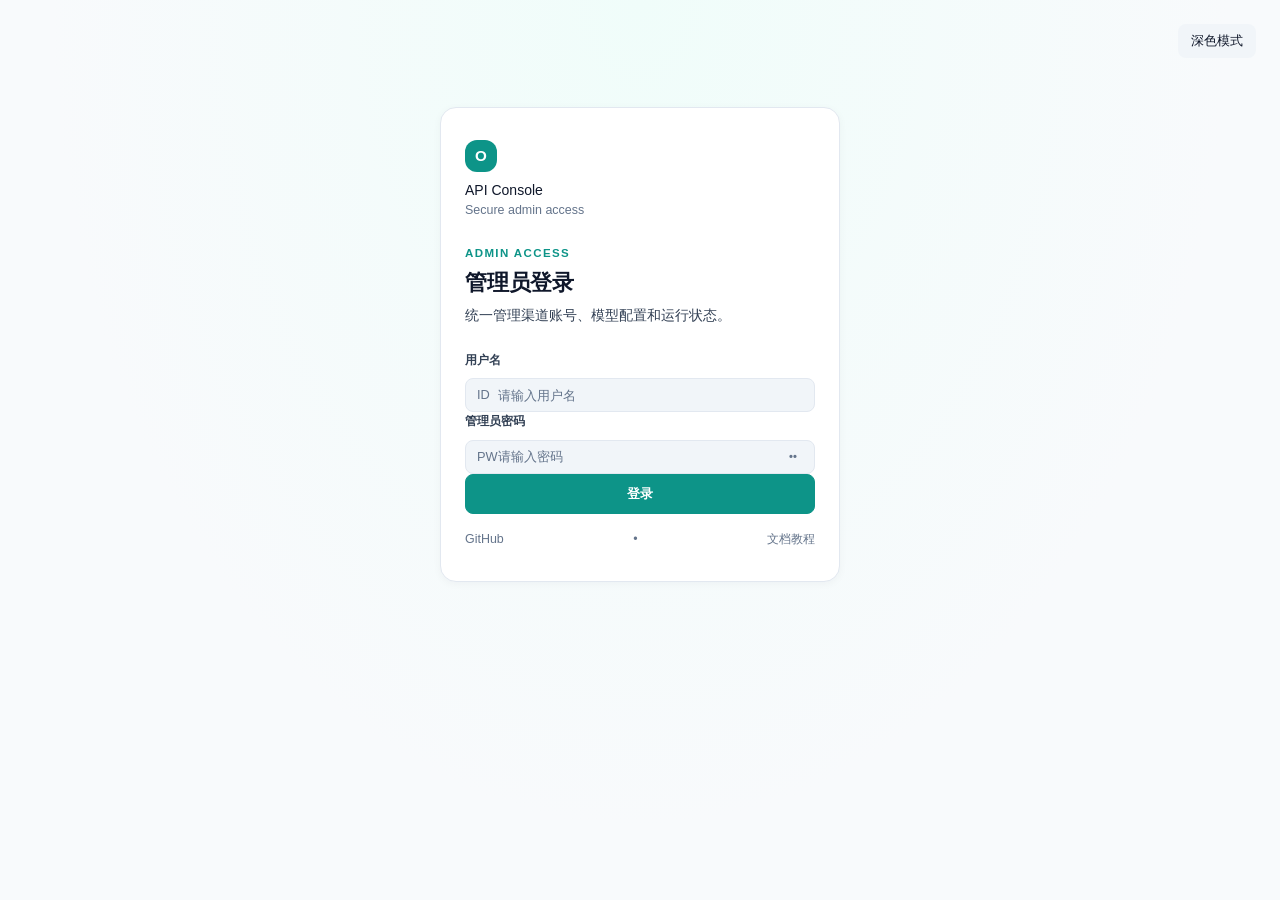
==== commit b912cb66: "feat: simplify admin frontend and add online system upgrades" ====
--- a/web/static/login.html
+++ b/web/static/login.html
@@ -3,18 +3,13 @@
 <head>
     <meta charset="UTF-8">
     <meta name="viewport" content="width=device-width, initial-scale=1.0">
-    <title>管理登录 - CodeFreeMax</title>
+    <title>管理登录 - API Console</title>
+    <script src="js/theme.js?v=__ASSET_VERSION__"></script>
     <!-- Use the refined main.css -->
-    <link rel="stylesheet" href="css/main.css?v=20260912-ui1">
+    <link rel="stylesheet" href="css/main.css?v=__ASSET_VERSION__">
 </head>
 <body class="login-body">
-    <!-- Ambient Background -->
-    <div class="ambient-bg">
-        <div class="blob blob-1"></div>
-        <div class="blob blob-2"></div>
-        <div class="grid-orbit"></div>
-    </div>
-
+    <button class="btn login-theme-toggle" type="button" data-theme-toggle><span data-theme-label>深色模式</span></button>
     <div class="login-card">
         <div class="login-brand">
             <div class="logo">O</div>
@@ -57,7 +52,7 @@
         <div class="login-links">
             <a href="https://github.com/zhangdailin/Orchids-2api" target="_blank">GitHub</a>
             <span>•</span>
-            <a href="#">文档教程</a>
+            <a href="https://github.com/zhangdailin/Orchids-2api#文档" target="_blank">文档教程</a>
         </div>
     </div>
 
@@ -66,12 +61,6 @@
         <span class="toast-mark">ER</span>
         <span id="toastMessage">登录失败，请检查账号密码</span>
     </div>
-
-    <style>
-        /* Inline quick spinner animation if not in main.css yet, though logic suggests main.css covers most things.
-           Adding specific spinner keyframes just in case */
-        @keyframes spin { to { transform: rotate(360deg); } }
-    </style>
 
     <script>
         const form = document.getElementById('loginForm');
--- a/web/static/css/main.css
+++ b/web/static/css/main.css
@@ -1,98 +1,53 @@
-/* =============================================================================
-   Warp Admin Console — design system
-   =============================================================================
-
-   This file is the ONLY global stylesheet. It replaced three stacked theme
-   generations (dark indigo, dark lime, light Grok2API refresh) that overrode each
-   other and left 122 class names with no definition at all — which is why the
-   console read as several design drafts stapled together.
-
-   Rules for extending it:
-
-   1. Use the tokens. A raw hex value or rgba() in a component rule is a bug
-      unless it is a shadow or a translucent state overlay.
-   2. One component, one definition. Later sections do not patch earlier ones.
-   3. Text colour comes from --text-* only. --text-muted still has a 4.6:1
-      contrast ratio on --surface-1; never use it below 12px.
-   4. Page-specific rules go in that page's stylesheet (ops.css, accounts.css,
-      models.css, config.css, tutorial.css), never here.
-   5. Layout primitives in this file: .page, .page-head, .toolbar, .card, .kpi,
-      .data-table, .badge, .btn, .drawer, .empty-state, .skeleton.
-
-   Sections: 1 tokens · 2 reset · 3 shell · 4 page head · 5 buttons · 6 forms
-   7 surfaces · 8 metrics · 9 tables · 10 badges · 11 tabs · 12 overlays
-   13 states · 14 login · 15 docs · 16 utilities · 17 responsive
-   ============================================================================= */
-
-/* -----------------------------------------------------------------------------
-   1. Tokens
-   -------------------------------------------------------------------------- */
+/* API Console: main.css */
+.responsive-table td { overflow-wrap: anywhere; }
+@media (max-width: 640px) {
+  .table-wrap:has(.responsive-table) { overflow: visible; }
+  .responsive-table, .table-wrap .responsive-table { display: block; width: 100%; min-width: 0; table-layout: auto; }
+  .responsive-table thead { position: absolute; width: 1px; height: 1px; overflow: hidden; clip-path: inset(50%); }
+  .responsive-table tbody { display: grid; gap: var(--space-3); }
+  .responsive-table tbody tr { display: grid; grid-template-columns: repeat(2, minmax(0, 1fr)); padding: var(--space-4); border: 1px solid var(--border-color); border-radius: var(--radius-lg); background: var(--surface-1); }
+  .table-wrap .responsive-table tbody td, .responsive-table tbody td { display: flex; flex-direction: column; gap: var(--space-1); width: auto; min-width: 0; max-width: none; padding: var(--space-2); border: 0; white-space: normal; text-align: left; align-items: flex-start; }
+  .responsive-table td::before { content: attr(data-label); color: var(--text-muted); font-size: 0.74rem; }
+  .responsive-table td[data-label=""]::before { display: none; }
+  .responsive-table .col-token, .responsive-table .col-model, .responsive-table .col-actions, .responsive-table td[data-label="Token"], .responsive-table td[data-label="访问策略"], .responsive-table td[data-label="操作"] { grid-column: 1 / -1; }
+}
 :root {
-  color-scheme: dark;
-
-  /* Surfaces, from the page background up to a raised popover. */
-  --bg-app: #0b0e14;
-  --bg-body: #0b0e14;
-  --surface-1: #121722;
-  --surface-2: #171d2b;
-  --surface-3: #1e2634;
-  --bg-surface: var(--surface-1);
-  --bg-surface-hover: var(--surface-2);
-  --bg-elevated: var(--surface-3);
-  --bg-inset: rgba(0, 0, 0, 0.28);
-  --bg-sidebar: #0e131c;
-
-  /* Text. --text-soft is the lowest tone allowed for body copy; --text-faint is
-     reserved for identifiers and stays above a 4.5:1 contrast ratio on
-     --surface-1 so even the smallest labels remain readable. */
-  --text-main: #eef2f8;
-  --text-soft: #c3cddd;
-  --text-secondary: #9aa7bd;
-  --text-muted: #8593ab;
-  --text-faint: #7d8aa1;
-  --text-on-accent: #10130f;
-
-  /* Brand. Warp's amber, used only for the primary action, focus and active nav. */
-  --accent: #ffb257;
-  --accent-strong: #ff9f2e;
-  --accent-soft: rgba(255, 178, 87, 0.14);
-  --accent-line: rgba(255, 178, 87, 0.45);
-  --primary: var(--accent);
-  --primary-hover: var(--accent-strong);
-  --primary-light: var(--accent-soft);
-  --primary-glow: rgba(255, 178, 87, 0.22);
-
-  /* Semantic states. Every badge, pill and chart series draws from these. */
-  --ok: #4ade9b;
-  --ok-soft: rgba(74, 222, 155, 0.14);
-  --warn: #f5c264;
-  --warn-soft: rgba(245, 194, 100, 0.14);
-  --bad: #fb7185;
-  --bad-soft: rgba(251, 113, 133, 0.14);
-  --info: #6cb6ff;
-  --info-soft: rgba(108, 182, 255, 0.14);
-  --idle: #8f9cb3;
-  --idle-soft: rgba(143, 156, 179, 0.14);
-
-  /* Legacy aliases kept so page stylesheets and inline styles keep resolving. */
-  --accent-purple: #a78bfa;
-  --accent-pink: #f0a6bd;
-  --accent-cyan: #5eead4;
-  --accent-blue: var(--info);
+  color-scheme: light;
+  --bg-app: #f8fafc;
+  --surface-1: #ffffff;
+  --surface-2: #f1f5f9;
+  --surface-3: #e2e8f0;
+  --bg-inset: #f1f5f9;
+  --bg-sidebar: #ffffff;
+  --text-main: #0f172a;
+  --text-soft: #334155;
+  --text-secondary: #475569;
+  --text-muted: #64748b;
+  --text-faint: #64748b;
+  --text-on-accent: #ffffff;
+  --accent: #0d9488;
+  --accent-strong: #0f766e;
+  --accent-soft: #f0fdfa;
+  --accent-line: #99f6e4;
+  --ok: #15803d;
+  --ok-soft: #f0fdf4;
+  --warn: #a16207;
+  --warn-soft: #fffbeb;
+  --bad: #be123c;
+  --bad-soft: #fff1f2;
+  --info: #2563eb;
+  --info-soft: #eff6ff;
+  --idle: #64748b;
+  --idle-soft: #f1f5f9;
+  --accent-purple: #7c3aed;
   --accent-green: var(--ok);
-  --accent-orange: var(--accent);
-  --accent-red: var(--bad);
-
-  --border-color: rgba(148, 163, 184, 0.16);
-  --border-strong: rgba(148, 163, 184, 0.28);
-  --border-highlight: rgba(255, 178, 87, 0.35);
-
-  --shadow-sm: 0 1px 2px rgba(0, 0, 0, 0.35);
-  --shadow-md: 0 6px 20px rgba(3, 6, 12, 0.45);
-  --shadow-lg: 0 24px 60px rgba(3, 6, 12, 0.6);
-  --shadow-glow: 0 0 0 3px rgba(255, 178, 87, 0.18);
-
-  /* 4px spacing scale. Every gap, padding and margin uses a step. */
+  --border-color: #e2e8f0;
+  --border-strong: #cbd5e1;
+  --shadow-md: 0 2px 8px rgba(15, 23, 42, 0.04);
+  --shadow-lg: 0 20px 60px rgba(15, 23, 42, 0.12);
+  --shadow-glow: 0 0 0 3px rgba(20, 184, 166, 0.16);
+
+
   --space-1: 4px;
   --space-2: 8px;
   --space-3: 12px;
@@ -102,24 +57,24 @@
   --space-8: 32px;
   --space-10: 40px;
 
-  /* Three radii only: controls, containers, pills. */
-  --radius-sm: 6px;
-  --radius-md: 10px;
-  --radius-lg: 14px;
+
+  --radius-sm: 8px;
+  --radius-md: 12px;
+  --radius-lg: 16px;
   --radius-pill: 999px;
-  --radius-xs: var(--radius-sm);
-  --radius-xl: var(--radius-lg);
-
-  /* One control height for every button, input and select. */
+
+
   --control-h: 34px;
   --control-h-sm: 28px;
   --control-h-lg: 40px;
 
-  --sidebar-w: 248px;
-  --content-max: 1440px;
-  --table-row-h: 42px;
-
-  --font-sans: 'Outfit', 'Geist Sans', -apple-system, BlinkMacSystemFont, 'Segoe UI', 'PingFang SC', 'Microsoft YaHei', sans-serif;
+
+  --sidebar-w: clamp(248px, calc(3.6vw + 196px), 288px);
+
+
+  --content-max: min(3200px, calc(100% - var(--sidebar-w)));
+
+  --font-sans: -apple-system, BlinkMacSystemFont, 'Segoe UI', 'PingFang SC', 'Microsoft YaHei', sans-serif;
   --font-mono: ui-monospace, SFMono-Regular, 'JetBrains Mono', 'Cascadia Mono', Consolas, monospace;
 
   --transition: 140ms ease;
@@ -130,9 +85,70 @@
   --z-toast: 100;
 }
 
-/* -----------------------------------------------------------------------------
-   2. Reset & base
-   -------------------------------------------------------------------------- */
+:root[data-theme="dark"] {
+  color-scheme: dark;
+  --bg-app: #0f172a;
+  --surface-1: #182235;
+  --surface-2: #1e293b;
+  --surface-3: #334155;
+  --bg-inset: #111c2e;
+  --bg-sidebar: #131d30;
+  --text-main: #f1f5f9;
+  --text-soft: #cbd5e1;
+  --text-secondary: #a8b7cb;
+  --text-muted: #94a3b8;
+  --text-faint: #94a3b8;
+  --accent: #2dd4bf;
+  --accent-strong: #5eead4;
+  --accent-soft: rgba(45, 212, 191, 0.12);
+  --accent-line: rgba(45, 212, 191, 0.3);
+  --text-on-accent: #042f2e;
+  --ok: #4ade80;
+  --ok-soft: rgba(74, 222, 128, 0.12);
+  --warn: #fbbf24;
+  --warn-soft: rgba(251, 191, 36, 0.12);
+  --bad: #fb7185;
+  --bad-soft: rgba(251, 113, 133, 0.12);
+  --info: #60a5fa;
+  --info-soft: rgba(96, 165, 250, 0.12);
+  --idle: #94a3b8;
+  --idle-soft: rgba(148, 163, 184, 0.12);
+  --accent-purple: #c4b5fd;
+  --border-color: #2a374b;
+  --border-strong: #40516b;
+  --shadow-md: 0 2px 8px rgba(0, 0, 0, 0.12);
+  --shadow-lg: 0 20px 60px rgba(0, 0, 0, 0.3);
+}
+
+@media (min-width: 901px) {
+:root.sidebar-collapsed { --sidebar-w: 72px; }
+
+.sidebar-collapsed .sidebar-brand-text,
+.sidebar-collapsed .sidebar-link > span:last-child,
+.sidebar-collapsed .sidebar-footer-stats,
+.sidebar-collapsed .sidebar-tool-label,
+.sidebar-collapsed .sidebar-logout > span:last-child { display: none; }
+
+.sidebar-collapsed .sidebar-header,
+.sidebar-collapsed .sidebar-link { justify-content: center; }
+
+.sidebar-collapsed .sidebar-tools { grid-template-columns: 1fr; }
+}
+
+.sidebar-tools { display: grid; grid-template-columns: 1fr auto; gap: 8px; margin-bottom: 12px; }
+
+.sidebar-tools .btn { min-width: 0; gap: 8px; }
+
+.sidebar-tool-icon { font-size: 18px; line-height: 1; }
+
+.mobile-theme-toggle { margin-left: auto; }
+
+.login-theme-toggle { position: fixed; top: 24px; right: 24px; }
+
+@media (max-width: 900px) {
+[data-sidebar-collapse] { display: none; }
+}
+
 *,
 *::before,
 *::after {
@@ -142,6 +158,10 @@
 * {
   margin: 0;
   padding: 0;
+}
+
+[hidden] {
+  display: none !important;
 }
 
 html {
@@ -174,16 +194,22 @@
 }
 
 h1 { font-size: 1.35rem; }
+
 h2 { font-size: 1rem; }
+
 h3 { font-size: 0.94rem; }
 
 p { color: var(--text-soft); }
 
-ul, ol { list-style: none; }
-
-img, svg { display: block; max-width: 100%; }
-
-code, pre, .token-text, .key-display {
+ul,
+ol { list-style: none; }
+
+img,
+svg { display: block; max-width: 100%; }
+
+code,
+pre,
+.key-display {
   font-family: var(--font-mono);
 }
 
@@ -198,29 +224,23 @@
 }
 
 ::-webkit-scrollbar { width: 10px; height: 10px; }
+
 ::-webkit-scrollbar-track { background: transparent; }
+
 ::-webkit-scrollbar-thumb {
   background: rgba(148, 163, 184, 0.28);
   border: 3px solid transparent;
   background-clip: content-box;
   border-radius: var(--radius-pill);
 }
+
 ::-webkit-scrollbar-thumb:hover { background: rgba(148, 163, 184, 0.45); background-clip: content-box; }
 
-/* Decorative layers from the first theme generation: retired, kept as no-ops so
-   stale markup cannot resurrect them. */
 body::before,
-.ambient-bg,
-.blob,
-.blob-1,
-.blob-2,
-.grid-orbit {
+.blob {
   display: none !important;
 }
 
-/* -----------------------------------------------------------------------------
-   3. Shell: sidebar + content column
-   -------------------------------------------------------------------------- */
 .sidebar {
   position: fixed;
   inset: 0 auto 0 0;
@@ -248,7 +268,7 @@
   width: 32px;
   height: 32px;
   border-radius: var(--radius-md);
-  background: linear-gradient(140deg, var(--accent), #d97706);
+  background: var(--accent);
   color: var(--text-on-accent);
   font-weight: 800;
   font-size: 0.95rem;
@@ -257,7 +277,6 @@
 .sidebar-brand-text { min-width: 0; }
 
 .sidebar-header .title,
-.sidebar-title,
 .mobile-topbar-brand .title {
   color: var(--text-main);
   font-size: 0.95rem;
@@ -284,7 +303,7 @@
   display: flex;
   align-items: center;
   gap: var(--space-3);
-  padding: 8px 10px;
+  padding: 11px 12px;
   border-radius: var(--radius-sm);
   color: var(--text-secondary);
   font-size: 0.86rem;
@@ -350,32 +369,18 @@
 }
 
 .footer-stat-label { color: var(--text-muted); font-size: 0.7rem; }
+
 .footer-stat-value { font-variant-numeric: tabular-nums; font-size: 0.95rem; font-weight: 650; }
+
 .footer-stat-value.normal { color: var(--ok); }
+
 .footer-stat-value.abnormal { color: var(--bad); }
-
-/* Which build rendered this page. Small, but the first thing to check when the
-   console looks outdated. */
-.sidebar-build {
-  margin: 0 0 var(--space-3);
-  color: var(--text-faint);
-  font-family: var(--font-mono);
-  font-size: 0.68rem;
-  word-break: break-all;
-}
 
 .sidebar-logout {
   width: 100%;
   justify-content: center;
 }
 
-.sidebar-actions,
-.sidebar-list,
-.sidebar-toggle,
-.sidebar-expand-btn,
-.sidebar-action-btn { display: none; }
-
-/* Small screens: the sidebar becomes a drawer behind the top bar. */
 .mobile-topbar {
   display: none;
   position: fixed;
@@ -385,7 +390,7 @@
   gap: var(--space-3);
   height: 56px;
   padding: 0 var(--space-4);
-  background: rgba(11, 14, 20, 0.92);
+  background: var(--bg-sidebar);
   border-bottom: 1px solid var(--border-color);
   backdrop-filter: blur(12px);
 }
@@ -394,7 +399,7 @@
 
 .mobile-menu-btn {
   display: grid;
-  gap: 4px;
+  gap: var(--space-1);
   width: 36px;
   height: 36px;
   padding: 9px;
@@ -415,11 +420,7 @@
   display: none;
   position: fixed;
   inset: 0;
-  /* The backdrop belongs to the sidebar, so it sits just under it — the same rule the
-     log detail panel's backdrop follows. It used to share --z-overlay with the mobile
-     top bar (70), which put it ABOVE the open drawer (60): every tap meant for a nav
-     link landed on the backdrop, which closed the drawer instead of navigating, so the
-     drawer was a dead end on a phone. */
+
   z-index: calc(var(--z-sidebar) - 1);
   background: rgba(3, 6, 12, 0.6);
 }
@@ -436,9 +437,6 @@
   animation: none;
 }
 
-/* -----------------------------------------------------------------------------
-   4. Page head & toolbar
-   -------------------------------------------------------------------------- */
 .header-section {
   display: flex;
   flex-wrap: wrap;
@@ -448,16 +446,12 @@
   margin-bottom: var(--space-5);
 }
 
-/* The title block never shrinks below its text: a page title that wraps to two
-   lines ("运维总 / 览") was the symptom of a two-column head with no basis. */
-.header-section > div:first-child,
-.page-head-text {
+.header-section > div:first-child {
   flex: 0 1 auto;
   min-width: max-content;
 }
 
-.header-section h1,
-.page-title {
+.header-section h1 {
   margin-bottom: var(--space-1);
   font-size: 1.5rem;
   font-weight: 700;
@@ -480,35 +474,6 @@
   margin-left: auto;
 }
 
-.toolbar {
-  display: flex;
-  flex-wrap: wrap;
-  align-items: center;
-  gap: var(--space-3);
-  margin-bottom: var(--space-4);
-  padding: var(--space-3) var(--space-4);
-  border: 1px solid var(--border-color);
-  border-radius: var(--radius-md);
-  background: var(--surface-1);
-}
-
-.toolbar-actions {
-  display: flex;
-  flex-wrap: wrap;
-  align-items: center;
-  gap: var(--space-2);
-  margin-left: auto;
-}
-
-.toolbar-actions-spread { justify-content: space-between; }
-.toolbar-compact { padding: var(--space-2) var(--space-3); }
-.toolbar-divider { width: 1px; height: 22px; background: var(--border-color); }
-.toolbar-group { display: flex; align-items: center; gap: var(--space-2); }
-.toolbar-spacer { flex: 1 1 auto; }
-
-/* -----------------------------------------------------------------------------
-   5. Buttons
-   -------------------------------------------------------------------------- */
 .btn,
 .btn-primary,
 .btn-secondary,
@@ -519,16 +484,7 @@
 .btn-save,
 .btn-page,
 .btn-icon,
-.icon-btn,
 .action-icon,
-.ops-refresh,
-.ops-chip,
-.chip,
-.send-btn,
-.models-primary-action,
-.models-refresh-action,
-.models-action-btn,
-.capability-action,
 .panel-close-btn {
   display: inline-flex;
   align-items: center;
@@ -554,10 +510,7 @@
 .btn-outline:hover,
 .btn-neutral:hover,
 .btn-icon:hover,
-.icon-btn:hover,
 .action-icon:hover,
-.models-action-btn:hover,
-.capability-action:hover,
 .panel-close-btn:hover {
   background: var(--surface-3);
   border-color: var(--border-strong);
@@ -571,10 +524,7 @@
 }
 
 .btn-primary,
-.btn-save,
-.send-btn,
-.models-primary-action,
-.models-refresh-action {
+.btn-save {
   background: var(--accent);
   border-color: var(--accent);
   color: var(--text-on-accent);
@@ -582,10 +532,7 @@
 }
 
 .btn-primary:hover,
-.btn-save:hover,
-.send-btn:hover,
-.models-primary-action:hover,
-.models-refresh-action:hover {
+.btn-save:hover {
   background: var(--accent-strong);
   border-color: var(--accent-strong);
   color: var(--text-on-accent);
@@ -599,17 +546,15 @@
 
 .btn-neutral { background: var(--surface-3); }
 
-.btn-danger,
-.models-action-btn-danger {
+.btn-danger {
   background: var(--bad-soft);
   border-color: rgba(251, 113, 133, 0.4);
   color: var(--bad);
 }
 
-.btn-danger:hover,
-.models-action-btn-danger:hover {
+.btn-danger:hover {
   background: rgba(251, 113, 133, 0.22);
-  color: #ffd6de;
+  color: var(--bad);
 }
 
 .btn-danger-outline {
@@ -618,19 +563,9 @@
   color: var(--bad);
 }
 
-.btn-xs,
-.models-action-btn.mobile-only {
-  height: 24px;
-  padding: 0 var(--space-2);
-  font-size: 0.72rem;
-}
-
 .btn-sm { height: var(--control-h-sm); padding: 0 var(--space-2); font-size: 0.78rem; }
-.btn-lg { height: var(--control-h-lg); padding: 0 var(--space-5); font-size: 0.9rem; }
-
-/* Square icon button: 34x34 with a single glyph. */
+
 .btn-icon,
-.icon-btn,
 .action-icon,
 .panel-close-btn {
   width: var(--control-h);
@@ -642,12 +577,8 @@
 
 .panel-close-btn { width: var(--control-h-sm); height: var(--control-h-sm); }
 
-/* Segmented control: time ranges, tabs and log kinds. */
-.ops-chip,
-.chip,
 .btn-page,
 .tab-item,
-.logs-tab,
 .filter-tabs .tab-item {
   height: var(--control-h-sm);
   padding: 0 var(--space-3);
@@ -659,21 +590,15 @@
   font-weight: 550;
 }
 
-.ops-chip:hover,
-.chip:hover,
 .btn-page:hover,
-.tab-item:hover,
-.logs-tab:hover {
+.tab-item:hover {
   border-color: var(--border-strong);
   color: var(--text-main);
   background: var(--surface-2);
 }
 
-.ops-chip.is-active,
-.chip.is-active,
 .tab-item.active,
 .tab-item.is-active,
-.logs-tab.is-active,
 .btn-page-current {
   background: var(--accent-soft);
   border-color: var(--accent-line);
@@ -683,14 +608,10 @@
 
 .btn-page-current { cursor: default; }
 
-/* -----------------------------------------------------------------------------
-   6. Forms
-   -------------------------------------------------------------------------- */
 input,
 select,
 textarea,
-.form-input,
-.form-control {
+.form-input {
   width: 100%;
   min-height: var(--control-h);
   padding: 0 var(--space-3);
@@ -724,8 +645,7 @@
 
 input:disabled,
 select:disabled,
-textarea:disabled,
-.is-unavailable input {
+textarea:disabled {
   opacity: 0.55;
   cursor: not-allowed;
 }
@@ -756,8 +676,7 @@
 
 .row-checkbox { vertical-align: middle; }
 
-input[type="range"],
-.range-input {
+input[type="range"] {
   min-height: 0;
   padding: 0;
   border: 0;
@@ -769,16 +688,12 @@
   min-width: 108px;
   min-height: var(--control-h-sm);
   font-size: 0.78rem;
-}
-
-.form-group,
-.field,
-.config-field { display: flex; flex-direction: column; gap: var(--space-2); }
-
-.form-label,
-.field-label,
-.config-key-label,
-.models-section-label {
+  width: auto;
+}
+
+.form-group { display: flex; flex-direction: column; gap: var(--space-2); }
+
+.form-label {
   display: flex;
   align-items: center;
   gap: var(--space-2);
@@ -787,20 +702,11 @@
   font-weight: 600;
 }
 
-.form-row,
-.field-row {
+.form-row {
   display: grid;
   grid-template-columns: minmax(160px, 240px) minmax(0, 1fr);
   gap: var(--space-4);
   align-items: start;
-}
-
-.helper-text,
-.form-hint,
-.field-hint {
-  color: var(--text-muted);
-  font-size: 0.75rem;
-  line-height: 1.6;
 }
 
 .input-wrapper {
@@ -821,14 +727,7 @@
 
 .input-wrapper .input-icon ~ input { padding-left: var(--space-8); }
 
-.input-actions {
-  display: flex;
-  align-items: center;
-  gap: var(--space-2);
-}
-
-.password-toggle,
-.key-toggle {
+.password-toggle {
   position: absolute;
   right: var(--space-2);
   display: grid;
@@ -843,10 +742,8 @@
   cursor: pointer;
 }
 
-.password-toggle:hover,
-.key-toggle:hover { color: var(--text-main); background: var(--surface-2); }
-
-/* Switch. The JS toggles `.toggle.active` and keeps the native checkbox hidden. */
+.password-toggle:hover { color: var(--text-main); background: var(--surface-2); }
+
 .toggle {
   position: relative;
   display: inline-flex;
@@ -872,25 +769,17 @@
   transition: transform var(--transition), background var(--transition);
 }
 
+.toggle.active .toggle-slider {
+  transform: translateX(16px);
+  background: var(--text-on-accent);
+}
+
+.toggle:has(input:checked),
 .toggle.active {
   background: var(--accent);
   border-color: var(--accent);
 }
 
-.toggle.active .toggle-slider {
-  transform: translateX(16px);
-  background: var(--text-on-accent);
-}
-
-/* Belt and braces: a switch whose checkbox is checked reads as ON even if the page
-   forgot to mirror the state onto the label. The models table did exactly that —
-   the box was checked and the switch still looked off, which is how a 启用 toggle
-   came to look disabled. */
-.toggle:has(input:checked) {
-  background: var(--accent);
-  border-color: var(--accent);
-}
-
 .toggle:has(input:checked) .toggle-slider {
   transform: translateX(16px);
   background: var(--text-on-accent);
@@ -898,7 +787,6 @@
 
 .toggle input { position: absolute; opacity: 0; pointer-events: none; }
 
-/* Advanced / collapsed blocks: a control that hides rarely used fields. */
 .advanced-settings {
   border: 1px solid var(--border-color);
   border-radius: var(--radius-md);
@@ -906,8 +794,7 @@
   overflow: hidden;
 }
 
-.advanced-settings > summary,
-details.collapsible > summary {
+.advanced-settings > summary {
   padding: var(--space-3) var(--space-4);
   color: var(--text-soft);
   font-size: 0.8rem;
@@ -930,42 +817,18 @@
 
 .advanced-settings .advanced-body { padding: var(--space-4); }
 
-.collapsed { display: none; }
-.section-hidden { display: none; }
-
-/* -----------------------------------------------------------------------------
-   7. Surfaces: cards, panels, sections
-   -------------------------------------------------------------------------- */
 .content-card,
-.card,
-.dr-card,
-.ops-card,
-.models-filter-panel,
-.models-results-card,
-.grok-panel,
-.settings-panel,
-.estimate-panel,
 .doc-callout,
-.doc-table-wrap,
-.config-key-card,
-.cache-list,
-.task-list {
+.doc-table-wrap {
   border: 1px solid var(--border-color);
   border-radius: var(--radius-lg);
   background: var(--surface-1);
   box-shadow: none;
 }
 
-.card,
-.content-card,
-.models-results-card { overflow: hidden; }
-
-.card-head,
-.section-head,
-.models-results-head,
-.models-filter-top,
-.config-key-head,
-.settings-panel-head {
+.content-card { overflow: hidden; }
+
+.card-head {
   display: flex;
   flex-wrap: wrap;
   align-items: center;
@@ -975,75 +838,14 @@
   border-bottom: 1px solid var(--border-color);
 }
 
-.card-head h2,
-.section-title,
-.config-section,
-.settings-panel-title,
-.models-section-label {
+.card-head h2 {
   font-size: 0.92rem;
   font-weight: 650;
 }
 
-.card-body,
-.section-body,
-.settings-panel-body { padding: var(--space-4) var(--space-5); }
-
-.card-title,
-.doc-title {
-  font-size: 0.98rem;
-  font-weight: 650;
-}
-
-/* Tinted stat icon for the two account KPIs that carry their own meaning. */
 .stat-icon.total { background: var(--info-soft); color: var(--info); }
+
 .stat-icon.selected { background: rgba(167, 139, 250, 0.14); color: var(--accent-purple); }
-
-.settings-panel-spaced { margin-top: var(--space-5); }
-
-.settings-panel-foot {
-  display: flex;
-  flex-wrap: wrap;
-  align-items: center;
-  justify-content: space-between;
-  gap: var(--space-3);
-  margin-top: var(--space-4);
-}
-
-/* The save bar that closes a settings panel. On the config page this is the
-   sticky .sticky-actions bar instead. */
-.save-footer {
-  display: flex;
-  justify-content: flex-end;
-  padding: var(--space-4) var(--space-5);
-  border-top: 1px solid var(--border-color);
-  background: var(--surface-1);
-}
-
-.config-section-shell { padding: var(--space-5); }
-.config-subsection { margin-top: var(--space-3); }
-.config-grid { display: grid; gap: var(--space-5); }
-.config-grid-two { grid-template-columns: repeat(2, minmax(0, 1fr)); }
-.config-grid-gap-sm { gap: var(--space-4); }
-
-.estimate-card-green { border-color: rgba(74, 222, 155, 0.28); background: var(--ok-soft); }
-.estimate-card-blue { border-color: rgba(108, 182, 255, 0.28); background: var(--info-soft); }
-.estimate-card-purple { border-color: rgba(167, 139, 250, 0.28); background: rgba(167, 139, 250, 0.08); }
-
-.estimate-meta {
-  display: flex;
-  flex-wrap: wrap;
-  justify-content: space-between;
-  gap: var(--space-3);
-  margin-top: var(--space-2);
-  color: var(--text-muted);
-  font-size: 0.74rem;
-}
-
-.doc-callout-inline {
-  display: flex;
-  align-items: flex-start;
-  gap: var(--space-3);
-}
 
 .modal-close {
   display: grid;
@@ -1062,50 +864,12 @@
 .modal-close:hover { background: var(--surface-3); color: var(--text-main); }
 
 .hint,
-.card-hint,
-.helper,
-.ops-hint,
-.meta-text,
-.meta-text-xs {
+.helper-text {
   color: var(--text-muted);
   font-size: 0.75rem;
   line-height: 1.6;
 }
 
-.section-head { border-bottom: 0; padding-bottom: 0; }
-
-/* Settings blocks: label on the left, control on the right, one row per knob. */
-.settings-block,
-.function-settings-block {
-  border: 1px solid var(--border-color);
-  border-radius: var(--radius-md);
-  background: var(--surface-2);
-  padding: var(--space-4);
-}
-
-.settings-block-full { grid-column: 1 / -1; }
-
-.settings-block-head,
-.function-header-row {
-  display: flex;
-  align-items: center;
-  justify-content: space-between;
-  gap: var(--space-3);
-  margin-bottom: var(--space-3);
-}
-
-.settings-block-title,
-.function-title { font-size: 0.86rem; font-weight: 650; }
-
-.settings-grid,
-.function-stack {
-  display: grid;
-  gap: var(--space-3);
-}
-
-/* -----------------------------------------------------------------------------
-   8. Metrics & stats
-   -------------------------------------------------------------------------- */
 .stats-grid {
   display: grid;
   grid-template-columns: repeat(auto-fit, minmax(200px, 1fr));
@@ -1113,8 +877,7 @@
   margin-bottom: var(--space-5);
 }
 
-.stat-card,
-.kpi {
+.stat-card {
   display: flex;
   align-items: flex-end;
   justify-content: space-between;
@@ -1127,37 +890,29 @@
 }
 
 .stat-card::after { content: none; }
-.stat-card { background: var(--surface-1); }
-
-.stat-info {
+
+.stat-info,
+.form-row-control {
   display: flex;
   flex-direction: column;
   gap: var(--space-2);
   min-width: 0;
 }
 
-.stat-info .label,
-.kpi .label {
+.stat-info .label {
   color: var(--text-muted);
   font-size: 0.74rem;
   font-weight: 550;
   letter-spacing: 0.01em;
 }
 
-.stat-info .value,
-.kpi .value {
+.stat-info .value {
   color: var(--text-main);
   font-size: 1.6rem;
   font-weight: 700;
   font-variant-numeric: tabular-nums;
   letter-spacing: -0.02em;
   line-height: 1.1;
-}
-
-.stat-info .note,
-.kpi .note {
-  color: var(--text-muted);
-  font-size: 0.72rem;
 }
 
 .stat-icon {
@@ -1184,96 +939,25 @@
 }
 
 .metric-positive { color: var(--ok); }
+
 .metric-negative { color: var(--bad); }
+
 .metric-accent { color: var(--accent); }
 
-.meta-grid {
-  display: grid;
-  grid-template-columns: repeat(auto-fit, minmax(140px, 1fr));
-  gap: var(--space-3);
-}
-
-.meta-item { display: flex; flex-direction: column; gap: 2px; }
-.meta-label { color: var(--text-muted); font-size: 0.72rem; }
-.meta-value { color: var(--text-main); font-size: 0.84rem; font-variant-numeric: tabular-nums; }
-
-.estimate-grid {
-  display: grid;
-  grid-template-columns: repeat(auto-fit, minmax(180px, 1fr));
-  gap: var(--space-3);
-}
-
-.estimate-card {
-  padding: var(--space-4);
-  border: 1px solid var(--border-color);
-  border-radius: var(--radius-md);
-  background: var(--surface-2);
-}
-
-.estimate-title,
-.estimate-caption { color: var(--text-muted); font-size: 0.74rem; }
-.estimate-value { font-size: 1.3rem; font-weight: 700; font-variant-numeric: tabular-nums; }
-.estimate-value-blue { color: var(--info); }
-.estimate-value-green { color: var(--ok); }
-.estimate-value-purple { color: var(--accent-purple); }
-
-.progress-wrap,
-.progress-wrap-spaced {
-  position: relative;
-  width: 100%;
-  height: 6px;
-  border-radius: var(--radius-pill);
-  background: var(--bg-inset);
-  overflow: hidden;
-}
-
-.progress-wrap-spaced { margin-top: var(--space-2); }
-
-.progress-bar,
-.progress-fill {
-  height: 100%;
-  border-radius: var(--radius-pill);
-  background: var(--accent);
-  transition: width var(--transition);
-}
-
-.progress-meta {
-  display: flex;
-  justify-content: space-between;
-  margin-top: var(--space-1);
-  color: var(--text-muted);
-  font-size: 0.72rem;
-}
-
-/* -----------------------------------------------------------------------------
-   9. Tables
-   -------------------------------------------------------------------------- */
 .table-wrap,
-.models-table-wrap,
-.ops-table-wrap,
-.doc-table-wrap,
-.logs-list-wrap {
+.doc-table-wrap {
   width: 100%;
   overflow-x: auto;
 }
 
-table,
-.table,
-.data-table,
-.models-table,
-.ops-table,
-.logs-table {
+table {
   width: 100%;
   border-collapse: separate;
   border-spacing: 0;
   font-size: 0.83rem;
 }
 
-table thead th,
-.data-table thead th,
-.models-table thead th,
-.ops-table thead th,
-.logs-table thead th {
+table thead th {
   position: sticky;
   top: 0;
   z-index: 2;
@@ -1287,53 +971,35 @@
   white-space: nowrap;
 }
 
-table tbody td,
-.data-table tbody td,
-.models-table tbody td,
-.ops-table tbody td,
-.logs-table tbody td {
+table tbody td {
   padding: var(--space-3) var(--space-4);
   border-bottom: 1px solid var(--border-color);
   color: var(--text-soft);
   vertical-align: middle;
 }
 
-table tbody tr:hover td,
-.data-table tbody tr:hover td { background: var(--surface-2); }
+table tbody tr:hover td { background: var(--surface-2); }
 
 table tbody tr:last-child td { border-bottom: 0; }
 
-.data-table tbody tr.is-selected td,
-.logs-table tbody tr.is-selected td { background: var(--accent-soft); }
-
-.data-table tbody tr.is-group td {
-  background: var(--surface-2);
-  color: var(--text-main);
-  font-weight: 650;
-}
-
-.data-table tbody tr.is-child td:first-child { padding-left: var(--space-8); }
-.data-table tbody tr.is-child td { color: var(--text-secondary); }
-
-.table-empty-cell,
-.table-empty {
+.table-empty-cell {
   padding: var(--space-8) var(--space-4);
   color: var(--text-muted);
   text-align: center;
 }
 
-.table-checkbox-cell,
 .col-check { width: 40px; text-align: center; }
+
 .col-actions { width: 120px; text-align: right; white-space: nowrap; }
+
 .col-model { min-width: 220px; }
+
 .col-status { width: 120px; }
-.col-sort { width: 90px; }
+
+.col-sort,
 .col-toggle { width: 90px; }
+
 .col-token { max-width: 260px; }
-
-.num,
-td.num,
-.metrics-value { font-variant-numeric: tabular-nums; text-align: right; }
 
 .pagination-shell {
   display: flex;
@@ -1347,24 +1013,13 @@
 }
 
 .pagination-controls { display: flex; align-items: center; gap: var(--space-2); }
+
 .pagination-info { color: var(--text-muted); font-size: 0.76rem; }
 
-/* -----------------------------------------------------------------------------
-   10. Badges, tags & tokens
-   -------------------------------------------------------------------------- */
 .badge,
-.status-badge,
 .tag,
-.tag-mini,
 .mini-badge,
-.models-status-badge,
-.models-default-badge,
-.models-meta-pill,
-.protocol-tag,
-.account-nsfw-tag,
-.account-tier-tag,
-.model-chip,
-.selected-count {
+.protocol-tag {
   display: inline-flex;
   align-items: center;
   gap: var(--space-1);
@@ -1380,36 +1035,25 @@
   white-space: nowrap;
 }
 
-.status-badge:empty { display: none; }
-
 .is-ok,
-.is-ready,
-.tag.is-ok,
-.status-badge.is-ok { color: var(--ok); border-color: rgba(74, 222, 155, 0.35); background: var(--ok-soft); }
+.tag.is-ok { color: var(--ok); border-color: rgba(74, 222, 155, 0.35); background: var(--ok-soft); }
 
 .is-warn,
-.is-warning,
-.is-pending,
-.status-badge.is-warn { color: var(--warn); border-color: rgba(245, 194, 100, 0.35); background: var(--warn-soft); }
+.is-warning { color: var(--warn); border-color: rgba(245, 194, 100, 0.35); background: var(--warn-soft); }
 
 .is-bad,
 .is-error,
-.status-badge.is-error,
 .warning-text { color: var(--bad); border-color: rgba(251, 113, 133, 0.35); background: var(--bad-soft); }
 
-.is-info,
-.status-badge.is-info { color: var(--info); border-color: rgba(108, 182, 255, 0.35); background: var(--info-soft); }
+.is-info { color: var(--info); border-color: rgba(108, 182, 255, 0.35); background: var(--info-soft); }
 
 .is-idle,
-.is-running,
-.is-loading,
-.is-unavailable,
-.is-filtered { color: var(--idle); border-color: var(--border-strong); background: var(--idle-soft); }
+.is-loading { color: var(--idle); border-color: var(--border-strong); background: var(--idle-soft); }
 
 .badge-grok,
-.badge-warp,
-.badge-puter,
 .badge-workbuddy,
+.badge-qoder,
+.badge-cline,
 .protocol-tag-claude,
 .protocol-tag-openai {
   font-family: var(--font-mono);
@@ -1418,14 +1062,13 @@
 }
 
 .badge-grok { color: var(--accent); border-color: var(--accent-line); background: var(--accent-soft); }
-.badge-warp { color: var(--info); border-color: rgba(108, 182, 255, 0.35); background: var(--info-soft); }
-.badge-puter { color: var(--accent-purple); border-color: rgba(167, 139, 250, 0.35); background: rgba(167, 139, 250, 0.14); }
+
 .badge-workbuddy { color: var(--ok); border-color: rgba(74, 222, 155, 0.35); background: var(--ok-soft); }
 
-.account-nsfw-tag { color: var(--accent-pink); border-color: rgba(240, 166, 189, 0.35); background: rgba(240, 166, 189, 0.12); }
-.account-tier-tag { color: var(--text-soft); }
-
-.token-text,
+.badge-qoder { color: var(--warn); border-color: rgba(251, 191, 36, 0.35); background: rgba(251, 191, 36, 0.14); }
+
+.badge-cline { color: var(--accent-purple); border-color: rgba(167, 139, 250, 0.35); background: rgba(167, 139, 250, 0.14); }
+
 .key-display {
   display: block;
   max-width: 100%;
@@ -1436,15 +1079,8 @@
   white-space: nowrap;
 }
 
-/* -----------------------------------------------------------------------------
-   11. Tabs
-   -------------------------------------------------------------------------- */
 .filter-tabs,
-.platform-tabs,
-.config-tabs-shell,
-.grok-tabs,
-.logs-tabs,
-.tabs {
+.platform-tabs {
   display: flex;
   flex-wrap: wrap;
   align-items: center;
@@ -1454,11 +1090,6 @@
   background: transparent;
 }
 
-.tabs { margin-bottom: var(--space-4); }
-
-/* -----------------------------------------------------------------------------
-   12. Overlays: modal, drawer, popover, toast
-   -------------------------------------------------------------------------- */
 .modal {
   display: none;
   position: fixed;
@@ -1487,17 +1118,10 @@
 }
 
 .modal-content-sm { max-width: 420px; }
+
 .modal-content-md { max-width: 620px; }
+
 .modal-content-lg { max-width: 880px; }
-
-.modal-header {
-  display: flex;
-  align-items: center;
-  justify-content: space-between;
-  gap: var(--space-3);
-  padding: var(--space-4) var(--space-5);
-  border-bottom: 1px solid var(--border-color);
-}
 
 .modal-title { font-size: 0.98rem; font-weight: 650; }
 
@@ -1515,7 +1139,16 @@
   border-top: 1px solid var(--border-color);
 }
 
-/* Drawer: the log centre's detail panel and the models editor. */
+.modal-submit { width: 100%; margin-top: var(--space-4); }
+
+.modal-field-note { margin-top: var(--space-2); line-height: 1.5; }
+
+.modal-intro { margin-bottom: var(--space-4); color: var(--text-secondary); }
+
+.modal-confirm-text { margin-bottom: var(--space-5); }
+
+.textarea-resizable { resize: vertical; }
+
 .drawer {
   position: fixed;
   inset: 0 0 0 auto;
@@ -1532,7 +1165,8 @@
 
 .drawer.is-open { transform: translateX(0); }
 
-.drawer-head {
+.drawer-head,
+.modal-header {
   display: flex;
   align-items: center;
   justify-content: space-between;
@@ -1542,7 +1176,6 @@
 }
 
 .drawer-body { flex: 1; padding: var(--space-5); overflow-y: auto; }
-.drawer-foot { padding: var(--space-4) var(--space-5); border-top: 1px solid var(--border-color); }
 
 .drawer-backdrop {
   position: fixed;
@@ -1553,18 +1186,6 @@
 }
 
 .drawer-backdrop.is-open { display: block; }
-
-.popover,
-.model-dropdown {
-  position: absolute;
-  z-index: var(--z-drawer);
-  min-width: 200px;
-  padding: var(--space-2);
-  border: 1px solid var(--border-strong);
-  border-radius: var(--radius-md);
-  background: var(--surface-3);
-  box-shadow: var(--shadow-md);
-}
 
 .toast-container {
   position: fixed;
@@ -1597,7 +1218,9 @@
 }
 
 .toast.show { opacity: 1; transform: translateY(0); }
+
 .toast[data-type="error"] { border-left-color: var(--bad); }
+
 .toast[data-type="info"] { border-left-color: var(--info); }
 
 .toast-mark {
@@ -1617,12 +1240,8 @@
 
 .toast-message { min-width: 0; }
 
-/* -----------------------------------------------------------------------------
-   13. States: empty, loading, error
-   -------------------------------------------------------------------------- */
 .empty-state,
-.empty-state-panel,
-.models-empty {
+.empty-state-panel {
   display: flex;
   flex-direction: column;
   align-items: center;
@@ -1633,9 +1252,7 @@
 
 .empty-state-panel { border-radius: var(--radius-md); background: var(--surface-1); }
 
-.empty-state-mark,
-.models-empty-icon,
-.empty-title {
+.empty-state-mark {
   display: grid;
   place-items: center;
   width: 40px;
@@ -1647,30 +1264,20 @@
   font-weight: 700;
 }
 
-.empty-subtitle,
 .empty-state p { color: var(--text-muted); font-size: 0.8rem; }
 
-/* Loading is a skeleton shimmer, never a grey veil over live content: a veil
-   reads as "the page is broken". */
-.loading,
-.is-loading-block {
-  position: relative;
-  min-height: 60px;
-  border-radius: var(--radius-md);
-}
-
-.skeleton,
 .skeleton-line {
   border-radius: var(--radius-sm);
   background: linear-gradient(90deg, var(--surface-2) 25%, var(--surface-3) 37%, var(--surface-2) 63%);
   background-size: 400% 100%;
   animation: skeleton-shimmer 1.4s ease-in-out infinite;
-}
-
-.skeleton-line { height: 12px; margin-bottom: var(--space-2); }
+  height: 12px;
+  margin-bottom: var(--space-2);
+}
+
 .skeleton-line.w-40 { width: 40%; }
+
 .skeleton-line.w-70 { width: 70%; }
-.skeleton-card { height: 92px; border-radius: var(--radius-lg); }
 
 @keyframes skeleton-shimmer {
   from { background-position: 100% 50%; }
@@ -1689,20 +1296,16 @@
 
 @keyframes spin { to { transform: rotate(360deg); } }
 
-.error,
 .warning-box {
   padding: var(--space-3) var(--space-4);
-  border: 1px solid rgba(251, 113, 133, 0.35);
-  border-left: 3px solid var(--bad);
+  border: 1px solid rgba(245, 194, 100, 0.35);
+  border-left: 3px solid var(--warn);
   border-radius: var(--radius-md);
-  background: var(--bad-soft);
+  background: var(--warn-soft);
   color: var(--text-main);
   font-size: 0.8rem;
 }
 
-.warning-box { border-color: rgba(245, 194, 100, 0.35); border-left-color: var(--warn); background: var(--warn-soft); }
-
-/* Sticky action bar: saves without scrolling back down a long page. */
 .sticky-actions {
   position: sticky;
   bottom: 0;
@@ -1715,7 +1318,7 @@
   padding: var(--space-3) var(--space-4);
   border: 1px solid var(--border-strong);
   border-radius: var(--radius-md);
-  background: rgba(23, 29, 43, 0.96);
+  background: var(--surface-1);
   backdrop-filter: blur(10px);
 }
 
@@ -1735,15 +1338,12 @@
   background: var(--warn);
 }
 
-/* -----------------------------------------------------------------------------
-   14. Login page
-   -------------------------------------------------------------------------- */
 .login-body {
   display: grid;
   place-items: center;
   min-height: 100vh;
   padding: var(--space-6);
-  background: radial-gradient(120% 80% at 50% 0%, #16202e 0%, var(--bg-app) 60%);
+  background: radial-gradient(ellipse at top, var(--accent-soft), var(--bg-app) 65%);
 }
 
 .login-card {
@@ -1758,19 +1358,15 @@
 
 .login-hero,
 .login-brand { display: flex; flex-direction: column; gap: var(--space-2); margin-bottom: var(--space-6); }
+
 .login-kicker { color: var(--accent); font-size: 0.72rem; font-weight: 700; letter-spacing: 0.12em; text-transform: uppercase; }
+
 .login-brand-subtitle,
 .login-links { color: var(--text-muted); font-size: 0.78rem; }
+
 .login-links { margin-top: var(--space-4); display: flex; justify-content: space-between; }
+
 .login-submit { width: 100%; height: var(--control-h-lg); }
-
-/* -----------------------------------------------------------------------------
-   15. Documentation blocks (使用教程)
-   -------------------------------------------------------------------------- */
-.doc-shell {
-  display: grid;
-  gap: var(--space-5);
-}
 
 .doc-callout {
   display: flex;
@@ -1780,39 +1376,11 @@
   border-left: 3px solid var(--info);
 }
 
-.doc-callout-head { font-weight: 650; }
 .doc-callout-amber { border-left-color: var(--warn); }
-.doc-callout-cyan { border-left-color: var(--info); }
-.doc-callout-green { border-left-color: var(--ok); }
-
-.doc-code-block,
-.code-block,
-.clear-block,
-.length-block,
-.preset-block,
-.upload-block,
-.ratio-block,
-.ref-block,
-.img-grid {
-  display: block;
-  padding: var(--space-3) var(--space-4);
-  border: 1px solid var(--border-color);
-  border-radius: var(--radius-md);
-  background: var(--bg-inset);
-  color: var(--text-soft);
-  font-family: var(--font-mono);
-  font-size: 0.78rem;
-  line-height: 1.7;
-  overflow-x: auto;
-}
 
 .doc-inline-code,
 .inline-code,
-.inline-code,
-.doc-inline-code-green,
-.doc-inline-code-amber,
 .doc-inline-code-red,
-.doc-link-code,
 .doc-model-code {
   padding: 1px 6px;
   border: 1px solid var(--border-color);
@@ -1823,26 +1391,9 @@
   font-size: 0.78rem;
 }
 
-.doc-inline-code-green { color: var(--ok); }
-.doc-inline-code-amber { color: var(--warn); }
 .doc-inline-code-red { color: var(--bad); }
-.doc-strong { color: var(--text-main); font-weight: 650; }
-.doc-strong-green { color: var(--ok); font-weight: 650; }
-.doc-strong-amber { color: var(--warn); font-weight: 650; }
-.doc-strong-red { color: var(--bad); font-weight: 650; }
-.doc-mark,
-.doc-mark-amber,
-.doc-mark-cyan,
-.doc-mark-green {
-  color: var(--accent);
-  font-weight: 650;
-}
-
-/* -----------------------------------------------------------------------------
-   16. Utilities
-   -------------------------------------------------------------------------- */
-.hidden,
-.is-hidden { display: none !important; }
+
+.hidden { display: none !important; }
 
 .sr-only {
   position: absolute;
@@ -1853,292 +1404,274 @@
   white-space: nowrap;
 }
 
-.inline-flex-row { display: inline-flex; align-items: center; gap: var(--space-2); }
 .inline-actions { display: flex; align-items: center; gap: var(--space-2); }
+
 .eq { display: flex; align-items: center; }
-.has-url { word-break: break-all; }
-.nowrap { white-space: nowrap; }
+
 .muted { color: var(--text-muted); }
+
 .normal { color: var(--text-soft); }
+
 .abnormal { color: var(--bad); }
-.truncate { overflow: hidden; text-overflow: ellipsis; white-space: nowrap; }
-.compact-select { width: auto; }
-
-/* -----------------------------------------------------------------------------
-   17. Responsive
-   -------------------------------------------------------------------------- */
+
+@media (min-width: 1800px) {
+body { font-size: 15px; }
+
+.stats-grid { grid-template-columns: repeat(auto-fit, minmax(230px, 1fr)); }
+
+.modal-content,
+.modal-content-md { max-width: 700px; }
+
+.modal-content-lg { max-width: 1040px; }
+}
+
+@media (min-width: 2200px) {
+:root {
+    --control-h: 36px;
+    --control-h-sm: 30px;
+    --control-h-lg: 42px;
+  }
+
+.main-content { padding: var(--space-8) var(--space-10) var(--space-10); }
+
+.header-section h1 { font-size: 1.65rem; }
+
+.stats-grid { grid-template-columns: repeat(auto-fit, minmax(260px, 1fr)); }
+
+.modal-content,
+.modal-content-md { max-width: 780px; }
+
+.modal-content-lg { max-width: 1240px; }
+}
+
+@media (min-width: 3400px) {
+.main-content { padding: var(--space-10) calc(var(--space-10) + var(--space-6)) calc(var(--space-10) + var(--space-8)); }
+}
+
+@media (min-width: 1800px) {
+.login-card { max-width: 440px; padding: var(--space-10) var(--space-8); }
+
+.login-body { font-size: 15px; }
+}
+
+@media (min-width: 2200px) {
+.login-card { max-width: 480px; }
+
+.login-body,
+body { font-size: 16px; }
+
+.login-hero h1 { font-size: 1.9rem; }
+}
+
 @media (max-width: 1200px) {
-  .main-content { padding: var(--space-6); }
-  .header-section h1 { white-space: normal; }
+.main-content { padding: var(--space-6); }
+
+.header-section h1 { white-space: normal; }
 }
 
 @media (max-width: 900px) {
-  body { display: block; }
-
-  .mobile-topbar { display: flex; }
-
-  .sidebar {
+body { display: block; }
+
+.mobile-topbar { display: flex; }
+
+.sidebar {
     transform: translateX(-100%);
     transition: transform 180ms ease;
     box-shadow: var(--shadow-lg);
-    /* The drawer slides under the fixed top bar; without this its own brand block
-       sits behind the bar and reads as clipped text. The top bar already carries the
-       brand, so the duplicate header goes. */
+
     padding-top: calc(56px + env(safe-area-inset-top) + var(--space-3));
   }
 
-  .sidebar-header { display: none; }
-
-  .sidebar.mobile-open { transform: translateX(0); }
-
-  body.sidebar-open { overflow: hidden; }
-
-  .main-content {
+.sidebar-header { display: none; }
+
+.sidebar.mobile-open { transform: translateX(0); }
+
+.main-content {
     margin: 0;
+    width: 100%;
+    max-width: none;
     padding: 72px var(--space-4) var(--space-8);
   }
 
-  .header-section { align-items: flex-start; }
-  .page-actions { margin-left: 0; }
-  .toolbar { padding: var(--space-3); }
-  .form-row,
-  .field-row,
-  .config-grid-two,
-  .estimate-grid { grid-template-columns: 1fr; gap: var(--space-2); }
-
-  .pagination-shell,
-  .settings-panel-head,
-  .settings-panel-foot,
-  .section-head,
-  .doc-callout-inline {
+.form-row { grid-template-columns: 1fr; gap: var(--space-2); }
+
+.pagination-shell {
     flex-direction: column;
     align-items: stretch;
   }
 }
 
 @media (max-width: 640px) {
-  .main-content { padding: 68px var(--space-3) var(--space-6); }
-  .header-section h1 { font-size: 1.25rem; }
-  .stats-grid { grid-template-columns: repeat(auto-fit, minmax(150px, 1fr)); }
-  .modal { padding: var(--space-3); }
-  .drawer { width: 100vw; }
-  .toolbar-actions { width: 100%; margin-left: 0; }
-}
-
-/* -----------------------------------------------------------------------------
-   18. Phone
-   --------------------------------------------------------------------------
-   Two properties decide whether this console works on a phone.
-
-   First, the layout viewport must never be fitted wider than the device. When any
-   row is wider than the screen, Chrome widens the layout viewport to fit it and the
-   whole console renders zoomed out — 439px and 576px were the measured results of a
-   wide page head and a wide pagination bar, and every page inherited the smaller
-   scale. The clamp is therefore applied on <html> in each page template at parse
-   time, before any stylesheet arrives, and the real widths are fixed here too.
-
-   Second, every control has to be tappable: 34px is a desktop height, and iOS zooms
-   the page when a form control under 16px takes focus.
-   -------------------------------------------------------------------------- */
+.main-content { padding: 68px var(--space-3) var(--space-6); }
+
+.header-section h1 { font-size: 1.25rem; }
+
+.stats-grid { grid-template-columns: repeat(auto-fit, minmax(150px, 1fr)); }
+
+.modal { padding: var(--space-3); }
+
+.drawer { width: 100vw; }
+}
+
 @media (max-width: 900px) {
-  /* A single row wider than the screen makes Chrome fit the layout viewport to it —
-     439px and 576px were the measured results of a wide page head and a wide
-     pagination bar — and the whole console then renders zoomed out. Content that is
-     genuinely wider keeps its own scroll box (the matrices, the log detail, the
-     config strip); the document itself never scrolls sideways on a phone. */
-  html,
-  body { overflow-x: hidden; }
-
-  /* The head is a column here. The title block keeps min-width: max-content on
-     desktop so a title never wraps mid-word; at phone width that same rule makes the
-     page as wide as its longest unwrapped line. */
-  .header-section {
+html,
+body { overflow-x: hidden; }
+
+.header-section {
     flex-direction: column;
     align-items: stretch;
     gap: var(--space-3);
   }
 
-  .header-section > div:first-child,
-  .page-head-text { min-width: 0; }
-
-  .header-section h1,
-  .page-title { white-space: normal; }
-
-  .header-section p,
-  .page-sub { max-width: none; }
-
-  .page-actions {
+.header-section > div:first-child { min-width: 0; }
+
+.header-section h1 { white-space: normal; }
+
+.header-section p,
+.page-sub { max-width: none; }
+
+.page-actions {
     width: 100%;
     margin-left: 0;
   }
 
-  /* Touch targets. 34px is a desktop height; a phone needs 44px in both axes.
-     `button` is named as an element so page-specific buttons (the tutorial's channel
-     picker, the Grok tool's density toggles) are covered too, and the class list
-     carries the variants whose markup has no <button>: most templates write
-     `class="btn-primary"` without the base `.btn`. A control that is a word inside a
-     sentence keeps its line height — 44px there would break the sentence.
-
-     !important is deliberate and scoped to this breakpoint. Each page stylesheet is
-     linked after this one and sizes its own controls (`.imagine-basic-field
-     .form-input`, `.alerts-checkbox`), so a global phone contract cannot win on
-     specificity from here; the alternative is repeating the contract in five page
-     stylesheets, which is how these drifts start. */
-  button:not([class*='inline-link']),
-  summary,
-  [role='button'],
-  .tut-toc a,
-  select,
-  input:not([type='checkbox']):not([type='radio']):not([type='hidden']),
-  textarea,
-  .form-input,
-  .form-control,
-  .compact-select,
-  .btn,
-  .btn-primary,
-  .btn-secondary,
-  .btn-outline,
-  .btn-neutral,
-  .btn-danger,
-  .btn-danger-outline,
-  .btn-save,
-  .btn-page,
-  .btn-icon,
-  .icon-btn,
-  .action-icon,
-  .ops-refresh,
-  .chip,
-  .ops-chip,
-  .tab-item,
-  .logs-tab,
-  .modal-close,
-  .panel-close-btn,
-  .filter-tabs .tab-item { min-height: 44px !important; }
-
-  .ops-inline-link { min-height: 0 !important; }
-
-  /* A link inside a sentence keeps its line height, but not an 18px target: padding
-     on an inline element grows the hit area without moving the text around it. */
-  .ops-inline-link { padding: 10px 2px; }
-
-  /* A checkbox at 34px looks broken; 24px is the compromise every mobile console
-     makes, and the label beside it stays a tap target. */
-  input[type='checkbox'],
-  input[type='radio'],
-  .row-checkbox,
-  .alerts-checkbox { width: 24px; height: 24px; }
-
-  .page-actions > button,
-  .page-actions > .btn,
-  .page-actions > [class*='btn-'] { flex: 1 1 auto; }
-
-  .panel-close-btn,
-  .modal-close,
-  .btn-icon,
-  .icon-btn,
-  .action-icon,
-  .ops-refresh { min-width: 44px; }
-
-  .mobile-menu-btn { width: 44px; height: 44px; padding: 13px; }
-  .sidebar-link { min-height: 48px; padding: 0 var(--space-3); }
-  .sidebar-item { margin-bottom: 2px; }
-
-  /* The switch stays 38x22 — that is the design — but a thumb needs more. A tap a few
-     pixels high used to hit the card and do nothing, which reads as an unresponsive
-     switch. The pseudo-element belongs to the label, so a tap on it still toggles the
-     checkbox, and it is invisible. */
-  label.toggle::after {
+button:not([class*='inline-link']),
+summary,
+[role='button'],
+select,
+input:not([type='checkbox']):not([type='radio']):not([type='hidden']),
+textarea,
+.form-input,
+.compact-select,
+.btn,
+.btn-primary,
+.btn-secondary,
+.btn-outline,
+.btn-neutral,
+.btn-danger,
+.btn-danger-outline,
+.btn-save,
+.btn-page,
+.btn-icon,
+.action-icon,
+.tab-item,
+.modal-close,
+.panel-close-btn,
+.filter-tabs .tab-item { min-height: 44px !important; }
+
+input[type='checkbox'],
+input[type='radio'],
+.row-checkbox,
+.alerts-checkbox { width: 24px; height: 24px; }
+
+.panel-close-btn,
+.modal-close,
+.btn-icon,
+.action-icon { min-width: 44px; }
+
+.mobile-menu-btn { width: 44px; height: 44px; padding: 13px; }
+
+.sidebar-link { min-height: 48px; padding: 0 var(--space-3); }
+
+.sidebar-item { margin-bottom: 2px; }
+
+label.toggle::after {
     content: "";
     position: absolute;
     inset: -10px -6px;
   }
 
-  /* iOS zooms the page when a control under 16px takes focus. Same reason for the
-     !important as above: the page stylesheets size their own inputs. */
-  input,
-  select,
-  textarea,
-  .form-input,
-  .form-control { font-size: 16px !important; }
-
-  /* Sheets read better than centred dialogs on a phone. */
-  .modal {
+input,
+select,
+textarea,
+.form-input { font-size: 16px !important; }
+
+.modal {
     align-items: flex-end;
     padding: 0;
   }
 
-  .modal-content {
+.modal-content {
     max-height: 92vh;
     border-radius: var(--radius-lg) var(--radius-lg) 0 0;
   }
 
-  .modal-actions > .btn { flex: 1 1 auto; }
-
-  .drawer {
+.modal-actions > .btn,
+.page-actions > button,
+.page-actions > .btn,
+.page-actions > [class*='btn-'] { flex: 1 1 auto; }
+
+.drawer {
     width: 100vw;
     padding-bottom: env(safe-area-inset-bottom);
   }
 
-  /* The detail panel covers the list on a phone: the page must not scroll behind it. */
-  body.drawer-open { overflow: hidden; }
-
-  .drawer-head { padding: var(--space-4); }
-  .drawer-body { padding: var(--space-4); }
-
-  .toast-container {
+body.drawer-open,
+body.sidebar-open { overflow: hidden; }
+
+.drawer-body,
+.drawer-head { padding: var(--space-4); }
+
+.toast-container {
     top: auto;
     left: var(--space-4);
     right: var(--space-4);
     bottom: calc(var(--space-4) + env(safe-area-inset-bottom));
   }
 
-  .toast { max-width: none; }
-
-  /* The top bar owns the notch; the content starts below it. */
-  .mobile-topbar {
+.toast { max-width: none; }
+
+.mobile-topbar {
     height: calc(56px + env(safe-area-inset-top));
     padding-top: env(safe-area-inset-top);
   }
 
-  .main-content {
+.main-content {
     padding-top: calc(72px + env(safe-area-inset-top));
     padding-bottom: calc(var(--space-8) + env(safe-area-inset-bottom));
   }
 }
 
 @media (max-width: 640px) {
-  /* Five page buttons and a page-size select do not fit one line: they were the
-     439px row that zoomed the accounts page out. */
-  .pagination-shell {
+.pagination-shell .inline-actions,
+.pagination-shell {
     flex-direction: column;
     align-items: stretch;
   }
 
-  .pagination-shell .inline-actions {
-    flex-direction: column;
-    align-items: stretch;
-  }
-
-  .pagination-controls {
+.pagination-controls {
     flex-wrap: wrap;
     justify-content: space-between;
   }
 
-  .pagination-info { text-align: center; }
-
-  .table-actions,
-  .inline-actions { flex-wrap: wrap; }
-
-  .filters,
-  .toolbar-filters { flex-direction: column; align-items: stretch; }
-
-  .filters > *,
-  .toolbar-filters > * { width: 100%; }
+.pagination-info { text-align: center; }
+
+.inline-actions { flex-wrap: wrap; }
 }
 
 @media (prefers-reduced-motion: reduce) {
-  * {
+* {
     animation-duration: 0.01ms !important;
     transition-duration: 0.01ms !important;
   }
 }
+
+.form-row-label {
+  display: flex;
+  flex-direction: column;
+  gap: var(--space-1);
+  min-width: 0;
+}
+
+.system-version-button { width: 100%; margin-bottom: 8px; overflow: hidden; }
+.system-modal-content { padding: 20px; overflow: auto; width: min(680px, calc(100vw - 24px)); }
+.system-version-grid { display: grid; grid-template-columns: repeat(2, minmax(0, 1fr)); gap: 16px; }
+.system-version-grid p { overflow-wrap: anywhere; }
+.system-actions { display: flex; flex-wrap: wrap; gap: 8px; }
+.system-progress { padding: 12px; border-radius: var(--radius-md); background: var(--surface-2); overflow-wrap: anywhere; }
+.system-progress.is-error { color: var(--bad); background: var(--bad-soft); }
+.system-release-notes { white-space: pre-wrap; overflow-wrap: anywhere; max-height: 240px; overflow: auto; color: var(--text-secondary); font-family: inherit; }
+@media (min-width: 901px) { .sidebar-collapsed #versionBadge { display: none; } }
+@media (max-width: 640px) { .system-version-grid { grid-template-columns: 1fr; } }
+
+.system-version-button.has-update { border-color: var(--accent); color: var(--accent-strong); background: var(--accent-soft); }
